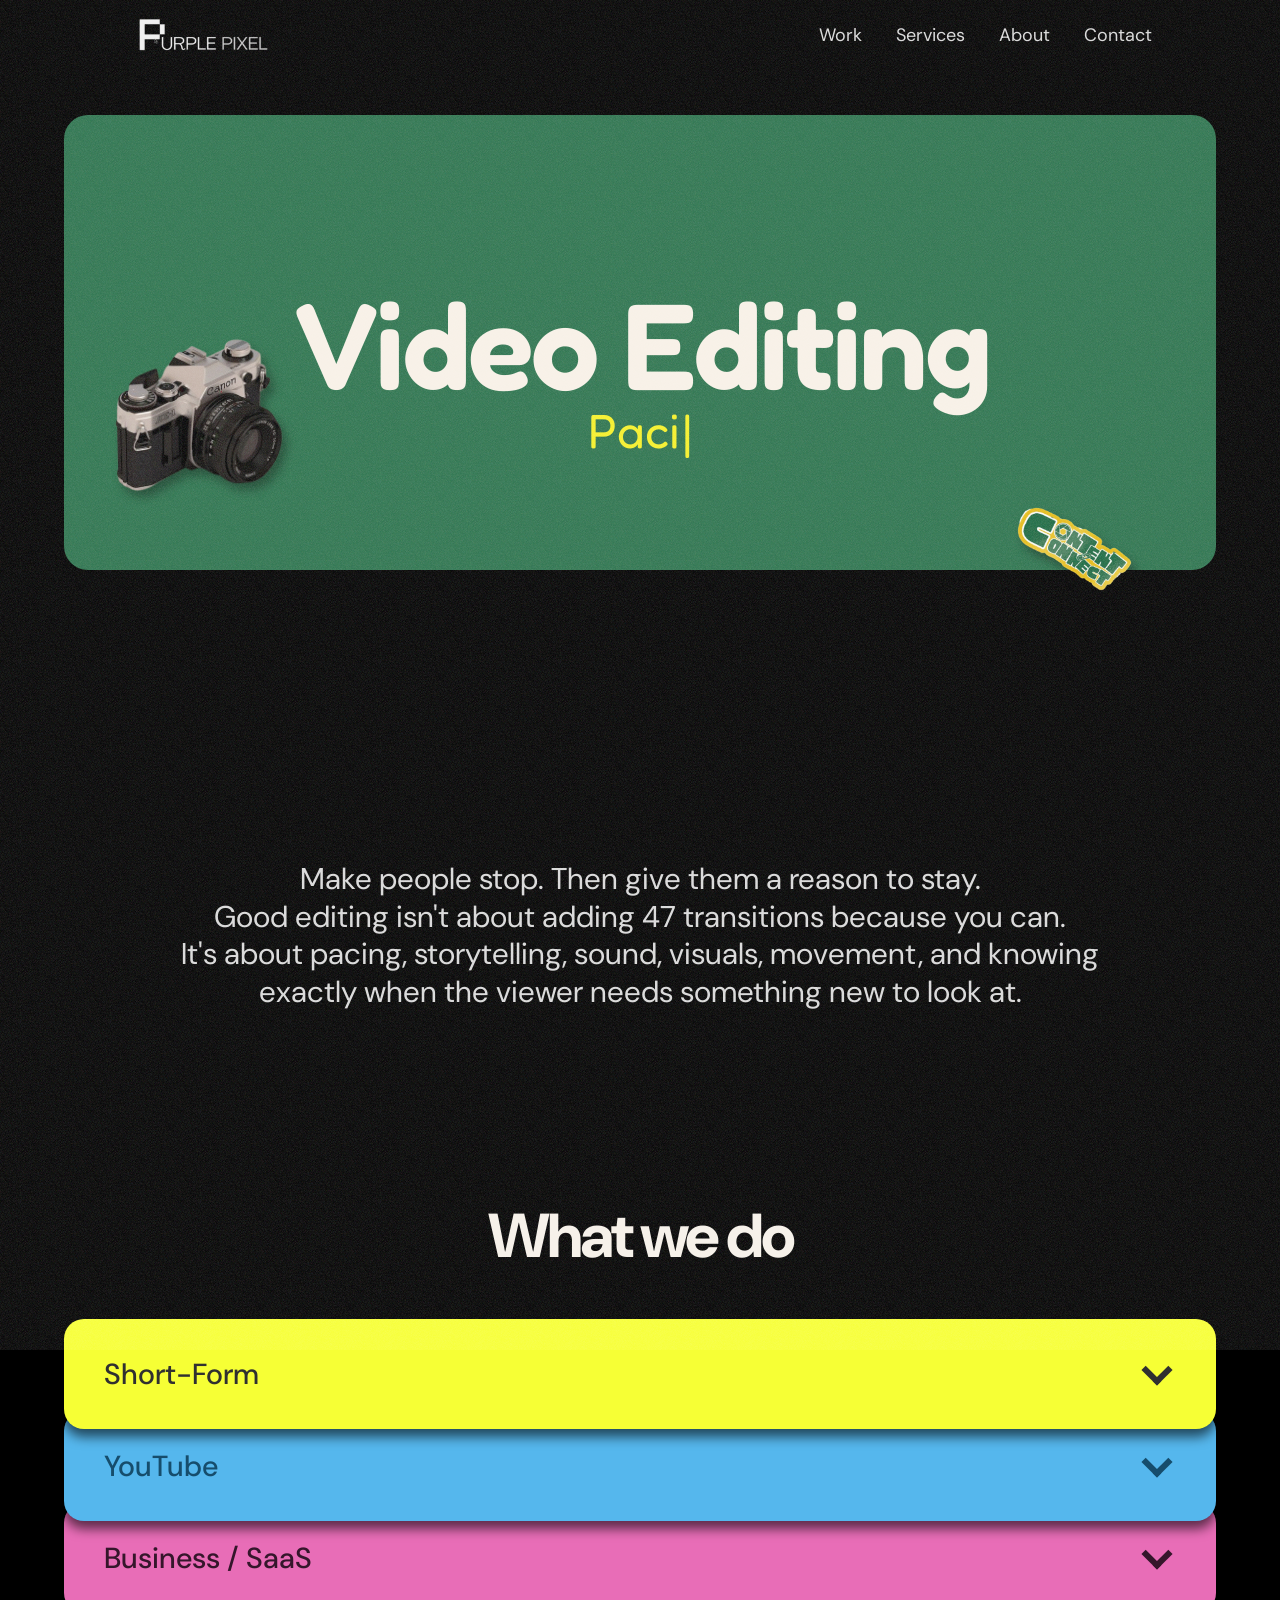
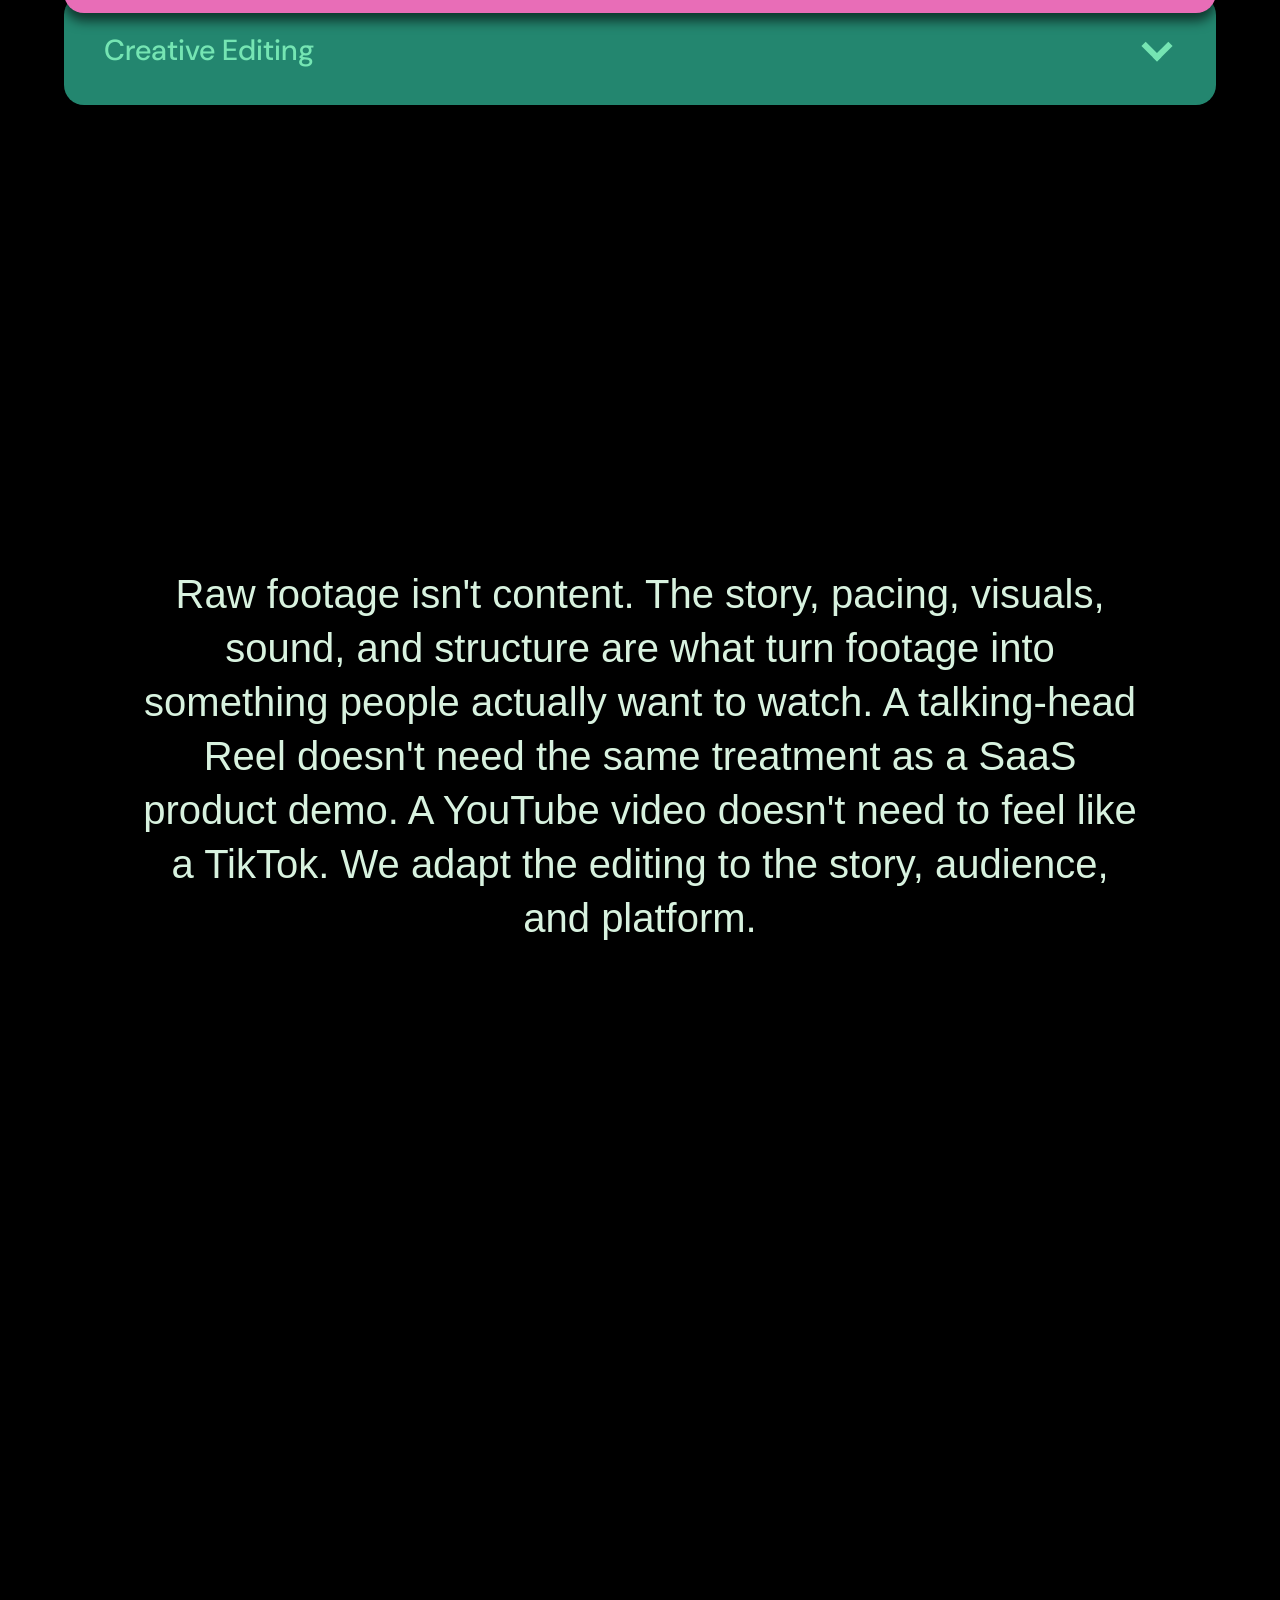
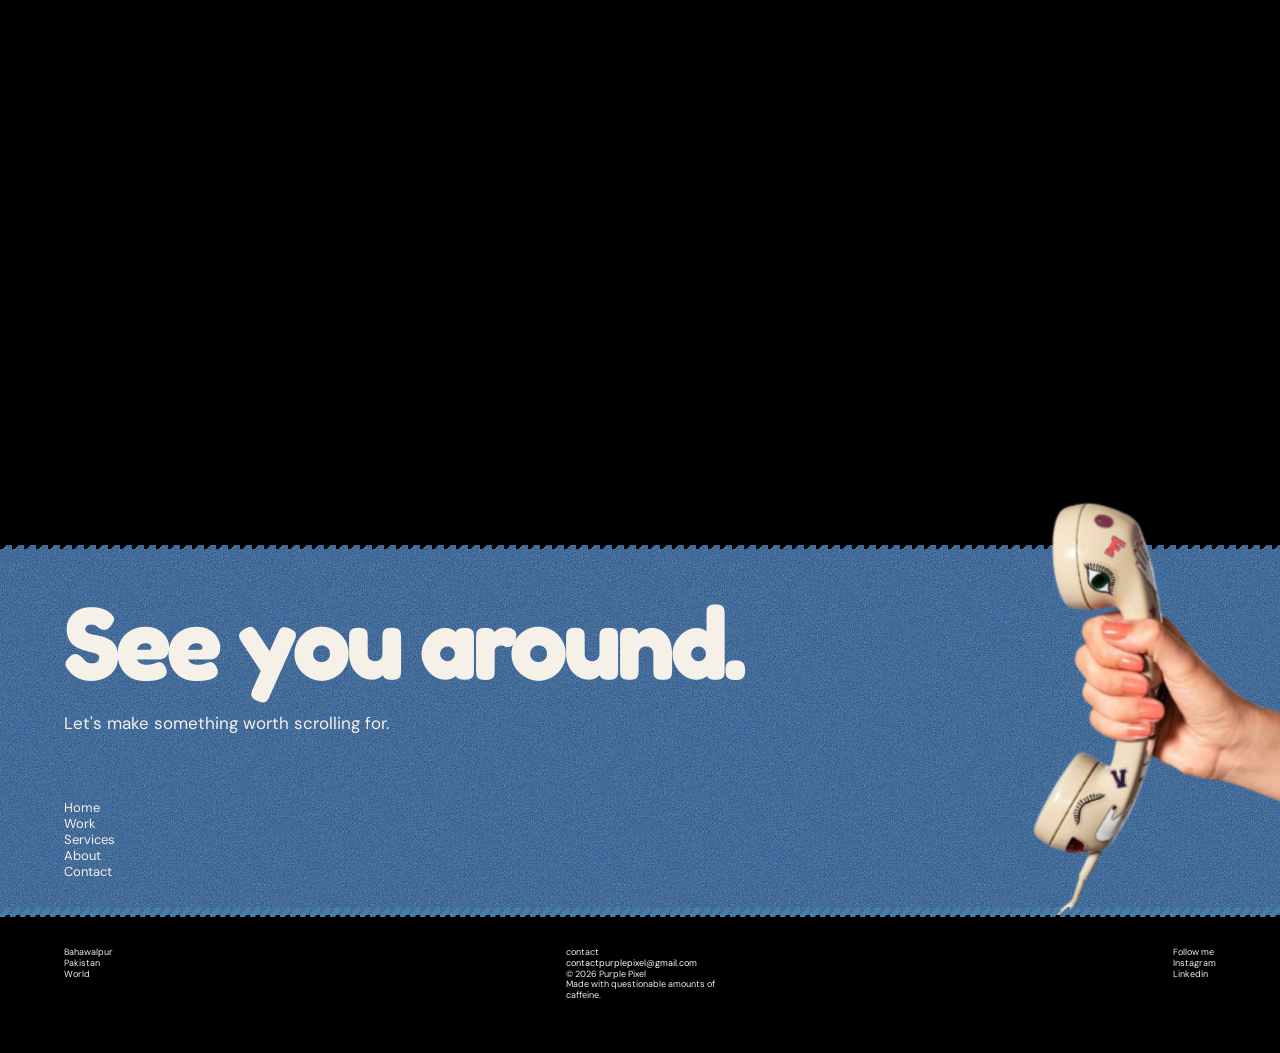
==== video-editing.html @ 5a29e87a "Add purplepixel portfolio website" ====
<!DOCTYPE html>
<html lang="en">

<head>

    <meta charset="UTF-8">

    <meta
        name="viewport"
        content="width=device-width, initial-scale=1.0"
    >

    <title>Video Editing — Purple Pixel</title>

    <!-- YOUR EXISTING WEBSITE CSS -->
    <link rel="stylesheet" href="style.css">

    <link rel="preconnect" href="https://fonts.googleapis.com">

    <link
        rel="preconnect"
        href="https://fonts.gstatic.com"
        crossorigin
    >

    <link
        href="https://fonts.googleapis.com/css2?family=Fredoka:wght@300;400;500;600;700&display=swap"
        rel="stylesheet"
    >

    <style>

        /* =====================================================
           VIDEO EDITING PAGE
        ===================================================== */

        body.social-media-page {

            margin: 0;

            background: #000;

            color: #f5f0e8;

            overflow-x: hidden;

        }


        .social-page {

            width: 100%;

            background: #000;

        }


        /* =====================================================
           HERO
        ===================================================== */

        .social-hero {

            width: 100%;

            padding:
                45px
                5%
                0;

            box-sizing: border-box;

        }


        /* =====================================================
           GREEN HERO BOX
        ===================================================== */

        .social-blue-box {

            position: relative;

            width: 100%;

            max-width: 1520px;

            height: 455px;

            margin: 0 auto;

            border-radius: 24px;

            /* PARROT GREEN */
            background-color: #2d734e;

            /* SAME BACKGROUND IMAGE */
            background-image:
                url("assets/services/social-media-bg.png");

            background-size: cover;

            background-position: center;

            background-repeat: no-repeat;

            overflow: visible;

        }


        /* =====================================================
           VIDEO EDITING TITLE
        ===================================================== */

        .social-main-title {

            position: relative;

            z-index: 5;

            margin: 0;

            padding-top: 175px;

            color: #f7f0e6;

            font-family: "Fredoka", sans-serif;

            font-size:
                clamp(
                    122px,
                    8vw,
                    108px
                );

            font-weight: 600;

            line-height: .9;

            letter-spacing: -3px;

            text-align: center;

        }


        /* =====================================================
           TYPING TEXT
        ===================================================== */

        .social-typing {

            position: relative;

            z-index: 5;

            margin-top: 6px;

            min-height: 48px;

            color: #f4ef28;

            font-family: "Fredoka", sans-serif;

            font-size:
                clamp(
                    48px,
                    3.2vw,
                    43px
                );

            font-weight: 400;

            line-height: 1;

            text-align: center;

        }


        .social-typing::after {

            content: "|";

            margin-left: 2px;

            animation:
                typingCursor
                .7s
                step-end
                infinite;

        }


        @keyframes typingCursor {

            50% {

                opacity: 0;

            }

        }


        /* =====================================================
           CAMERA STICKER
           assets/camera.png
        ===================================================== */

        .social-heart {

            position: absolute;

            width: 245px;

            height: auto;

            left: 10px;

            bottom: 28px;

            z-index: 20;

            cursor: grab;

            user-select: none;

            touch-action: none;

            -webkit-user-drag: none;

            filter:
                drop-shadow(
                    5px
                    7px
                    5px
                    rgba(0,0,0,.35)
                );

        }


        /* =====================================================
           CONTENT CONNECT STICKER
        ===================================================== */

        .social-content-sticker {

            position: absolute;

            width: 175px;

            height: auto;

            right: 58px;

            bottom: -65px;

            z-index: 20;

            cursor: grab;

            user-select: none;

            touch-action: none;

            -webkit-user-drag: none;

            filter:
                drop-shadow(
                    5px
                    7px
                    5px
                    rgba(0,0,0,.35)
                );

        }


        .social-heart.dragging,
        .social-content-sticker.dragging {

            cursor: grabbing;

            z-index: 9999;

        }


        /* =====================================================
           HERO PARAGRAPH
        ===================================================== */

        .social-intro {

            max-width: 1320px;

            margin:
                290px
                auto
                0;

            color: #d8d8d8;

            font-family:
                "DM Sans",
                Arial,
                sans-serif;

            font-size: 30px;

            line-height: 1.25;

            text-align: center;

        }


        /* =====================================================
           DIVIDER
        ===================================================== */

        /* .social-line {

            width: 90%;

            max-width: 1060px;

            height: 1px;

            margin:
                70px
                auto
                0;

            background:
                rgba(
                    255,
                    255,
                    255,
                    .27
                );

        } */


        /* =====================================================
           WHAT WE DO
        ===================================================== */

        .what-we-do {

            width: 100%;

            padding:
                195px
                5%
                0;

            box-sizing: border-box;

        }


        .what-we-do-title {

            margin: 0 0 52px;

            color: #f5f0e8;

            font-family:
                "DM Sans",
                Arial,
                sans-serif;

            font-size:
                clamp(
                    42px,
                    5vw,
                    62px
                );

            font-weight: 800;

            line-height: 1;

            letter-spacing: -3px;

            text-align: center;

        }


        /* =====================================================
           ACCORDION
        ===================================================== */

     .social-services {
    width: 100%;
    max-width: 1200px;
    margin: 0 auto;
    overflow: visible;
}

.social-service {
    width: 100%;
    position: relative;
    overflow: visible;
    margin: 0 auto -18px;
}

.social-service:nth-child(1) {
    z-index: 4;
}

.social-service:nth-child(2) {
    z-index: 3;
}

.social-service:nth-child(3) {
    z-index: 2;
}

.social-service:nth-child(4) {
    z-index: 1;
}

        /* =====================================================
           CARD HEADER
        ===================================================== */

        .social-service-button {
    width: 100%;
    min-height: 110px;
    padding: 0 40px;

    border-radius: 20px;
    border: none;

    display: flex;
    align-items: center;
    justify-content: space-between;

    font-family: "DM Sans", Arial, sans-serif;
    font-size: 29px;
    font-weight: 500;
    text-align: left;

    cursor: pointer;
    box-sizing: border-box;

    position: relative;

    /* light shadow visible on the card underneath */
    box-shadow: 0 8px 12px rgba(0, 0, 0, 0.60);
}


        .social-service-button:hover {

            filter: brightness(1.05);

        }


        /* =====================================================
           4 CARD COLOURS
        ===================================================== */

        /* SHORT-FORM */

        .strategy
        .social-service-button {

            background: #f6ff35;

            color: #303030;
             border-color:#f6ff35;

        }


        /* YOUTUBE */

        .research
        .social-service-button {

            background: #55b7ed;

            color: #164d6c;
               border-color:#55b7ed;

        }


        /* BUSINESS / SAAS */

        .creation
        .social-service-button {

            background: #e86db7;

            color: #35162b;
               border-color: #e86db7;

        }


        /* CREATIVE EDITING */

        .management
        .social-service-button {

            background: #23866f;

            color: #75e5b3;
              border-color:  #23866f;

        }


        /* =====================================================
           ARROW
        ===================================================== */

        .social-arrow {
    width: 22px;
    height: 22px;

    font-size: 0;

    border-right: 6px solid currentColor;
    border-bottom: 6px solid currentColor;

    transform: rotate(45deg);
    transition: transform .3s ease;

    flex-shrink: 0;
    margin-right: 8px;
    margin-top: -8px;
}

/* .social-service.open .social-arrow {
    transform: rotate(225deg);
}


        .social-service.open
        .social-arrow {

            transform:
                rotate(180deg);

        } */




        /* =====================================================
           OPEN CONTENT
        ===================================================== */

         .social-service-content {

            max-height: 0;

            overflow: hidden;

            padding:
                0
                40px;

            box-sizing: border-box;

            transition:

                max-height .45s ease,

                padding .35s ease;

        }


        /* YELLOW OPEN AREA */

        .strategy .social-service-content {

            background: #ebf440;

            color: #303030;
             border-radius: 15px;
            border-color:#f6ff35;

        }


        /* BLUE OPEN AREA */

        .research .social-service-content {

            background: #63bff1;

            color: #164d6c;
              border-radius: 15px;
              border-color:#63bff1;


        }


        /* PINK OPEN AREA */

        .creation .social-service-content {

            background: #e179b8f9;

            color: #35162b;
             border-radius: 15px;
              border-color:#e179b8f9;

        }


        /* GREEN OPEN AREA */

        .management .social-service-content {

            background: #34a78c;

            color: #d8ffe9;
            border-radius: 15px;
              border-color:#34a78c;
          

        }


        .social-service.open
        .social-service-content {

            max-height: 350px;

            padding:
                25px
                40px
                32px;

        }


        /* =====================================================
           POINTS
        ===================================================== */

        .social-service-content ul {

            margin: 0;

            padding-left: 25px;

            font-family:
                "DM Sans",
                Arial,
                sans-serif;

            font-size: 17px;

            line-height: 1.5;

        }


        .social-service-content li {

            padding-left: 4px;

        }

        /* =====================================================
           POINTS
        ===================================================== */

        .social-service-content ul {

            margin: 0;

            padding-left: 25px;

            font-family:
                "DM Sans",
                Arial,
                sans-serif;

            font-size: 17px;

            line-height: 1.5;

        }


        .social-service-content li {

            padding-left: 4px;

        }


        /* =====================================================
           SCROLL COLOR PARAGRAPH
        ===================================================== */

        .social-bottom-line {

            margin-top: 78px;

        }
       .scroll-color-text {
    max-width: 1000px;
    margin: 480px auto;
    text-align: center;
    font-family:"arial";
    font-size: 40px;
    font-weight: 200;
    line-height: 1.35;
    text-align:center
       }

.scroll-color-text .line {
    display: block;
    color: #fffbd0;
    transition: color 0.25s ease;
}


        /* =====================================================
           RESPONSIVE TABLET + MOBILE
           Desktop layout remains unchanged above 700px.
        ===================================================== */

        /* iPad / tablets */
        @media (min-width: 701px) and (max-width: 1100px) {

            .social-hero {
                padding: clamp(28px, 4vw, 40px) clamp(24px, 5vw, 55px) 0;
            }

            .social-blue-box {
                height: clamp(360px, 48vw, 455px);
                border-radius: clamp(18px, 2vw, 24px);
            }

            .social-main-title {
                padding-top: clamp(135px, 15vw, 175px);
                font-size: clamp(72px, 9vw, 108px);
                letter-spacing: -3px;
            }

            .social-typing {
                font-size: clamp(34px, 4.2vw, 48px);
                min-height: clamp(40px, 5vw, 48px);
            }

            .social-heart {
                width: clamp(150px, 19vw, 245px);
                left: clamp(8px, 1.5vw, 18px);
                bottom: clamp(20px, 3vw, 28px);
            }

            .social-content-sticker {
                width: clamp(120px, 14vw, 175px);
                right: clamp(20px, 4vw, 58px);
                bottom: clamp(-50px, -5vw, -35px);
            }

            .social-intro {
                max-width: 90%;
                margin-top: clamp(150px, 20vw, 290px);
                font-size: clamp(20px, 2.5vw, 30px);
            }

            .what-we-do {
                padding: clamp(100px, 13vw, 195px) 5% 0;
            }

            .what-we-do-title {
                font-size: clamp(42px, 5.5vw, 62px);
                margin-bottom: clamp(35px, 5vw, 52px);
            }

            .social-services {
                max-width: min(1200px, 100%);
            }

            .social-service-button {
                min-height: clamp(78px, 10vw, 110px);
                padding: 0 clamp(24px, 3.5vw, 40px);
                font-size: clamp(22px, 2.7vw, 29px);
                border-radius: clamp(16px, 2vw, 20px);
            }

            .social-arrow {
                width: clamp(18px, 2.2vw, 22px);
                height: clamp(18px, 2.2vw, 22px);
                border-width: clamp(4px, .55vw, 6px);
            }

            .social-service.open .social-service-content {
                padding: clamp(30px, 4vw, 45px)
                           clamp(24px, 3.5vw, 40px)
                           30px;
            }

            .social-service-content ul {
                font-size: clamp(15px, 1.7vw, 17px);
            }

            .scroll-color-text {
                max-width: 90%;
                margin: clamp(260px, 32vw, 480px) auto;
                font-size: clamp(27px, 3.5vw, 40px);
            }
        }


        /* Phones */
        @media (max-width: 700px) {

            .social-hero {
                padding: 25px 20px 0;
            }

            .social-blue-box {
                height: clamp(190px, 52vw, 220px);
                border-radius: 18px;
            }

            .social-main-title {
                padding-top: clamp(72px, 19vw, 90px);
                font-size: clamp(39px, 12vw, 48px);
                letter-spacing: -2px;
                white-space: nowrap;
            }

            .social-typing {
                font-size: clamp(22px, 6.8vw, 26px);
                margin-top: 8px;
                min-height: 30px;
            }

            .social-heart {
                width: clamp(62px, 18vw, 72px);
                left: 12px;
                bottom: 18px;
            }

            .social-content-sticker {
                width: clamp(78px, 23vw, 92px);
                right: 15px;
                bottom: -20px;
            }

            .social-intro {
                margin-top: clamp(45px, 13vw, 60px);
                max-width: 100%;
                padding: 0 4px;
                font-size: clamp(13px, 3.7vw, 15px);
                line-height: 1.45;
            }

            .social-intro br {
                display: none;
            }

            .what-we-do {
                padding: clamp(55px, 13vw, 75px) 20px 0;
            }

            .what-we-do-title {
                font-size: clamp(36px, 11vw, 42px);
                letter-spacing: -2px;
                margin-bottom: 35px;
            }

            .social-services {
                width: 100%;
            }

            .social-service {
                margin: 0 auto -12px;
            }

            .social-service-button {
                min-height: clamp(58px, 16vw, 68px);
                padding: 0 18px;
                font-size: clamp(16px, 5vw, 18px);
                border-radius: 16px;
            }

            .social-arrow {
                width: 16px;
                height: 16px;
                border-width: 4px;
                margin-right: 4px;
                margin-top: -6px;
            }

            .social-service.open .social-service-content {
                max-height: 330px;
                padding: 38px 18px 25px;
            }

            .social-service-content ul {
                padding-left: 20px;
                font-size: clamp(12px, 3.6vw, 13px);
                line-height: 1.5;
            }

            .social-service-content li {
                padding-left: 3px;
            }

            .social-bottom-line {
                margin-top: 55px;
            }

            .scroll-color-text {
                max-width: 92%;
                margin: clamp(180px, 48vw, 300px) auto;
                font-size: clamp(22px, 6vw, 28px);
                line-height: 1.35;
            }
        }


        /* Small phones */
        @media (max-width: 450px) {

            .social-hero {
                padding-left: 16px;
                padding-right: 16px;
            }

            .social-blue-box {
                height: clamp(175px, 51vw, 195px);
            }

            .social-main-title {
                padding-top: clamp(66px, 18vw, 78px);
                font-size: clamp(34px, 11vw, 39px);
            }

            .social-typing {
                font-size: clamp(20px, 6.2vw, 22px);
            }

            .social-heart {
                width: clamp(58px, 17vw, 68px);
                left: 9px;
                bottom: 14px;
            }

            .social-content-sticker {
                width: clamp(72px, 21vw, 86px);
                right: 10px;
                bottom: -18px;
            }

            .social-intro {
                font-size: clamp(12px, 3.5vw, 14px);
            }

            .what-we-do {
                padding-left: 16px;
                padding-right: 16px;
            }

            .what-we-do-title {
                font-size: clamp(34px, 10.5vw, 39px);
            }

            .social-service-button {
                min-height: 56px;
                font-size: clamp(15px, 4.6vw, 17px);
                padding-left: 15px;
                padding-right: 15px;
            }

            .social-service.open .social-service-content {
                padding-left: 15px;
                padding-right: 15px;
            }

            .scroll-color-text {
                font-size: clamp(20px, 5.7vw, 25px);
            }
        }

        /* =========================================
   ACCORDION — OPEN CONTENT BEHIND HEADER
========================================= */

.social-service {
    position: relative;
    overflow: visible;
}

/* Header always stays above content */
.social-service-button {
    position: relative;
    z-index: 2;
}

/* CLOSED — bilkul original */
.social-service-content {
    position: relative;
    z-index: 1;

    margin-top: 0;

    max-height: 0;
    overflow: hidden;

    padding: 0 40px;

    border-radius: 15px;
}

/* OPEN — sirf open hone par peeche jayega */
.social-service.open .social-service-content {
    max-height: 350px;

    margin-top: -20px;

    padding: 45px 40px 32px;
}
.footer-blue::before {
        content: "";
        position: absolute;
        left: 0;
        right: 0;
        top: -8px;
        height: 12px;
        pointer-events: none;
        z-index: 10;
        background:
            linear-gradient(
                135deg,
                transparent 5px,
                #000 5px,
                #000 10px,
                transparent 10px
            ) repeat-x;
        background-size: 12px 12px;
    }

     /* =====================================================
           CONTACT PAGE — MOBILE ONLY
           Exact mobile sizing matched to the Contact rules in style.css.
           Only the Contact section is affected.
        ===================================================== */
        @media (max-width: 700px) {

            .contact-section {
                width: 100vw !important;
                max-width: 100vw !important;
                min-height: 760px !important;
                margin: 0 !important;
            }

            .contact-inner {
                width: 100% !important;
                min-height: 760px !important;
                padding: 55px 20px 75px !important;
                justify-content: center !important;
            }

            .contact-title {
                width: 100% !important;
                font-size: clamp(58px, 15vw, 92px) !important;
                line-height: .84 !important;
                letter-spacing: -3px !important;
            }

            .contact-subtitle {
                margin-top: 24px !important;
                font-size: 16px !important;
                line-height: 1.35 !important;
                max-width: 360px !important;
            }

            .contact-button-wrap {
                width: 100% !important;
                max-width: 500px !important;
                height: 90px !important;
                margin-top: 30px !important;
                position: relative !important;
            }

            .contact-button {
                width: 250px !important;
                height: 48px !important;
                border-radius: 20px !important;
                font-size: 18px !important;
            }

            .spinner-fixed {
                width: 15px !important;
                height: 15px !important;
                left: calc(50% - 105px) !important;
                top: 50% !important;
                transform: translateY(-50%) !important;
            }

            .spinner-fixed .contact-spinner {
                width: 145px !important;
                height: 145px !important;
            }

            .contact-star {
                width: 115px !important;
                height: 115px !important;
                top: 95px !important;
                right: 7% !important;
            }
        }
    </style>
    



<style>
/* =========================================================
   FINAL MOBILE — VIDEO EDITING HERO + SHARED CONTACT/FOOTER
   Matches the finalized Social Media mobile system.
   Desktop/laptop layout remains untouched.
========================================================= */

@media (max-width: 600px) {

    /* HERO — fill the phone viewport proportionally */
    .social-hero {
        width: 100%;
        padding: 0 3% 0 !important;
        box-sizing: border-box;
    }

    .social-blue-box {
        width: 100% !important;
        max-width: none !important;
        height: calc(100svh - 56px) !important;
        min-height: 500px !important;
        margin: 0 auto !important;
        border-radius: 24px !important;
        box-sizing: border-box;
    }

    /* Heading stays centered in the phone hero */
    .social-main-title {
        position: absolute !important;
        top: calc(50% - 28px) !important;
        left: 50% !important;
        width: 100% !important;
        padding-top: 0 !important;
        transform: translate(-50%, -50%) !important;
        font-size: clamp(70px, 12.5vw, 78px) !important;
        line-height: .9 !important;
        letter-spacing: -2.5px !important;
        text-align: center !important;
        white-space: nowrap !important;
    }

    /* Typewriter stays at the same relative distance below heading */
    .social-typing {
        position: absolute !important;
        top: calc(50% + 23px) !important;
        left: 50% !important;
        width: 100% !important;
        min-height: 30px !important;
        margin-top: 0 !important;
        transform: translateX(-50%) !important;
        font-size: clamp(34px, 6.2vw, 38px) !important;
        line-height: 1 !important;
        text-align: center !important;
    }

    /* Stickers */
    .social-heart {
        width: clamp(178px, 20vw, 125px) !important;
        left: clamp(12px, 4vw, 28px) !important;
        bottom: clamp(522px, 5vw, 42px) !important;
    }

    .social-content-sticker {
        width: clamp(188px, 24vw, 145px) !important;
        right: clamp(12px, 4vw, 28px) !important;
        bottom: clamp(-34px, -5vw, -22px) !important;
    }

    /* Intro follows the full-height hero */
    .social-intro {
        margin-top: 45px !important;
        max-width: 100% !important;
        padding: 0 4px !important;
        font-size: clamp(13px, 3.7vw, 18px) !important;
        line-height: 1.45 !important;
        text-align: center !important;
    }

    .social-intro br {
        display: none !important;
    }

    /* CONTACT — same finalized 600px mobile behavior */
    .contact-section {
        width: 100vw !important;
        max-width: 100vw !important;
        min-height: 760px !important;
        margin: 0 !important;
    }

    .contact-inner {
        width: 100% !important;
        min-height: 760px !important;
        padding: 55px 20px 75px !important;
        justify-content: center !important;
    }

    .contact-title {
        width: 100% !important;
        font-size: clamp(58px, 15vw, 92px) !important;
        line-height: .84 !important;
        letter-spacing: -3px !important;
    }

    .contact-subtitle {
        margin-top: 24px !important;
        font-size: 16px !important;
        line-height: 1.35 !important;
        max-width: 360px !important;
    }

    .contact-button-wrap {
        width: 100% !important;
        max-width: 500px !important;
        height: 90px !important;
        margin-top: 30px !important;
        position: relative !important;
    }

    .contact-button {
        width: 210px !important;
        height: 44px !important;
        border-radius: 20px !important;
        font-size: 18px !important;
    }

    .spinner-fixed {
        width: 12px !important;
        height: 12px !important;
        left: calc(50% - 112px) !important;
        top: 43% !important;
        transform: translateY(-50%) !important;
    }

    .spinner-fixed .contact-spinner {
        width: 112px !important;
        height: 112px !important;
    }

    .contact-star {
        width: 115px !important;
        height: 115px !important;
        top: 95px !important;
        right: 7% !important;
    }

    /* FOOTER — same finalized 600px mobile behavior */
    .site-footer,
    .footer-blue,
    .footer-black {
        width: 100vw !important;
        max-width: 100vw !important;
        margin-left: 0 !important;
        margin-right: 0 !important;
    }

    .footer-blue {
        height: 610px !important;
        min-height: 610px !important;
    }

    .footer-content {
        height: 100% !important;
    }

    .footer-title {
        font-size: clamp(60px, 15.5vw, 90px) !important;
    }

    .footer-location,
    .footer-social,
    .footer-social a {
        font-size: 11px !important;
    }

    .footer-middle,
    .footer-middle a {
        font-size: 9px !important;
    }

    .footer-phone {
        width: 525px !important;
        max-width: none !important;
        right: -53px !important;
        left: auto !important;
        bottom: -82px !important;
        transform: rotate(10deg) !important;
        transform-origin: center center !important;
    }

    .footer-black {
        min-height: 82px !important;
        padding: 10px 4% 8px !important;
        grid-template-columns: 1fr 2fr 1fr !important;
        align-items: end !important;
        gap: 0 !important;
        text-align: left !important;
    }

    .social-blue-box {
        border-radius: 18px !important;
    }
}

/* Smaller phones — Oppo F11/Vivo-size and similar widths */
@media (max-width: 420px) {

    .social-blue-box {
        height: calc(100svh - 54px) !important;
        min-height: 500px !important;
    }

    .social-main-title {
        top: calc(50% - 24px) !important;
        font-size: clamp(56px, 11.5vw, 58px) !important;
        letter-spacing: -2px !important;
    }

    .social-typing {
        top: calc(50% + 18px) !important;
        font-size: clamp(31px, 6vw, 29px) !important;
    }

    .social-heart {
        width: clamp(138px, 18vw, 90px) !important;
        left: 9px !important;
        bottom: 439px !important;
    }

    .social-content-sticker {
        width: clamp(128px, 21vw, 105px) !important;
        right: 10px !important;
        bottom: -22px !important;
    }

    .social-intro {
        font-size: clamp(12px, 3.5vw, 14px) !important;
    }

    .contact-section,
    .contact-inner {
        min-height: 740px !important;
    }

    .contact-title {
        font-size: clamp(54px, 15vw, 78px) !important;
    }

    .spinner-fixed {
        left: calc(50% - 105px) !important;
    }

    .spinner-fixed .contact-spinner {
        width: 105px !important;
        height: 105px !important;
    }

    .footer-blue {
        height: 600px !important;
        min-height: 600px !important;
    }

    .footer-phone {
        width: 490px !important;
        right: -53px !important;
        bottom: -78px !important;
    }

    .footer-black {
        min-height: 82px !important;
        padding: 10px 3% 8px !important;
    }

    .footer-location,
    .footer-middle,
    .footer-social,
    .footer-social a {
        font-size: 10px !important;
    }

    .footer-middle,
    .footer-middle a {
        font-size: 6.5px !important;
    }
}
</style>

<style>
/* =========================================================
   iPad / TABLET — CONTACT + FOOTER
   Same tablet system as finalized Social Media page.
========================================================= */
@media (min-width: 701px) and (max-width: 1100px) {
    .contact-section {
        width: 100% !important;
        min-height: 860px !important;
    }

    .contact-inner {
        width: 100% !important;
        min-height: 860px !important;
        padding: 80px 6% 90px !important;
        box-sizing: border-box !important;
        justify-content: center !important;
    }

    .contact-title {
        width: 100% !important;
        font-size: clamp(82px, 10vw, 118px) !important;
        line-height: .86 !important;
        letter-spacing: -4px !important;
    }

    .contact-subtitle {
        margin-top: 32px !important;
        font-size: clamp(20px, 2.3vw, 26px) !important;
        line-height: 1.35 !important;
        max-width: 560px !important;
    }

    .contact-button-wrap {
        width: 100% !important;
        max-width: 620px !important;
        height: 120px !important;
        margin-top: 42px !important;
        position: relative !important;
    }

    .contact-button {
        width: clamp(250px, 30vw, 320px) !important;
        height: 62px !important;
        border-radius: 24px !important;
        font-size: clamp(21px, 2.2vw, 26px) !important;
    }

    .spinner-fixed {
        width: 18px !important;
        height: 18px !important;
        left: calc(50% - 135px) !important;
        top: 50% !important;
        transform: translateY(-50%) !important;
    }

    .spinner-fixed .contact-spinner {
        width: 170px !important;
        height: 170px !important;
    }

    .contact-star {
        width: 145px !important;
        height: 145px !important;
        top: 105px !important;
        right: 7% !important;
    }

    .footer-blue {
        width: 850px !important;
    }
}
</style>


<style>
/* Smaller iPads — keep hero centered like iPad Pro */
@media (min-width: 701px) and (max-width: 900px) {
    .social-hero {
        width: 100% !important;
        padding-left: 5% !important;
        padding-right: 5% !important;
        box-sizing: border-box !important;
    }

    .social-blue-box {
        width: 100% !important;
        max-width: 100% !important;
        margin-left: auto !important;
        margin-right: auto !important;
        box-sizing: border-box !important;
    }

    .social-main-title,
    .social-typing,
    .social-intro {
        margin-left: auto !important;
        margin-right: auto !important;
        text-align: center !important;
    }
}
</style>


<style>
/* Final iPad adjustments — Air/Mini hero + Pro footer */
@media (min-width: 701px) and (max-width: 900px) {
    .social-hero {
        padding-left: 3% !important;
        padding-right: 3% !important;
    }

    .social-blue-box {
        width: 100% !important;
        max-width: none !important;
        height: clamp(620px, 78vw, 760px) !important;
        min-height: 620px !important;
    }
}

@media (min-width: 901px) and (max-width: 1100px) {
    .footer-blue {
        width: 100% !important;
        max-width: 100% !important;
        margin-left: auto !important;
        margin-right: auto !important;
        box-sizing: border-box !important;
    }
}
</style>


<style>
/* FINAL FIX — center iPad Air + Mini hero */
@media (min-width: 701px) and (max-width: 900px) {
    .social-hero {
        width: 100vw !important;
        max-width: 100vw !important;
        margin-left: 0 !important;
        margin-right: 0 !important;
        padding-left: 0 !important;
        padding-right: 0 !important;
        box-sizing: border-box !important;
    }

    .social-blue-box {
        position: relative !important;
        display: block !important;
        width: 94vw !important;
        max-width: none !important;
        margin-left: auto !important;
        margin-right: auto !important;
        transform: none !important;
        box-sizing: border-box !important;
    }

    .social-main-title,
    .social-typing {
        width: 100% !important;
        margin-left: 0 !important;
        margin-right: 0 !important;
        text-align: center !important;
    }

    .social-intro {
        width: 94vw !important;
        max-width: none !important;
        margin-left: auto !important;
        margin-right: auto !important;
        box-sizing: border-box !important;
        text-align: center !important;
    }
}
</style>


<style>
/* =========================================================
   GLOBAL RESPONSIVE CENTERING
   Keeps the page centered at every viewport size.
========================================================= */

html,
body {
    width: 100% !important;
    max-width: 100% !important;
    margin: 0 !important;
    padding: 0 !important;
    overflow-x: hidden !important;
}

*,
*::before,
*::after {
    box-sizing: border-box;
}

.social-page,
.social-hero,
.what-we-do,
.contact-section,
.site-footer {
    width: 100% !important;
    max-width: 100% !important;
    margin-left: auto !important;
    margin-right: auto !important;
}

/* Tablet + iPad: center every main wrapper, not just the hero */
@media (min-width: 601px) {
    .social-hero {
        padding-left: 5vw !important;
        padding-right: 5vw !important;
    }

    .social-blue-box,
    .social-intro,
    .social-line,
    .what-we-do-title,
    .social-services,
    .scroll-color-text,
    .social-bottom-line,
    .contact-inner,
    .footer-blue {
        margin-left: auto !important;
        margin-right: auto !important;
    }

    .social-blue-box {
        width: 100% !important;
        max-width: none !important;
        transform: none !important;
    }
}

/* iPad Mini + Air */
@media (min-width: 701px) and (max-width: 900px) {
    .social-hero {
        width: 100% !important;
        max-width: 100% !important;
        padding-left: 5vw !important;
        padding-right: 5vw !important;
    }

    .social-blue-box {
        width: 100% !important;
        max-width: none !important;
        margin: 0 auto !important;
        left: auto !important;
        right: auto !important;
        transform: none !important;
    }

    .social-intro {
        width: 100% !important;
        max-width: 100% !important;
        margin-left: auto !important;
        margin-right: auto !important;
    }

    .what-we-do,
    .contact-section,
    .site-footer {
        width: 100% !important;
        max-width: 100% !important;
        margin-left: 0 !important;
        margin-right: 0 !important;
    }

    .footer-blue {
        width: 100% !important;
        max-width: 100% !important;
        margin-left: auto !important;
        margin-right: auto !important;
    }
}
/* =========================================================
   DESIGN PAGE — SAME PC RESPONSIVE SYSTEM AS SOCIAL MEDIA
   Small PC / Normal PC / Large PC
   Existing mobile + tablet rules remain untouched.
========================================================= */

/* SMALL PC — 1101px to 1200px */
@media (min-width: 1101px) and (max-width: 1200px) {
    .social-hero {
        padding-left: 4%;
        padding-right: 4%;
    }

    .social-blue-box {
        width: 100%;
        max-width: 1520px;
    }

    .social-main-title {
        font-size: clamp(92px, 8vw, 108px);
    }

    .social-typing {
        font-size: clamp(40px, 3.2vw, 43px);
    }

    .social-intro {
        max-width: 92%;
        font-size: clamp(24px, 2.2vw, 30px);
    }

    .what-we-do {
        padding-left: 4%;
        padding-right: 4%;
    }

    .social-services {
        max-width: 1200px;
    }
}

/* NORMAL PC — 1201px to 1366px */
@media (min-width: 1201px) and (max-width: 1366px) {
    .social-hero {
        padding-left: 5%;
        padding-right: 5%;
    }

    .social-blue-box {
        width: 100%;
        max-width: 1520px;
        margin-left: auto;
        margin-right: auto;
    }

    .social-main-title,
    .social-typing,
    .social-intro,
    .what-we-do-title,
    .social-services,
    .scroll-color-text {
        margin-left: auto;
        margin-right: auto;
    }

    .social-intro {
        max-width: 1320px;
    }

    .what-we-do {
        padding-left: 5%;
        padding-right: 5%;
    }

    .social-services {
        max-width: 1200px;
    }
}

/* LARGE PC — 1367px+ : same proportional scaling system */
@media (min-width: 1367px) {
    :root {
        --design-pc-scale: clamp(
            1,
            calc(100vw / 1366px),
            2
        );
    }

    html,
    body {
        width: 100%;
        max-width: 100%;
        overflow-x: hidden;
    }

    .social-hero {
        width: 100%;
        padding-left: calc(5% * var(--design-pc-scale));
        padding-right: calc(5% * var(--design-pc-scale));
        box-sizing: border-box;
    }

    .social-blue-box {
        width: 100%;
        max-width: calc(1560px * var(--design-pc-scale));
        height: calc(465px * var(--design-pc-scale));
        border-radius: calc(24px * var(--design-pc-scale));
        margin-left: auto;
        margin-right: auto;
    }

    .social-main-title {
        padding-top: calc(160px * var(--design-pc-scale));
        font-size: calc(110px * var(--design-pc-scale));
        letter-spacing: calc(-3px * var(--design-pc-scale));
    }

    .social-typing {
        margin-top: calc(6px * var(--design-pc-scale));
        min-height: calc(48px * var(--design-pc-scale));
        font-size: calc(43px * var(--design-pc-scale));
    }

    .social-heart {
        width: calc(258px * var(--design-pc-scale));
        left: calc(48px * var(--design-pc-scale));
        bottom: calc(85px * var(--design-pc-scale));
    }

    .social-content-sticker {
        width: calc(175px * var(--design-pc-scale));
        right: calc(58px * var(--design-pc-scale));
        bottom: calc(-65px * var(--design-pc-scale));
    }

    .social-intro {
        max-width: calc(1320px * var(--design-pc-scale));
        margin-top: calc(290px * var(--design-pc-scale));
        font-size: calc(30px * var(--design-pc-scale));
    }

    .what-we-do {
        padding-top: calc(195px * var(--design-pc-scale));
        padding-left: calc(5% * var(--design-pc-scale));
        padding-right: calc(5% * var(--design-pc-scale));
    }

    .what-we-do-title {
        margin-bottom: calc(52px * var(--design-pc-scale));
        font-size: calc(62px * var(--design-pc-scale));
        letter-spacing: calc(-3px * var(--design-pc-scale));
    }

    .social-services {
        max-width: calc(1200px * var(--design-pc-scale));
    }

    .social-service {
        margin-bottom: calc(-18px * var(--design-pc-scale));
    }

    .social-service-button {
        min-height: calc(110px * var(--design-pc-scale));
        padding-left: calc(40px * var(--design-pc-scale));
        padding-right: calc(40px * var(--design-pc-scale));
        border-radius: calc(20px * var(--design-pc-scale));
        font-size: calc(29px * var(--design-pc-scale));
    }

    .social-arrow {
        width: calc(22px * var(--design-pc-scale));
        height: calc(22px * var(--design-pc-scale));
        border-width: calc(6px * var(--design-pc-scale));
        margin-right: calc(8px * var(--design-pc-scale));
    }

    .social-service.open .social-service-content {
        max-height: calc(350px * var(--design-pc-scale));
        padding: calc(45px * var(--design-pc-scale))
                 calc(40px * var(--design-pc-scale))
                 calc(32px * var(--design-pc-scale));
    }

    .social-service-content ul {
        padding-left: calc(25px * var(--design-pc-scale));
        font-size: calc(17px * var(--design-pc-scale));
    }

    .social-service-content li {
        padding-left: calc(4px * var(--design-pc-scale));
    }

    .social-bottom-line {
        margin-top: calc(78px * var(--design-pc-scale));
    }

    .scroll-color-text {
        max-width: calc(750px * var(--design-pc-scale));
        margin: calc(480px * var(--design-pc-scale)) auto;
        font-size: calc(30px * var(--design-pc-scale));
    }
}

/* =========================================================
   CONTACT SPINNER — KEEP ROTATING ON REAL PHONES
   ========================================================= */

@media (prefers-reduced-motion: reduce) {
    .contact-spinner {
        animation: spinner-spin 2.8s linear infinite !important;
        animation-duration: 2.8s !important;
        animation-iteration-count: infinite !important;
    }
}
/* =========================================================
   SOCIAL MEDIA — PC BLUE FOOTER
   EXACT SAME SIZE AS MAIN style.css PC FOOTER
========================================================= */

@media (min-width: 1367px) {

    /* BLUE FOOTER — same overall size */
    .social-media-page .footer-blue {
        height: 700px !important;
        min-height: 700px !important;
    }

    /* FOOTER CONTENT */
    .social-media-page .footer-content {
        padding-top: 110px !important;
        padding-bottom: 110px !important;
        position: relative !important;
        display: block !important;
    }

    /* BIG TITLE */
    .social-media-page .footer-title {
        font-size: 10vw !important;
        letter-spacing: -6px !important;
        position: relative !important;
    }

    /* TAGLINE */
    .social-media-page .footer-tagline {
        margin-top: 56px !important;
        font-size: 34px !important;
    }

    /* FOOTER LINKS */
    .social-media-page .footer-links {
        bottom: 70px !important;
    }

    .social-media-page .footer-links a {
        font-size: 28px !important;
    }

    /* PHONE */
    .social-media-page .footer-phone {
        width: 1100px !important;
        right: -200px !important;
        left: auto !important;
        bottom: -180px !important;
    }

    /* BLACK FOOTER */
    .social-media-page .footer-black {
        min-height: 224px !important;
        padding-top: 64px !important;
        padding-bottom: 64px !important;
        gap: 40px !important;
    }

    /* BLACK FOOTER TEXT */
    .social-media-page .footer-location,
    .social-media-page .footer-middle,
    .social-media-page .footer-social,
    .social-media-page .footer-social a {
        font-size: 18px !important;
    }
}
</style>

</head>
<body class="social-media-page">

    <!-- =====================================================
         SAME NAVBAR
    ====================================================== -->

    <header class="navbar">

        <a
            href="index.html#home"
            class="logo"
        >

            <img
                src="assets/logo.png"
                alt="Purple Pixel"
                draggable="false"
            >

        </a>


        <nav class="nav-links">

            <a href="index.html#work">
                Work
            </a>

            <a href="index.html#services">
                Services
            </a>

            <a href="index.html#story">
                About
            </a>

            <a href="contact.html">
                Contact
            </a>

        </nav>

    </header>



    <!-- =====================================================
         VIDEO EDITING PAGE
    ====================================================== -->

    <main class="social-page">


        <!-- =================================================
             HERO
        ================================================== -->

        <section class="social-hero">


            <div class="social-blue-box">


                <!-- CAMERA STICKER -->

                <img
                    src="assets/camera.png"
                    class="social-heart draggable-social"
                    alt="Camera"
                    draggable="false"
                >


                <!-- CONTENT CONNECT STICKER -->

                <img
                    src="assets/sticker.png"
                    class="social-content-sticker draggable-social"
                    alt="Content Connect"
                    draggable="false"
                >


                <!-- MAIN TITLE -->

                <h1 class="social-main-title">

                    Video Editing

                </h1>


                <!-- TYPEWRITER -->

                <div
                    class="social-typing"
                    id="socialTyping"
                ></div>


            </div>



            <!-- INTRO -->

            <p class="social-intro">

                Make people stop. Then give them a reason to stay.<br>

                Good editing isn't about adding 47 transitions because you can.<br>

                It's about pacing, storytelling, sound, visuals, movement, and knowing<br>

                exactly when the viewer needs something new to look at.

            </p>


            <div class="social-line"></div>


        </section>



        <!-- =================================================
             WHAT WE DO
        ================================================== -->

        <section class="what-we-do">


            <h2 class="what-we-do-title">

                What we do

            </h2>



            <div class="social-services">


                <!-- =================================================
                     SHORT-FORM
                ================================================== -->

                <div class="social-service strategy">


                    <button
                        class="social-service-button"
                        type="button"
                    >

                        <span>
                            Short-Form
                        </span>

                        <span class="social-arrow">
                            ⌄
                        </span>

                    </button>


                    <div class="social-service-content">


                        <ul>

                            <li>
                                Instagram Reels
                            </li>

                            <li>
                                TikTok
                            </li>

                            <li>
                                YouTube Shorts
                            </li>

                            <li>
                                Talking-head content
                            </li>

                            <li>
                                Educational content
                            </li>

                            <li>
                                Storytelling reels
                            </li>

                            <li>
                                B-roll
                            </li>

                            <li>
                                UGC-style edits
                            </li>

                        </ul>


                    </div>

                </div>



                <!-- =================================================
                     YOUTUBE
                ================================================== -->

                <div class="social-service research">


                    <button
                        class="social-service-button"
                        type="button"
                    >

                        <span>
                            YouTube
                        </span>

                        <span class="social-arrow">
                            ⌄
                        </span>

                    </button>


                    <div class="social-service-content">


                        <ul>

                            <li>
                                Long-form editing
                            </li>

                            <li>
                                Talking-head videos
                            </li>

                            <li>
                                Educational videos
                            </li>

                            <li>
                                Vlogs
                            </li>

                            <li>
                                YouTube storytelling
                            </li>

                            <li>
                                Retention-focused editing
                            </li>

                        </ul>


                    </div>

                </div>



                <!-- =================================================
                     BUSINESS / SAAS
                ================================================== -->

                <div class="social-service creation">


                    <button
                        class="social-service-button"
                        type="button"
                    >

                        <span>
                            Business / SaaS
                        </span>

                        <span class="social-arrow">
                            ⌄
                        </span>

                    </button>


                    <div class="social-service-content">


                        <ul>

                            <li>
                                Product videos
                            </li>

                            <li>
                                Feature videos
                            </li>

                            <li>
                                Social ads
                            </li>

                            <li>
                                Product demos
                            </li>

                            <li>
                                Promotional videos
                            </li>

                        </ul>


                    </div>

                </div>



                <!-- =================================================
                     CREATIVE EDITING
                ================================================== -->

                <div class="social-service management">


                    <button
                        class="social-service-button"
                        type="button"
                    >

                        <span>
                            Creative Editing
                        </span>

                        <span class="social-arrow">
                            ⌄
                        </span>

                    </button>


                    <div class="social-service-content">


                        <ul>

                            <li>
                                Motion graphics
                            </li>

                            <li>
                                Kinetic typography
                            </li>

                            <li>
                                Sound design
                            </li>

                            <li>
                                Visual effects
                            </li>

                            <li>
                                Captions
                            </li>

                            <li>
                                Color grading
                            </li>

                            <li>
                                B-roll &amp; stock footage
                            </li>

                        </ul>


                    </div>

                </div>


            </div>



            <!-- =================================================
                 GREEN SCROLL TEXT
            ================================================== -->

            <p
                class="scroll-color-text"
                id="scrollColorText"
            >

                <span>
                    Raw footage isn't content.
                </span>

                <span>
                    The story, pacing, visuals, sound, and structure are what turn
                </span>

                <span>
                    footage into something people actually want to watch.
                </span>

                <span>
                    A talking-head Reel doesn't need the same treatment as a SaaS
                </span>

                <span>
                    product demo. A YouTube video doesn't need to feel like a TikTok.
                </span>

                <span>
                    We adapt the editing to the story, audience, and platform.
                </span>

            </p>


            <div class="social-line social-bottom-line"></div>


        </section>
                <!-- =====================================================
             CONTACT CTA
        ====================================================== -->

        <section class="contact-section" id="contact">

            <div class="contact-inner">


                <h2 class="contact-title">

                    Got a problem<br>
                    worth solving?

                </h2>


                <p class="contact-subtitle">

                    Tell us what's going on.<br>
                    We'll figure out where to start.

                </p>


                <!-- CONTACT BUTTON -->

                <div class="contact-button-wrap">


                    <!-- SPINNER STICKER -->

                    <div class="spinner-fixed">

                        <img
                            src="assets/contact/spinner.png"
                            class="contact-spinner"
                            alt=""
                            draggable="false"
                        >

                    </div>


                    <a
                        href="contact.html"
                        class="contact-button"
                    >

                        Contact Us

                    </a>


                </div>


                <!-- STAR STICKER -->

                <img
                    src="assets/contact/star.png"
                    class="draggable-object contact-star"
                    alt=""
                    draggable="false"
                >


            </div>

        </section>



        <!-- =====================================================
             FOOTER
        ====================================================== -->

        <footer class="site-footer">


            <!-- BLUE AREA -->

            <div class="footer-blue">


                <div class="footer-content">


                    <h2 class="footer-title">

                        See you around.

                    </h2>


                    <p class="footer-tagline">

                        Let's make something worth scrolling for.

                    </p>


                    <!-- NAVIGATION -->

                    <nav class="footer-links">

                        <a href="index.html#home">
                            Home
                        </a>

                        <a href="index.html#work">
                            Work
                        </a>

                        <a href="index.html#services">
                            Services
                        </a>

                        <a href="index.html#about">
                            About
                        </a>

                        <a href="#contact">
                            Contact
                        </a>

                    </nav>


                </div>


                <!-- PHONE STICKER -->

                <img
                    src="assets/contact/phone.png"
                    class="footer-phone"
                    alt=""
                    draggable="false"
                >


            </div>



            <!-- BLACK BOTTOM -->

            <div class="footer-black">


                <!-- LOCATION -->

                <div class="footer-location">

                    <span>
                        Bahawalpur
                    </span>

                    <span>
                        Pakistan
                    </span>

                    <span>
                        World
                    </span>

                </div>



                <!-- CONTACT INFO -->

                <div class="footer-middle">


                    <span>
                        contact
                    </span>


                    <a
                        href="mailto:contactpurplepixel@gmail.com"
                    >

                        contactpurplepixel@gmail.com

                    </a>


                    <span>
                        © 2026 Purple Pixel
                    </span>


                    <span>
                        Made with questionable amounts of
                    </span>


                    <span>
                        caffeine.
                    </span>


                </div>



                <!-- SOCIAL -->

                <div class="footer-social">


                    <span>
                        Follow me
                    </span>


                    <a
                        href="https://www.instagram.com/amannaseeer?igsi=MmJqMHAzcXNiNW0x"
                    >

                        Instagram

                    </a>


                    <a
                        href="https://www.linkedin.com/in/aman-naseer-77650538a?utm_source=share_via&utm_content=profile&utm_medium=member_android"
                    >

                        Linkedin

                    </a>


                </div>


            </div>


        </footer>


    </main>



    <!-- =====================================================
         JAVASCRIPT
    ====================================================== -->

    <script>


        /* =====================================================
           TYPEWRITER

           CUTS
           ↓
           PACING
           ↓
           STORYTELLING
        ====================================================== */


        const typingBox =
            document.getElementById(
                "socialTyping"
            );


        const typingWords = [

            "Cuts",

            "Pacing",

            "Storytelling"

        ];


        let wordIndex = 0;

        let characterIndex = 0;

        let deleting = false;



        function typeWords() {


            const currentWord =
                typingWords[wordIndex];


            /* TYPING */

            if (!deleting) {


                typingBox.textContent =
                    currentWord.substring(
                        0,
                        characterIndex + 1
                    );


                characterIndex++;


                /* WORD COMPLETE */

                if (
                    characterIndex ===
                    currentWord.length
                ) {


                    deleting = true;


                    setTimeout(
                        typeWords,
                        1100
                    );


                    return;

                }


                setTimeout(
                    typeWords,
                    110
                );


            }


            /* DELETING */

            else {


                typingBox.textContent =
                    currentWord.substring(
                        0,
                        characterIndex - 1
                    );


                characterIndex--;


                /* WORD EMPTY */

                if (
                    characterIndex === 0
                ) {


                    deleting = false;


                    wordIndex =
                        (
                            wordIndex + 1
                        ) %
                        typingWords.length;


                    setTimeout(
                        typeWords,
                        250
                    );


                    return;

                }


                setTimeout(
                    typeWords,
                    65
                );


            }


        }


        /* START TYPING */

        typeWords();



        /* =====================================================
           ACCORDION

           SIRF CLICKED CARD OPEN HOGA
        ====================================================== */


        const services =
            document.querySelectorAll(
                ".social-service"
            );


        services.forEach(
            (service) => {


                const button =
                    service.querySelector(
                        ".social-service-button"
                    );


                button.addEventListener(
                    "click",
                    () => {


                        const wasOpen =
                            service.classList.contains(
                                "open"
                            );


                        /* CLOSE ALL */

                        services.forEach(
                            (otherService) => {


                                otherService.classList.remove(
                                    "open"
                                );


                            }
                        );


                        /* OPEN CLICKED */

                        if (!wasOpen) {


                            service.classList.add(
                                "open"
                            );


                        }


                    }
                );


            }
        );



        /* =====================================================
           DRAGGABLE STICKERS

           CAMERA
           CONTENT CONNECT
        ====================================================== */


        const draggableObjects =
            document.querySelectorAll(
                ".draggable-social"
            );


        draggableObjects.forEach(
            (object) => {


                let dragging = false;

                let startX = 0;

                let startY = 0;

                let moveX = 0;

                let moveY = 0;



                /* POINTER DOWN */

                object.addEventListener(
                    "pointerdown",
                    (event) => {


                        dragging = true;


                        startX =
                            event.clientX;


                        startY =
                            event.clientY;


                        object.setPointerCapture(
                            event.pointerId
                        );


                        object.classList.add(
                            "dragging"
                        );


                    }
                );



                /* POINTER MOVE */

                object.addEventListener(
                    "pointermove",
                    (event) => {


                        if (!dragging) {


                            return;


                        }


                        const x =
                            event.clientX -
                            startX;


                        const y =
                            event.clientY -
                            startY;


                        moveX += x;

                        moveY += y;


                        object.style.transform =
                            `translate(
                                ${moveX}px,
                                ${moveY}px
                            )`;


                        startX =
                            event.clientX;


                        startY =
                            event.clientY;


                    }
                );



                /* POINTER UP */

                object.addEventListener(
                    "pointerup",
                    (event) => {


                        dragging = false;


                        object.classList.remove(
                            "dragging"
                        );


                        try {


                            object.releasePointerCapture(
                                event.pointerId
                            );


                        }


                        catch (error) {}


                    }
                );



                /* POINTER CANCEL */

                object.addEventListener(
                    "pointercancel",
                    () => {


                        dragging = false;


                        object.classList.remove(
                            "dragging"
                        );


                    }
                );


            }
        );



        /* =====================================================
           SCROLL COLOR TEXT

           LIGHT GREEN
           ↓
           DARK GREEN
        ====================================================== */


        const scrollText =
            document.getElementById(
                "scrollColorText"
            );


        if (scrollText) {


            const text =
                scrollText.innerText.trim();


            /* MAKE EVERY WORD SEPARATE */

            scrollText.innerHTML =
                text
                    .split(/\s+/)
                    .map(
                        word =>
                        `<span class="word">${word}</span>`
                    )
                    .join(" ");


            const words =
                scrollText.querySelectorAll(
                    ".word"
                );



            function updateScrollText() {


                const rect =
                    scrollText.getBoundingClientRect();


                const windowHeight =
                    window.innerHeight;


                const start =
                    windowHeight * 0.85;


                const end =
                    windowHeight * 0.25;


                let progress =
                    (start - rect.top) /
                    (start - end);


                progress =
                    Math.max(
                        0,
                        Math.min(
                            1,
                            progress
                        )
                    );


                const activeWords =
                    Math.floor(
                        progress *
                        words.length
                    );



                words.forEach(
                    (word, index) => {


                        /* ACTIVE WORDS */

                        if (
                            index <
                            activeWords
                        ) {


                            /* DARK GREEN */

                            word.style.color =
                              "#c7ca8e";


                        }


                        /* REMAINING WORDS */

                        else {


                            /* LIGHT GREEN */

                            word.style.color =
                               "#d8f2df" ;


                        }


                    }
                );


            }



            /* SCROLL EVENT */

            window.addEventListener(
                "scroll",
                updateScrollText
            );


            /* INITIAL LOAD */

            updateScrollText();


        }


    </script>


</body>

</html>
---- style.css ----
/* GOOGLE FONT
========================================= */ 

@import url('https://fonts.googleapis.com/css2?family=Baloo+2:wght@700;800&family=DM+Sans:wght@400;500&display=swap');



/* =========================================
   RESET
========================================= */

* {
    margin: 0;
    padding: 0;
    box-sizing: border-box;
}


html {
    scroll-behavior: smooth;
}


body {
    min-height: 100vh;
    overflow-x: hidden;
    background:#000;

    font-family:
        "DM Sans",
        Arial,
        sans-serif;
}


/* =========================================
   NAVBAR
========================================= */

.navbar {

    width: 100%;
    height: 70px;

    padding: 0 10%;

    display: flex;
    align-items: center;
    justify-content: space-between;

    position: sticky;
    top: 0;

    z-index: 1000;

    transition:
        translate 0.35s ease,
        opacity 0.25s ease;
}


.navbar.navbar-hidden {
    translate: 0 -100%;
    opacity: 0;
    pointer-events: none;
}


.logo {
    display: flex;
    align-items: center;
}


.logo img {

    width: 150px;
    height: auto;

    display: block;

    user-select: none;

    -webkit-user-drag: none;
}


.nav-links {

    display: flex;
    align-items: center;

    gap: 34px;
}


.nav-links a {

    text-decoration: none;

    color: #d8d8d8;

    font-size: 18px;

    font-weight: 400;

    transition:
        color 0.25s ease,
        transform 0.25s ease;
}


.nav-links a:hover {

    color: white;

    transform:
        translateY(-2px);
}


/* =========================================
   HERO
========================================= */

.hero {

    width: 100%;

    height:
        calc(100vh - 70px);

    min-height: 650px;

    padding:
        0
        4.2%
        40px;
}


/* =========================================
   MAIN BOARD
========================================= */

.board {

    width: 100%;

    height: 85%;

    min-height: 450px;

    position: relative;

    border-radius: 36px;

    overflow: visible;

    background-color:#054729 ;
    background-image:
        url("data:image/svg+xml,%3Csvg xmlns='http://www.w3.org/2000/svg' width='180' height='180'%3E%3Cfilter id='noise'%3E%3CfeTurbulence type='fractalNoise' baseFrequency='.85' numOctaves='4' stitchTiles='stitch'/%3E%3C/filter%3E%3Crect width='100%25' height='100%25' filter='url(%23noise)' opacity='.55'/%3E%3C/svg%3E");

    background-image:

        linear-gradient(
            rgba(173, 198, 226, 0.34) 2px,
            transparent 2px
        ),

        linear-gradient(
            90deg,
            rgba(173, 198, 226, 0.34) 2px,
            transparent 2px
        );

    background-size:
        30px
        30px;

    box-shadow:

        0 25px 55px
        rgba(0, 0, 0, 0.42);
}


.board::before {

    content: "";

    position: absolute;

    inset: 0;

    border-radius: inherit;

    pointer-events: none;

    background:

        radial-gradient(
            circle at 50% 40%,
            rgba(255, 255, 255, 0.05),
            transparent 55%
        );

    z-index: 1;
}


/* =========================================
   COMMON DRAGGABLE OBJECT
========================================= */

.draggable-object {

    position: absolute;

    user-select: none;

    -webkit-user-drag: none;

    cursor: grab;

    touch-action: none;

    z-index: 10;

    transform:
        translate(
            var(--drag-x, 0px),
            var(--drag-y, 0px)
        );

    filter:

        drop-shadow(
            10px 16px 14px
            rgba(0, 0, 0, 0.40)
        );
}


.draggable-object.dragging {

    cursor: grabbing;

    z-index: 500;
}


/* =========================================
   CAMERA
========================================= */

.camera {

    width: 380px;

    top: -80px;

    left: -80px;
}


/* =========================================
   CONTENT CONNECT STICKER
========================================= */

.content-sticker {

    width: 200px;

    top: 20px;

    right: 90px;
}


/* =========================================
   SEARCH ICON
========================================= */

.search-icon {

    width: 190px;

    left: 80px;

    bottom: 5px;
}


/* =========================================
   MAIN HEADING
========================================= */

.hero-text {

    position: absolute;

    top: 190px;
    left: 50%;

    transform: translateX(-50%);

    width: 500px;

    display: flex;

    flex-direction: column;

    align-items: center;

    justify-content: center;

    text-align: center;

    z-index: 30;

    color: #f1f0eb;

    font-family:
        "Baloo 2",
        Arial,
        sans-serif;

    font-size: 68px;

    font-weight: 800;

    line-height: 0.82;

    letter-spacing: -3px;

    text-shadow:
        0 5px 0 rgba(0, 0, 0, 0.12),
        0 12px 18px rgba(0, 0, 0, 0.70);

    user-select: none;

    pointer-events: none;
}


.hero-line {

    display: block;

    width: 100%;

    height: auto;

    text-align: center;

    white-space: nowrap;
}


.hero-text .letter {

    display: inline-block;

    opacity: 0;

    transform: translateY(15px);

    animation:
        letterAppear
        0.35s
        ease
        forwards;
}

/* =========================================
   START PROJECT
========================================= */

.start-project {

    position: absolute;

    width: 250px;

    top: 205px;

    left: 50%;

    transform: translateX(-50%);

    z-index: 50;

    user-select: none;

    -webkit-user-drag: none;

    pointer-events: none;

    filter:
        drop-shadow(
            10px 16px 14px
            rgba(0, 0, 0, 0.40)
        );
}
.start-project-link {
    position: absolute;
    width: 250px;
    top: 205px;
    left: 50%;
    transform: translateX(-50%);
    z-index: 60;
    display: block;
}

.start-project-link .start-project {
    position: relative;
    top: auto;
    left: auto;
    width: 250px;
    transform: none;
    pointer-events: auto;
    cursor: pointer;
}


/* =========================================
   BOOK STICKER
========================================= */

.book-sticker {

    width: 400px;

    right: -115px;

    bottom: -175px;

    z-index: 50;
}


/* =========================================
   CLOUD COMMON
========================================= */

.cloud {

    position: absolute;

    user-select: none;

    -webkit-user-drag: none;

    cursor: grab;

    touch-action: none;

    z-index: 20;

    width: 260px;

    filter:
        drop-shadow(
            8px 12px 10px
            rgba(0, 0, 0, 0.50)
        );
}


.cloud-left {

    width: 250px;

    left: -100px;

    top: 105px;

    animation:
        cloudLeftFloat
        5s
        ease-in-out
        infinite
        alternate;
}


.cloud-right {

    width: 400px;

    right: -175px;

    top: -110px;

    animation:
        cloudRightFloat
        6s
        ease-in-out
        infinite
        alternate;
}


.cloud-middle {

    width: 150px;

    left: 170px;

    bottom: 40px;

    animation:
        cloudMiddleFloat
        5.5s
        ease-in-out
        infinite
        alternate;
}


/* =========================================
   CLOUD ANIMATIONS
========================================= */

@keyframes cloudLeftFloat {

    from {
        transform:
            translate(
                var(--cloud-x, 0px),
                var(--cloud-y, 0px)
            );
    }

    to {
        transform:
            translate(
                calc(var(--cloud-x, 0px) + 30px),
                calc(var(--cloud-y, 0px) - 5px)
            );
    }
}


@keyframes cloudRightFloat {

    from {
        transform:
            translate(
                var(--cloud-x, 0px),
                var(--cloud-y, 0px)
            );
    }

    to {
        transform:
            translate(
                calc(var(--cloud-x, 0px) - 28px),
                calc(var(--cloud-y, 0px) + 8px)
            );
    }
}


@keyframes cloudMiddleFloat {

    from {
        transform:
            translate(
                var(--cloud-x, 0px),
                var(--cloud-y, 0px)
            );
    }

    to {
        transform:
            translate(
                calc(var(--cloud-x, 0px) + 22px),
                calc(var(--cloud-y, 0px) - 8px)
            );
    }
}


.cloud.dragging {

    animation: none;

    cursor: grabbing;

    z-index: 400;

    transform:
        translate(
            var(--cloud-x, 0px),
            var(--cloud-y, 0px)
        );
}


/* =========================================
   NAVBAR ANIMATION
========================================= */

.navbar {

    animation:
        navbarDrop
        1.2s
        cubic-bezier(0.16, 1, 0.3, 1)
        both;
}


@keyframes navbarDrop {

    0% {
        opacity: 0;

        transform:
            translateY(-100px);
    }

    100% {
        opacity: 1;

        transform:
            translateY(0);
    }
}


/* =========================================
   LETTER ANIMATION
========================================= */

@keyframes letterAppear {

    from {

        opacity: 0;

        transform:
            translateY(15px);
    }

    to {

        opacity: 1;

        transform:
            translateY(0);
    }
}


/* =================================================
   SECOND SECTION — TV
================================================= */

.tv-section {

    height: 165vh;

    min-height: 900px;

    background: #000;

    overflow: hidden;

    position: relative;
}


.tv-stage {

    position: sticky;

    top: 0;

    width: 100%;

    height: 100vh;

    display: flex;

    justify-content: center;

    align-items: center;

    overflow: hidden;
   
}




/* =================================================
   THIRD SECTION — MESSAGE
================================================= */

.message-section {
    position: relative;

    width: 100%;

    min-height: 1200px;

    padding:
        289px
        7%
        100px;

    background: #f3f1ec;

    overflow: hidden;

    will-change: background-color;
}


.message-content {

    position: relative;

    width: 100%;

    max-width: 1450px;

    margin: 0 auto;
}


/* =========================================
   BIG MESSAGE
========================================= */

.big-message {
    margin: 0;

    color: #050505;

    font-family:
        Impact,
        "Arial Black",
        sans-serif;

    font-size:
        clamp(
            120px,
            0.3vw,
            30px
        );

    font-weight: 1200;

    line-height: 0.92;

    letter-spacing: -0.79px;

    text-transform: uppercase;

    white-space: nowrap;

    /* will-change: color; */
}

/* =========================================
   IMPORTANT:
   TEXT LINES
========================================= */

.big-message .message-line {

    display: block;

    opacity: 0;

    width: max-content;

    will-change:
        opacity,
        transform,
        clip-path;
}


/* =========================================
   WORD STICKERS
========================================= */

.word-sticker {

    position: absolute;

    display: inline-flex;

    align-items: center;

    justify-content: center;

    font-family:
        Arial,
        sans-serif;

    font-weight: 900;

    z-index: 5;

    user-select: none;

    opacity: 0;

    will-change:
        transform,
        opacity;
}


/* =========================================
   THINK
========================================= */

.think {

    top: -20px;

    left: 42%;

    padding:
        12px
        22px;

    background: #f4f04c;

    color: #151515;

    font-size: 19px;

    border-radius: 11px;

    --final-rotation: -6deg;
}


/* =========================================
   MAKE
========================================= */

.make {

    top: 100px;

    right: 260px;

    padding:
        14px
        24px;

    background: #43db63;

    color: #073c18;

    font-size: 19px;

    border-radius: 11px;

    --final-rotation: 12deg;
}


/* =========================================
   GROW
========================================= */

.grow {

    bottom: -25px;

    left: 25%;

    padding:
        12px
        24px;

    background: #72d2d1;

    color: #174b63;

    font-size: 19px;

    border-radius: 11px;

    --final-rotation: -10deg;
}
/* =================================================
   FOURTH SECTION — CREATIVE TOOLS
================================================= */

.tools-section {

    position: relative;

    width: 100%;

    min-height: 100vh;

    padding:
        130px
        8%
        190px;

    background: #050505;

    overflow: hidden;
}


.tools-wrapper {

    width: 100%;

    max-width: 1000px;

    margin: 0 auto;
}


/* =========================================
   TITLE
========================================= */

.tools-title {

    margin: 0 0 80px;

    text-align: center;

    color: #f5f5f5;

    font-family:
        "DM Sans",
        Arial,
        sans-serif;

    font-size:
        clamp(
            48px,
            5vw,
            82px
        );

    font-weight: 700;

    line-height: 1;

    letter-spacing: -4px;
}

/* =========================================
   CARD ROW
========================================= */

.tools-cards {

    position: relative;

    width: 100%;

    display: flex;

    align-items: flex-start;

    justify-content: center;

    gap: 0;

    padding:
        15px
        0
        120px;
}


/* =========================================
   CARD COMMON
========================================= */

.tool-card {

    position: relative;

    width: 240px;

    height: 370px;

    border-radius: 22px;

    overflow: hidden;

    flex-shrink: 0;

    transform-origin: center bottom;

    will-change: transform;

    cursor: pointer;

    box-shadow:
        0
        25px
        40px
        rgba(0, 0, 0, 0.38);

    transition:
        filter 0.25s ease;
}


/* =========================================
   CARD IMAGE / WHITE AREA
========================================= */

.tool-card-image {

    position: absolute;

    top: 7px;
    left: 7px;
    right: 7px;

    height: 72%;

    background: #f4f4f4;

    border-radius:
        18px
        18px
        21px
        21px;

    z-index: 2;
}


/* =========================================
   COLOURED LOWER PART
========================================= */

.tool-card-bottom {

    position: absolute;

    left: 0;
    right: 0;
    bottom: 0;

    height: 34%;

    padding:
        30px
        24px
        22px;

    display: flex;

    align-items: flex-end;

    color: white;

    font-family:
        "DM Sans",
        Arial,
        sans-serif;

    font-size: 28px;

    font-weight: 700;

    line-height: 0.92;

    letter-spacing: -1px;
}

.tool-card-image {
    position: absolute;

    top: 7px;
    left: 7px;
    right: 7px;

    height: 72%;

    display: block;
    overflow: hidden;

    border-radius: 18px 18px 21px 21px;

    z-index: 2;
}

.tool-card-image img {
    width: 100%;
    height: 100%;

    display: block;

    object-fit: cover;
    object-position: center;
}
/* FORCE IMAGE TO COVER COMPLETE WHITE AREA */

.tool-card-image {
    position: absolute !important;
    top: 7px !important;
    left: 7px !important;
    right: 7px !important;
    bottom: auto !important;

    width: calc(100% - 14px) !important;
    height: 85% !important;

    overflow: hidden !important;
    display: block !important;

    background: transparent !important;
}

.tool-card-image img {
    position: absolute !important;

    top: 0 !important;
    left: 0 !important;

    width: 100% !important;
    height: 100% !important;

    object-fit: cover !important;
    object-position: center !important;

    display: block !important;
}

/* =========================================
   CARD COLORS + ORIGINAL POSITIONS
========================================= */

.tool-card-blue {
    background: #203dad;

    transform:
       rotate(2deg)
        translateY(5px);

    z-index: 3;
}


.tool-card-green {

    background: #237f4c;

   transform:
        rotate(-6deg)
        translateY(8px);

    z-index: 4;
}


.tool-card-yellow {

    background: #efc929;

    transform:
        rotate(6deg)
        translateY(15px);

    z-index: 3;
}


.tool-card-blue-light {

    background: #3bb3e4;

    transform:
        rotate(-6deg)
        translateY(8px);

    z-index: 4;
}


/* =========================================
   LOWER COLOURS
========================================= */

.tool-card-blue .tool-card-bottom {
    background: #203dad;
}

.tool-card-green .tool-card-bottom {
    background: #237f4c;
}

.tool-card-yellow .tool-card-bottom {
    background: #efc929;
}

.tool-card-blue-light .tool-card-bottom {
    background: #3bb3e4;
}


/* =========================================
   CONTINUOUS CARD ANIMATION
========================================= */

.tools-section.tools-active
.tool-card-blue {

    animation:
        cardBlueFloat
        3.2s
        ease-in-out
        infinite;
}


.tools-section.tools-active
.tool-card-green {

    animation:
        cardGreenFloat
        3.4s
        ease-in-out
        infinite;

    animation-delay: -0.7s;
}


.tools-section.tools-active
.tool-card-yellow {

    animation:
        cardYellowFloat
        3.3s
        ease-in-out
        infinite;

    animation-delay: -1.2s;
}


.tools-section.tools-active
.tool-card-blue-light {

    animation:
        cardLightBlueFloat
        3.5s
        ease-in-out
        infinite;

    animation-delay: -1.8s;
}


/* =========================================
   VERY SLIGHT MOVEMENT
========================================= */

@keyframes cardBlueFloat {

     0%,
    100% {
        transform:
            rotate(6deg)
            translateX(0)
            translateY(15px);
    }

    50% {
        transform:
            rotate(4.5deg)
            translateX(-4px)
            translateY(11px);
    }
}


@keyframes cardGreenFloat {

  0%,
    100% {
        transform:
            rotate(-6deg)
            translateX(0)
            translateY(8px);
    }

    50% {
        transform:
            rotate(-4.5deg)
            translateX(3px)
            translateY(5px);
    }
}


@keyframes cardYellowFloat {

    0%,
    100% {
        transform:
            rotate(6deg)
            translateX(0)
            translateY(15px);
    }

    50% {
        transform:
            rotate(4.5deg)
            translateX(-4px)
            translateY(11px);
    }
}


@keyframes cardLightBlueFloat {

    0%,
    100% {
        transform:
            rotate(-6deg)
            translateX(0)
            translateY(8px);
    }

    50% {
        transform:
            rotate(-4.5deg)
            translateX(3px)
            translateY(5px);
    }
}


/* =========================================
   HOVER — CARD COMES SLIGHTLY UP
========================================= */

.tool-card:hover {

    animation-play-state: paused;

    filter:
        drop-shadow(
            0
            22px
            25px
            rgba(0, 0, 0, 0.45)
        );

    z-index: 20;
}


/* Individual hover positions */

.tool-card-blue:hover {

    transform:
        rotate(-7deg)
        translateY(-12px)
        scale(1.02);
}


.tool-card-green:hover {

    transform:
        rotate(-1deg)
        translateY(2px)
        scale(1.02);
}


.tool-card-yellow:hover {

    transform:
        rotate(6deg)
        translateY(-1px)
        scale(1.02);
}


.tool-card-blue-light:hover {

    transform:
        rotate(-6deg)
        translateY(-9px)
        scale(1.02);
}
/* =========================================
   FILM GRAIN
========================================= */

body::after {

    content: "";

    position: fixed;

    inset: -50%;

    width: 200%;

    height: 200%;

    pointer-events: none;

    z-index: 9999;

    opacity: 0.20;

    background-image:

        url("data:image/svg+xml,%3Csvg xmlns='http://www.w3.org/2000/svg' width='90' height='90'%3E%3Cfilter id='noise'%3E%3CfeTurbulence type='fractalNoise' baseFrequency='1.4' numOctaves='3' stitchTiles='stitch'/%3E%3C/filter%3E%3Crect width='100%25' height='100%25' filter='url(%23noise)'/%3E%3C/svg%3E");

    mix-blend-mode: screen;

    animation:
        grain
        0.50s
        steps(2)
        infinite;
}


@keyframes grain {

    0% {
        transform:
            translate(0, 0);
    }

    25% {
        transform:
            translate(-2%, 2%);
    }

    50% {
        transform:
            translate(2%, -2%);
    }

    75% {
        transform:
            translate(2%, 2%);
    }

    100% {
        transform:
            translate(0, 0);
    }
}


/* =================================================
   TABLET
================================================= */





/* =========================================
   MOVING SERVICE SLIDES
========================================= */

.service-slider {
    position: relative;
    width: 100%;
    overflow: hidden;

    /* Soft fade on both sides so slides feel like they enter/exit */
    -webkit-mask-image: linear-gradient(
        to right,
        transparent 0%,
        rgba(0, 0, 0, 0.35) 4%,
        #000 12%,
        #000 88%,
        rgba(0, 0, 0, 0.35) 96%,
        transparent 100%
    );
    mask-image: linear-gradient(
        to right,
        transparent 0%,
        rgba(0, 0, 0, 0.35) 4%,
        #000 12%,
        #000 88%,
        rgba(0, 0, 0, 0.35) 96%,
        transparent 100%
    );

    margin-top: 100px;
    padding: 0 0 120px;
}

.service-track {
    display: flex;
    align-items: stretch;

    width: max-content;

    gap: 24px;

    animation: serviceSlideMove 22s linear infinite;

    will-change: transform;
}


/* Individual slide */

.service-slide {
    position: relative;

    width: 400px;
    height: 400px;

    flex-shrink: 0;

    border: 1px solid rgba(255, 255, 255, 0.992);
    /* Slight curved / flowing shape */
    border-radius: 42px 18px 42px 18px / 28px 18px 34px 18px;

    padding: 34px;

    display: flex;
    flex-direction: column;
    justify-content: space-between;

    background: transparent;

    color: #fff;

    box-sizing: border-box;

    transition:
        transform 0.35s ease,
        border-color 0.35s ease,
        background 0.35s ease;

     /* transform: translateY(-12px);
box-shadow: 0 18px 35px rgba(0, 0, 0, 0.35);    */
}


/* Heading */

.service-slide h3 {
    margin: 0;

    font-family:
        "DM Sans",
        Arial,
        sans-serif;

    font-size: 31px;
    font-weight: 800;

    line-height: 0.98;

    letter-spacing: -1.5px;

    text-transform: uppercase;
}


/* Paragraph */

.service-slide p {
    margin: 0;

    max-width: 285px;

    font-family:
        "DM Sans",
        Arial,
        sans-serif;

    font-size: 16px;
    font-weight: 400;

    line-height: 1.15;

    color: rgba(255, 255, 255, 0.92);
}


/* Hover */

.service-slide:hover {
    transform: translateY(-12px);

    border-color: rgba(255, 255, 255, 0.75);

    background: rgba(255, 255, 255, 0.025);
}


/* Continuous movement */

@keyframes serviceSlideMove {

    0% {
        transform: translateX(0);
    }

    100% {
        transform: translateX(-50%);
    }

}


/* Pause when cursor is over slides */

.service-slider:hover .service-track {
    animation-play-state: paused;
}


/* Mobile */


/* =========================================
   FIFTH SECTION - AMAN'S STORY
========================================= */
/* =========================================
   FIFTH SECTION - AMAN'S STORY
========================================= */

.story-section {
    position: relative;

    width: 100%;
    min-height: 1000px;

    padding: 20px 18% 200px;

    background: #f3f1ec;
    color: #050505;

    overflow: hidden;
}


/* MAIN TOP LAYOUT */

.story-top {
    width: 100%;
    max-width: 3250px;

    margin: 0 auto;

    display: flex;
    align-items: center;

    gap: 65px;
}


/* LEFT IMAGE */

.story-profile-image {
    width: 280px;
    height: 370px;

    flex-shrink: 0;

    border-radius: 8px;

    overflow: hidden;
}


.story-profile-image img {
    width: 100%;
    height: 100%;

    display: block;

    object-fit: cover;
}


/* RIGHT CONTENT */

.story-info {
    max-width: 580px;
}


/* LABEL */

.story-label {
    display: flex;
    align-items: center;

    gap: 8px;

    font-family: "DM Sans", Arial, sans-serif;

    font-size: 17px;
    font-weight: 500;

    margin-bottom: 22px;
}


.story-label span {
    width: 7px;
    height: 7px;

    border-radius: 50%;

    background: #25834e;
}


/* DESCRIPTION */

.story-description {
    margin: 0;

    font-family: "DM Sans", Arial, sans-serif;

    font-size: 22px;
    font-weight: 500;

    line-height: 1.25;

    letter-spacing: -0.7px;
}


/* SOCIAL ICONS */

.story-socials {
    display: flex;
    align-items: center;

    gap: 24px;

    margin-top: 30px;
}


.story-socials a {
    width: 28px;
    height: 28px;

    display: flex;
    align-items: center;
    justify-content: center;

    color: #050505;

    text-decoration: none;

    transition: transform 0.25s ease;
}


.story-socials a:hover {
    transform: translateY(-3px);
}


.story-socials svg {
    width: 25px;
    height: 25px;

    fill: none;

    stroke: currentColor;

    stroke-width: 1.8;

    stroke-linecap: round;
    stroke-linejoin: round;
}


/* =========================================
   STORY VIDEO CAROUSEL
========================================= */

.story-carousel {
    position: relative;

    width: 100%;
    height: 650px;

    margin-top: 300px;

    display: flex;
    align-items: center;
    justify-content: center;

    overflow: hidden;
}


/* MAIN VIDEO AREA */

.story-images {
    position: relative;

    width: 100%;
    height: 100%;

    display: flex;
    align-items: center;
    justify-content: center;
}


/* =========================================
   VIDEO CARDS
========================================= */

.story-image {
    position: absolute;

    width: 370px;
    height: 600px;

    overflow: hidden;

    border-radius: 8px;

    background: #111;

    transition:
        transform 0.8s cubic-bezier(.22,.61,.36,1),
        opacity 0.8s ease,
        filter 0.8s ease;

    will-change:
        transform,
        opacity,
        filter;
       
    box-shadow:
        0 18px 30px rgba(0, 0, 0, 0.28),
        0 6px 12px rgba(0, 0, 0, 0.18);

}


.story-image video {
    width: 100%;
    height: 100%;
    display: block;
    object-fit: cover;
}


/* =========================================
   SOUND ICON — VIDEO KE UPAR
========================================= */

.video-sound {
    position: absolute;

    top: 18px;
    right: 18px;

    width: 34px;
    height: 34px;

    border: none;

    border-radius: 50%;

    background: rgba(0, 0, 0, 0.45);

    color: white;

    font-size: 16px;

    display: flex;
    align-items: center;
    justify-content: center;

    cursor: pointer;

    z-index: 50;

    opacity: 0;

    pointer-events: none;

    transition:
        opacity 0.3s ease;
}


/* SIRF ACTIVE VIDEO KA SOUND BUTTON */

.story-image.active-video .video-sound {
    opacity: 1;

    pointer-events: auto;
}


/* =========================================
   ARROWS
========================================= */

.story-arrow {
    position: absolute;

    top: 50%;

    transform: translateY(-50%);

    width: 56px;
    height: 48px;

    border: none;

    border-radius: 50%;

    background: #626464;

    color: #d8eadd;

    font-size: 42px;

    line-height: 1;

    display: flex;
    align-items: center;
    justify-content: center;

    cursor: pointer;

    z-index: 100;
}
.story-carousel {
    overflow: visible !important;
}

.story-images {
    overflow: visible !important;
}

.story-prev,
.story-next {
    z-index: 9999 !important;
}
.story-prev {
    position: absolute;
    top: 50%;
    left: calc(50% - 580px);
    transform: translateY(-50%);
    z-index: 999 !important;
}

.story-next {
    position: absolute;
    top: 50%;
    right: calc(50% - 580px);
    transform: translateY(-50%);
    z-index: 999 !important;
}


/* =================================================
   SOLID-COLOR SCROLL TRANSITIONS
   NO GREY / NO COLOR BLENDING
================================================= */

.tv-section::before,
.message-section::before,
.tools-section::before,
.story-section::before {
    content: "";
    position: absolute;

    top: -2px;
    left: 0;
    right: 0;
    bottom: -2px;

    background: var(--next-bg);

    clip-path: inset(
        calc(100% - var(--bg-reveal) - 2px)
        0
        0
        0
    );

    pointer-events: none;
    z-index: 0;
}
.story-image {
    background-size: cover;
    background-position: center;
    background-repeat: no-repeat;
}
/* =========================================================
   FOURTH PAGE — CREATIVE STICKERS
========================================================= */

.creative-sticker {
    position: absolute;
    z-index: 20;
    user-select: none;
    -webkit-user-drag: none;
    touch-action: none;
    cursor: grab;
    pointer-events: auto;
}

.creative-sticker.dragging {
    cursor: grabbing;
    z-index: 999;
}


/* =========================
   PAPERCLIP
========================= */

.creative-paperclip {
    width: 120px;
    left: 187px;
    top: 60px;
    transform: rotate(-6deg);
}


/* =========================
   CLOUD
========================= */

.creative-cloud {
    width: 270px;
    right: 135px;
    top: 14px;

    animation:
        creativeCloudFloat
        4.5s
        ease-in-out
        infinite
        alternate;
}

@keyframes creativeCloudFloat {

    from {
        transform:
            translate(0px, 0px)
            rotate(0deg);
    }

    to {
        transform:
            translate(8px, -5px)
            rotate(2deg);
    }
}


/* =========================
   STAR
========================= */

.creative-star {
    width: 220px;
    right: 310px;
    top: 530px;
    transform: rotate(8deg);
}

/* =========================================================
   RESPONSIVE SAFETY LAYER
   Keeps the existing desktop design untouched.
   Only adapts spacing, sizing and positioning below desktop.
========================================================= */













/* MOBILE FIX — keep all four creative tool cards visible without changing desktop/tablet */



/* =========================
   TV RESPONSIVE FIX
========================= */

.tv-stage{
    width:100%;
    display:flex;
    justify-content:center;
    align-items:center;
    overflow:hidden;
}

.tv-image{
    max-width:100%;
    height:auto;
    display:block;
}

/* Tablet */


/* Mobile */


/* Small Phones */

/* =========================================================
   CONTACT SECTION
========================================================= */

.contact-section {

    position: relative;

    width: 100%;

    min-height: 720px;

    background: #000;

    overflow: hidden;

    color: #f5f2ec;
}


/* ---------------------------------------------------------
   CONTACT TEXTURE
--------------------------------------------------------- */

.contact-section::before {

    content: "";

    position: absolute;

    inset: 0;

    pointer-events: none;

    opacity: .16;

    

    z-index: 0;
}


/* ---------------------------------------------------------
   CONTACT INNER
--------------------------------------------------------- */

.contact-inner {

    position: relative;

    width: 100%;

    min-height: 720px;

    display: flex;

    flex-direction: column;

    align-items: center;

    justify-content: center;

    padding:
        70px
        30px
        90px;

    z-index: 2;
}


/* =========================================================
   CONTACT HEADING
========================================================= */

.contact-title {

    margin: 0;

    text-align: center;

    color: #f5f2ec;

    font-family:
      "Fredoka", sans-serif;
       

    font-size:
        clamp(
            72px,
            7.3vw,
            116px
        );

    font-weight: 800;

    line-height: .82;

    letter-spacing: -4px;
}


/* =========================================================
   SUBTITLE
========================================================= */

.contact-subtitle {

    margin-top: 30px;

    text-align: center;

    color: #f5f2ec;

    font-family:
        "DM Sans",
        Arial,
        sans-serif;

    font-size: 18px;

    line-height: 1.35;

    font-weight: 400;
}


/* =========================================================
   BUTTON WRAPPER
========================================================= */

.contact-button-wrap {

    position: relative;

    width: 500px;

    height: 90px;

    margin-top: 35px;

    display: flex;

    align-items: center;

    justify-content: center;
}


/* =========================================================
   CONTACT BUTTON
========================================================= */

.contact-button {

    position: relative;

    display: flex;

    align-items: center;

    justify-content: center;

    width: 220px;

    height: 45px;

    border-radius: 20px;

    background: #f4ef3c;

    color: #171717;

    text-decoration: none;

    font-family:
        "DM Sans",
        Arial,
        sans-serif;

    font-size: 20px;

    font-weight: 800;

    /*
       Screenshot jaisa halka sa tilt
    */

    transform: rotate(3deg);

    transition:
        transform .25s ease,
        box-shadow .25s ease;

    z-index: 5;
}


.contact-button:hover {

    transform:
        rotate(-1.5deg)
        scale(1.03);

    box-shadow:
        0 10px 30px
        rgba(244, 239, 60, .15);
}


/* =========================================================
   SPINNER
========================================================= */

/* =====================================================
   SPINNER — FIXED IN ONE PLACE
   ONLY ROTATES AROUND ITS OWN CENTER
===================================================== */

/* =========================================
   SPINNER — FIXED AXIS
========================================= */

.spinner-fixed {
    position: absolute;

    width: 15px;
    height: 15px;

    left: 120px;
    top: 47%;

    transform: translateY(-50%);

    z-index: 20;

    /*
       YE POINT KABHI MOVE NAHI HOGA
    */
    display: flex;
    align-items: center;
    justify-content: center;

    pointer-events: none;
}


/* ONLY THE DISC ROTATES */

.spinner-fixed .contact-spinner {

    width: 150px;
    height: 150px;

    display: block;

    object-fit: contain;

    margin: 0;
    padding: 0;

    transform: none;

    transform-origin: 50% 50%;

    animation:
        spinner-spin
        2.8s
        linear
        infinite;

    pointer-events: none;

    user-select: none;

    -webkit-user-drag: none;
}


/* NO SIDE MOVEMENT — PURE AXIS ROTATION */

@keyframes spinner-spin {

    from {
        transform: rotate(0deg);
    }

    to {
        transform: rotate(360deg);
    }

}

/* =========================================================
   STAR
========================================================= */

.contact-star {

    position: absolute;

    width: 145px;

    height: 145px;

    object-fit: contain;

    /*
       Screenshot mein right upper side
    */

    top: 125px;

    right: 13%;

    z-index: 30;

    cursor: grab;

    touch-action: none;

    user-select: none;

    -webkit-user-drag: none;
}


.contact-star.dragging {

    cursor: grabbing;

    z-index: 9999;
}


/* =========================================================
   FOOTER
========================================================= */

.site-footer {

    position: relative;

    width: 100%;

    overflow: visible;

    color: #f5f0e8;
}


/* =========================================================
   BLUE FOOTER AREA
========================================================= */

.footer-blue {

    position: relative;

    width: 100%;

    /*
       Reference ke close height
    */

    height: 370px;

    background: #0f498b;
    background-image:
        url("data:image/svg+xml,%3Csvg xmlns='http://www.w3.org/2000/svg' width='180' height='180'%3E%3Cfilter id='noise'%3E%3CfeTurbulence type='fractalNoise' baseFrequency='.85' numOctaves='4' stitchTiles='stitch'/%3E%3C/filter%3E%3Crect width='100%25' height='100%25' filter='url(%23noise)' opacity='.55'/%3E%3C/svg%3E");

    overflow: visible;

    z-index: 2;
}


/* ---------------------------------------------------------
   BLUE TEXTURE
--------------------------------------------------------- */

.footer-blue::after {

    content: "";

    position: absolute;

    inset: 0;

    pointer-events: none;

    opacity: .16;

    background-image:
        url("data:image/svg+xml,%3Csvg xmlns='http://www.w3.org/2000/svg' width='180' height='180'%3E%3Cfilter id='noise2'%3E%3CfeTurbulence type='fractalNoise' baseFrequency='.8' numOctaves='4' stitchTiles='stitch'/%3E%3C/filter%3E%3Crect width='100%25' height='100%25' filter='url(%23noise2)' opacity='.5'/%3E%3C/svg%3E");

    z-index: 0;
}


/* =========================================================
   FOOTER CONTENT
========================================================= */

.footer-content {

    position: relative;

    height: 100%;

    padding:
        55px
        5%;

    z-index: 5;
}


/* =========================================================
   FOOTER TITLE
========================================================= */

.footer-title {

    margin: 0;

    color: #f5f0e8;

    font-family:
      "Fredoka", sans-serif;
       

    font-size:
        clamp(
            78px,
            8vw,
            125px
        );

    font-weight: 800;

    line-height: .82;

    letter-spacing: -4px;
}


/* =========================================================
   FOOTER TAGLINE
========================================================= */

.footer-tagline {

    margin-top: 28px;

    color: #f5f0e8;

    font-family:
        "DM Sans",
        Arial,
        sans-serif;

    font-size: 17px;

    font-weight: 400;
}


/* =========================================================
   FOOTER NAVIGATION
========================================================= */

.footer-links {

    position: absolute;

    left: 5%;

    bottom: 35px;

    display: flex;

    flex-direction: column;

    gap: 1px;
}


.footer-links a {

    color: #f5f0e8;

    text-decoration: none;

    font-family:
        "DM Sans",
        Arial,
        sans-serif;

    font-size: 13px;

    line-height: 1.15;

    transition:
        opacity .2s ease,
        transform .2s ease;
}


.footer-links a:hover {

    opacity: .7;

    transform:
        translateX(3px);
}


/* =========================================================
   PHONE
========================================================= */

.footer-phone {

    position: absolute;

    /*
       RIGHT SIDE
    */

    right: -2%;
    rotate: -10deg;

    /*
       Blue se neeche niklega
       aur black area ke upar rahega
    */

    bottom: -90px;

    width: 600px;

    height: auto;

    object-fit: contain;

    z-index: 50;

    pointer-events: none;

    user-select: none;

    -webkit-user-drag: none;
}


/* =========================================================
   BLACK BOTTOM
========================================================= */

.footer-black {

    position: relative;

    width: 100%;

    min-height: 112px;

    padding:
        32px
        5%;

    display: grid;

    grid-template-columns:
        1fr
        2fr
        1fr;

    align-items: start;

    background: #000;

    color: #eee;

    z-index: 3;
}


/* =========================================================
   FOOTER BOTTOM TEXT
========================================================= */

.footer-location,
.footer-middle,
.footer-social {

    display: flex;

    flex-direction: column;

    font-family:
        "DM Sans",
        Arial,
        sans-serif;

    font-size: 9px;

    line-height: 1.2;
}


.footer-middle {

    justify-self: center;
}


.footer-social {

    justify-self: end;
}


.footer-social a {

    color: #eee;

    text-decoration: none;

    font-size: 9px;
}


.footer-social a:hover {

    text-decoration: underline;
}


/* =========================================================
   JAGGED BLUE / BLACK DIVIDER
========================================================= */

.footer-black::before {

    content: "";

    position: absolute;

    left: 0;

    right: 0;

    top: -8px;

    height: 10px;

    background:
        linear-gradient(
            135deg,
            transparent 5px,
            #467da4 5px,
            #467da4 10px,
            transparent 10px
        )
        0 0 / 10px 10px repeat-x;
}


/* =========================================================
   MOBILE
========================================================= */


.footer-middle a {
    color: white;
    text-decoration: none;
}
/* =========================================
   TV + VIDEO
========================================= */

.tv-wrapper {
    position: relative;
    width: min(700px, 80vw);
    flex-shrink: 0;
    transform: scale(var(--tv-scale, 1));
    transform-origin: center center;
    will-change: transform;
    overflow: hidden;
}
/* =========================================
   TV SPEAKER — SOUND WAVE EFFECT
========================================= */

/* =========================================
   TV SPEAKER — 3 SOUND WAVES
========================================= */

.tv-sound-wave,
.tv-sound-wave::before,
.tv-sound-wave::after {
    position: absolute;

    left: 87%;
    top: 69%;

    border-radius: 50%;

    border: 2px solid rgba(255, 255, 255, 0.75);

    box-shadow:
        0 0 8px rgba(255, 255, 255, 0.45),
        0 0 15px rgba(255, 255, 255, 0.25);

    pointer-events: none;

    z-index: 20;
}


/* BIGGEST */
.tv-sound-wave {
    width: 55px;
    height: 55px;

    transform: translate(-50%, -50%);
    animation: tvWaveBig 1.4s ease-out infinite;
}


/* SMALL + MEDIUM */
.tv-sound-wave::before,
.tv-sound-wave::after {
    content: "";
    display: block;

    left: 50%;
    top: 50%;
}


/* SMALL */
.tv-sound-wave::before {
    width: 35px;
    height: 35px;

    transform: translate(-50%, -50%);

    animation: tvWaveSmall 1.4s ease-out infinite;
}


/* MEDIUM */
.tv-sound-wave::after {
    width: 45px;
    height: 45px;

    transform: translate(-50%, -50%);

    animation: tvWaveMedium 1.4s ease-out infinite;
}


/* BIG */
@keyframes tvWaveBig {

    0% {
        transform: translate(-50%, -50%) scale(0.75);
        opacity: 0.15;
    }

    35% {
        opacity: 0.8;
    }

    100% {
        transform: translate(-50%, -50%) scale(1.8);
        opacity: 0;
    }
}


/* MEDIUM */
@keyframes tvWaveMedium {

    0% {
        transform: translate(-50%, -50%) scale(0.75);
        opacity: 0.2;
    }

    35% {
        opacity: 0.7;
    }

    100% {
        transform: translate(-50%, -50%) scale(1.55);
        opacity: 0;
    }
}


/* SMALL */
@keyframes tvWaveSmall {

    0% {
        transform: translate(-50%, -50%) scale(0.75);
        opacity: 0.25;
    }

    35% {
        opacity: 0.8;
    }

    100% {
        transform: translate(-50%, -50%) scale(1.35);
        opacity: 0;
    }
}

.tv-video {
    position: absolute;
    left: 8.52%;
    top: 29.07%;
    width: 63.98%;
    height: 48.24%;
    object-fit: fill;
    object-position: center;
    background: #000;
    
    z-index: 0.8;
    display: block;
    pointer-events: none;
}

.tv-image {
    position: relative;
    display: block;
    width: 100%;
    height: auto;
    z-index: 2;
    pointer-events: none;
}


/* =========================================
   TV — STOP BACKGROUND MERGING
========================================= */




/* TV maximum size */



/* Keep TV above everything */

.tv-stage {
    position: sticky;
    top: 0;
    z-index: 5;
}

.tv-wrapper {
    z-index: 10;
}
/* TV → THIRD PAGE BACKGROUND TRANSITION FIX */

.tv-section {
    position: relative;
    isolation: isolate;
}

.tv-section::before {
    z-index: 1;
}

.tv-stage {
    position: sticky;
    z-index: 2;
}
/* =========================================================
   RESPONSIVE DESIGN
   Desktop/Laptop original design remains unchanged
========================================================= */


/* =========================
   TABLET
   769px - 1100px
========================= */




/* =========================
   PHONES
   768px AND BELOW
========================= */




/* =========================
   VERY SMALL PHONES
   420px AND BELOW
========================= */




/* =========================
   LANDSCAPE PHONES
========================= */


/* =========================================================
   FINAL MOBILE + TABLET FIX
   DO NOT CHANGE DESKTOP DESIGN
========================================================= */


/* =========================================================
   1. TV — MOBILE + TABLET
========================================================= */




/* =========================================================
   TV — SMALL TABLETS
========================================================= */




/* =========================================================
   TV — PHONES
========================================================= */




/* =========================================================
   2. BIG MESSAGE — FIX
========================================================= */




/* =========================================================
   BIG MESSAGE — PHONE
========================================================= */




/* =========================================================
   BIG MESSAGE — VERY SMALL PHONE
========================================================= */




/* =========================================================
   3. CREATIVE TOOLS — FORCE ALL 4 CARDS
========================================================= */




/* =========================================================
   CREATIVE TOOLS — PHONE
========================================================= */




/* =========================================================
   CREATIVE TOOLS — SMALL PHONE
========================================================= */




/* =========================================================
   CREATIVE TOOLS — VERY SMALL PHONE
========================================================= */




/* =========================================================
   4. CONTACT — SPINNER MUST STAY ON BUTTON
========================================================= */


/* VIDEO BLUR */
.tv-video.blur-video{
    filter: blur(6px);
    transition: 0.8s;
}

/* OVERLAY */
.tv-continue-overlay{
    position: absolute;
    top: 29%;
    left: 8.5%;
    width: 64%;
    height: 48%;

    display: flex;
    justify-content: center;
    align-items: center;

    background: rgba(0,0,0,0.3);

    opacity: 0;
    visibility: hidden;

    transition: 0.5s;
}

.tv-continue-overlay.show{
    opacity: 1;
    visibility: visible;
}

.tv-continue-btn{
    padding: 16px 28px;
    background: rgba(0,0,0,0.7);
    color: white;
    text-decoration: none;
    border-radius: 15px;
    border: 1px solid white;
    font-size: 20px;
}



/* =========================================================
   RESPONSIVE SYSTEM
   ---------------------------------------------------------
   Laptop design (1101px - 1366px) remains untouched.
   All other screen sizes use the same laptop proportions.
========================================================= */

@media (max-width: 1100px), (min-width: 1367px) {

    :root {
        --screen-scale: clamp(
            .25,
            calc(100vw / 1366px),
            1
        );
    }

    /* NAVBAR */
    .navbar {
        height: calc(70px * var(--screen-scale));
        padding-left: 10%;
        padding-right: 10%;
    }

    .logo img {
        width: calc(150px * var(--screen-scale));
    }

    .nav-links {
        gap: calc(34px * var(--screen-scale));
    }

    .nav-links a {
        font-size: calc(18px * var(--screen-scale));
    }

    /* HERO
       ---------------------------------------------------------
       TABLET:
       Keep the laptop artwork size.

       PHONE:
       Scale the complete hero artwork down according to
       the phone width.

       DESKTOP / LARGE PC:
       Everything grows together from the laptop reference.
       Heading and Start Project always stay centered inside
       the green board.
    --------------------------------------------------------- */

    .hero {
        height: calc(100vh - (70px * var(--screen-scale)));
        min-height: calc(650px * var(--screen-scale));
        padding: 0 4.2% calc(40px * var(--screen-scale));
    }

    .board {
        position: relative;
        height: 85%;
        min-height: calc(450px * var(--screen-scale));
        border-radius: calc(36px * var(--screen-scale));
    }

    /* Default: laptop reference size */
    .camera {
        width: 430px;
        top: -58px;
        left: -55px;
    }

    .content-sticker {
        width: 225px;
        top: 28px;
        right: 62px;
    }

    .search-icon {
        width: 210px;
        left: 95px;
        bottom: 12px;
    }

    .book-sticker {
        width: 430px;
        right: -95px;
        bottom: -155px;
    }

    .cloud-left {
        width: 275px;
        left: -58px;
        top: 118px;
    }

    .cloud-right {
        width: 430px;
        right: -140px;
        top: -82px;
    }

    .cloud-middle {
        width: 165px;
        left: 190px;
        bottom: 48px;
    }

    /* Heading is ALWAYS centered in the green board */
    .hero-text {
        top: 50%;
        left: 50%;
        width: 560px;
        font-size: 76px;
        letter-spacing: -3.2px;
        transform: translate(-50%, -50%);
        text-align: center;
    }

    /*
       Start Project is ALWAYS directly below Creative Marketing.

       The 125px offset is the laptop reference distance.
       It scales by exactly the same factor as the heading.
    */
    .start-project-link {
        top: 50%;
        left: 50%;
        width: 285px;
        transform:
            translate(
                -50%,
                calc(77px * var(--hero-scale, 1))
            );
    }

    .start-project-link .start-project {
        width: 100%;
    }


    /* =====================================================
       PHONE ONLY
       Phone gets its own proportional scale.
       Tablet keeps the laptop-size artwork.
    ===================================================== */

    @media (max-width: 600px) {

        .hero {
            padding-left: 3%;
            padding-right: 3%;
        }

        .board {
            min-height: 500px;
        }

        :root {
            --hero-scale: clamp(
                .45,
                calc(100vw / 768px),
                .78
            );
        }

        .camera {
            width: calc(430px * var(--hero-scale));
            top: calc(-58px * var(--hero-scale));
            left: calc(-55px * var(--hero-scale));
        }

        .content-sticker {
            width: calc(225px * var(--hero-scale));
            top: calc(28px * var(--hero-scale));
            right: calc(62px * var(--hero-scale));
        }

        .search-icon {
            width: calc(210px * var(--hero-scale));
            left: calc(95px * var(--hero-scale));
            bottom: calc(12px * var(--hero-scale));
        }

        .book-sticker {
            width: calc(430px * var(--hero-scale));
            right: calc(-95px * var(--hero-scale));
            bottom: calc(-155px * var(--hero-scale));
        }

        .cloud-left {
            width: calc(275px * var(--hero-scale));
            left: calc(-58px * var(--hero-scale));
            top: calc(118px * var(--hero-scale));
        }

        .cloud-right {
            width: calc(430px * var(--hero-scale));
            right: calc(-140px * var(--hero-scale));
            top: calc(-82px * var(--hero-scale));
        }

        .cloud-middle {
            width: calc(165px * var(--hero-scale));
            left: calc(190px * var(--hero-scale));
            bottom: calc(48px * var(--hero-scale));
        }

        /* Heading scales EXACTLY with the artwork */
        .hero-text {
            width: calc(560px * var(--hero-scale));
            font-size: calc(76px * var(--hero-scale));
            letter-spacing: calc(-3.2px * var(--hero-scale));
        }

        /* Same proportional gap below heading */
        .start-project-link {
            width: calc(285px * var(--hero-scale));
        }
    }


    /* =====================================================
       LARGE PC
       Everything grows together.
       At 3x the laptop reference, hero artwork + heading
       become 3x the laptop size.
    ===================================================== */

    @media (min-width: 1367px) {

        :root {
            --hero-scale: var(--screen-scale);
        }

        .camera {
            width: calc(430px * var(--hero-scale));
            top: calc(-58px * var(--hero-scale));
            left: calc(-55px * var(--hero-scale));
        }

        .content-sticker {
            width: calc(225px * var(--hero-scale));
            top: calc(28px * var(--hero-scale));
            right: calc(62px * var(--hero-scale));
        }

        .search-icon {
            width: calc(210px * var(--hero-scale));
            left: calc(95px * var(--hero-scale));
            bottom: calc(12px * var(--hero-scale));
        }

        .book-sticker {
            width: calc(430px * var(--hero-scale));
            right: calc(-95px * var(--hero-scale));
            bottom: calc(-155px * var(--hero-scale));
        }

        .cloud-left {
            width: calc(275px * var(--hero-scale));
            left: calc(-58px * var(--hero-scale));
            top: calc(118px * var(--hero-scale));
        }

        .cloud-right {
            width: calc(430px * var(--hero-scale));
            right: calc(-140px * var(--hero-scale));
            top: calc(-82px * var(--hero-scale));
        }

        .cloud-middle {
            width: calc(165px * var(--hero-scale));
            left: calc(190px * var(--hero-scale));
            bottom: calc(48px * var(--hero-scale));
        }

        .hero-text {
            width: calc(560px * var(--hero-scale));
            font-size: calc(76px * var(--hero-scale));
            letter-spacing: calc(-3.2px * var(--hero-scale));
        }

        .start-project-link {
            width: calc(285px * var(--hero-scale));
        }
    }

    /* TV */
    .tv-continue-btn {
        padding: calc(16px * var(--screen-scale)) calc(28px * var(--screen-scale));
        border-radius: calc(15px * var(--screen-scale));
        font-size: calc(20px * var(--screen-scale));
    }

    /* MESSAGE */
    .message-section {
        min-height: calc(1200px * var(--screen-scale));
        padding-top: calc(289px * var(--screen-scale));
        padding-bottom: calc(100px * var(--screen-scale));
        padding-left: 7%;
        padding-right: 7%;
    }

    .message-content {
        max-width: calc(1450px * var(--screen-scale));
    }

    .big-message {
        font-size: calc(120px * var(--screen-scale));
        letter-spacing: calc(-0.79px * var(--screen-scale));
    }

    .think {
        top: calc(-20px * var(--screen-scale));
        padding: calc(12px * var(--screen-scale)) calc(22px * var(--screen-scale));
        font-size: calc(19px * var(--screen-scale));
        border-radius: calc(11px * var(--screen-scale));
    }

    .make {
        top: calc(100px * var(--screen-scale));
        right: calc(260px * var(--screen-scale));
        padding: calc(14px * var(--screen-scale)) calc(24px * var(--screen-scale));
        font-size: calc(19px * var(--screen-scale));
        border-radius: calc(11px * var(--screen-scale));
    }

    .grow {
        bottom: calc(-25px * var(--screen-scale));
        padding: calc(12px * var(--screen-scale)) calc(24px * var(--screen-scale));
        font-size: calc(19px * var(--screen-scale));
        border-radius: calc(11px * var(--screen-scale));
    }

    /* CREATIVE TOOLS */
    .tools-section {
        min-height: calc(100vh * var(--screen-scale));
        padding-top: calc(110px * var(--screen-scale));
        padding-bottom: calc(130px * var(--screen-scale));
        padding-left: 8%;
        padding-right: 8%;
    }

    .tools-wrapper {
        max-width: calc(1000px * var(--screen-scale));
    }

    .tools-title {
        margin-bottom: calc(80px * var(--screen-scale));
        font-size: calc(68px * var(--screen-scale));
        letter-spacing: calc(-4px * var(--screen-scale));
    }

    .tools-cards {
        padding-top: calc(15px * var(--screen-scale));
        padding-bottom: calc(120px * var(--screen-scale));
    }

    .tool-card {
        width: calc(240px * var(--screen-scale));
        height: calc(370px * var(--screen-scale));
        border-radius: calc(22px * var(--screen-scale));
    }

    .tool-card-image {
        top: calc(7px * var(--screen-scale));
        left: calc(7px * var(--screen-scale));
        right: calc(7px * var(--screen-scale));
    }

    .tool-card-bottom {
        padding:
            calc(30px * var(--screen-scale))
            calc(24px * var(--screen-scale))
            calc(22px * var(--screen-scale));
        font-size: calc(28px * var(--screen-scale));
    }

    .creative-paperclip {
        width: calc(120px * var(--screen-scale));
        left: calc(187px * var(--screen-scale));
        top: calc(60px * var(--screen-scale));
    }

    .creative-cloud {
        width: calc(270px * var(--screen-scale));
        right: calc(135px * var(--screen-scale));
        top: calc(14px * var(--screen-scale));
    }

    .creative-star {
        width: calc(220px * var(--screen-scale));
        right: calc(310px * var(--screen-scale));
        top: calc(530px * var(--screen-scale));
    }

    /* SERVICE SLIDER */
    .service-slider {
        margin-top: calc(100px * var(--screen-scale));
        padding-bottom: calc(120px * var(--screen-scale));
    }

    .service-track {
        gap: calc(24px * var(--screen-scale));
    }

    .service-slide {
        width: calc(400px * var(--screen-scale));
        height: calc(400px * var(--screen-scale));
        padding: calc(34px * var(--screen-scale));
    }

    .service-slide h3 {
        font-size: calc(31px * var(--screen-scale));
    }

    .service-slide p {
        font-size: calc(16px * var(--screen-scale));
    }

    /* STORY — SAME ROW, NO COLUMN RE-LAYOUT */
    .story-section {
        min-height: calc(1000px * var(--screen-scale));
        padding-top: calc(20px * var(--screen-scale));
        padding-bottom: calc(200px * var(--screen-scale));
        padding-left: 18%;
        padding-right: 18%;
    }

    .story-top {
        gap: calc(65px * var(--screen-scale));
    }

    .story-profile-image {
        width: calc(280px * var(--screen-scale));
        height: calc(370px * var(--screen-scale));
        border-radius: calc(8px * var(--screen-scale));
    }

    .story-info {
        max-width: calc(580px * var(--screen-scale));
    }

    .story-label {
        gap: calc(8px * var(--screen-scale));
        font-size: calc(17px * var(--screen-scale));
        margin-bottom: calc(22px * var(--screen-scale));
    }

    .story-label span {
        width: calc(7px * var(--screen-scale));
        height: calc(7px * var(--screen-scale));
    }

    .story-description {
        font-size: calc(22px * var(--screen-scale));
        letter-spacing: calc(-0.3px * var(--screen-scale));
    }

    .story-socials {
        gap: calc(18px * var(--screen-scale));
        margin-top: calc(22px * var(--screen-scale));
    }

    .story-socials svg {
        width: calc(24px * var(--screen-scale));
        height: calc(24px * var(--screen-scale));
    }

    .story-carousel {
        height: calc(650px * var(--screen-scale));
        margin-top: calc(300px * var(--screen-scale));
    }

    .story-image {
        width: calc(370px * var(--screen-scale));
        height: calc(600px * var(--screen-scale));
        border-radius: calc(8px * var(--screen-scale));
    }

    .story-arrow {
        width: calc(56px * var(--screen-scale));
        height: calc(48px * var(--screen-scale));
        font-size: calc(42px * var(--screen-scale));
    }

    .story-prev {
        left: calc(50% - (580px * var(--screen-scale)));
    }

    .story-next {
        right: calc(50% - (580px * var(--screen-scale)));
    }

    /* CONTACT */
    .contact-section {
        min-height: calc(720px * var(--screen-scale));
    }

    .contact-inner {
        min-height: calc(720px * var(--screen-scale));
        padding-top: calc(70px * var(--screen-scale));
        padding-bottom: calc(90px * var(--screen-scale));
        padding-left: calc(30px * var(--screen-scale));
        padding-right: calc(30px * var(--screen-scale));
    }

    .contact-title {
        font-size: calc(7.3vw * var(--screen-scale));
        letter-spacing: calc(-4px * var(--screen-scale));
    }

    .contact-subtitle {
        margin-top: calc(30px * var(--screen-scale));
        font-size: calc(18px * var(--screen-scale));
    }

    .contact-button-wrap {
        width: calc(500px * var(--screen-scale));
        height: calc(90px * var(--screen-scale));
        margin-top: calc(35px * var(--screen-scale));

        --contact-button-width: calc(220px * var(--screen-scale));
        --contact-spinner-size: calc(150px * var(--screen-scale));
    }

    .contact-button {
        width: var(--contact-button-width);
        height: calc(45px * var(--screen-scale));
        border-radius: calc(20px * var(--screen-scale));
        font-size: calc(20px * var(--screen-scale));
    }

    /* =====================================================
       CONTACT SPINNER
       EXACT SAME POSITIONAL RELATIONSHIP AS LAPTOP

       Laptop reference:
       left: 120px
       top: 47%
       transform: translateY(-50%)

       Only its size scales. Its anchor does NOT move
       independently from the contact-button-wrap.
    ===================================================== */

    .spinner-fixed {
        width: calc(15px * var(--screen-scale));
        height: calc(15px * var(--screen-scale));

        left: calc(120px * var(--screen-scale));
        top: 47%;

        transform: translateY(-50%);
    }

    .spinner-fixed .contact-spinner {
        width: calc(150px * var(--screen-scale));
        height: calc(150px * var(--screen-scale));

        transform-origin: 50% 50%;
    }

    .contact-star {
        width: calc(145px * var(--screen-scale));
        height: calc(145px * var(--screen-scale));
        top: calc(125px * var(--screen-scale));
    }

    /* FOOTER */
    .footer-blue {
        height: calc(370px * var(--screen-scale));
    }

    .footer-content {
        padding: calc(55px * var(--screen-scale)) 5%;
    }

    .footer-title {
        font-size: calc(8vw * var(--screen-scale));
        letter-spacing: calc(-4px * var(--screen-scale));
    }

    .footer-tagline {
        margin-top: calc(28px * var(--screen-scale));
        font-size: calc(17px * var(--screen-scale));
    }

    .footer-links {
        bottom: calc(35px * var(--screen-scale));
        gap: calc(1px * var(--screen-scale));
    }

    .footer-links a {
        font-size: calc(14px * var(--screen-scale));
    }

    .footer-phone {
        width: calc(600px * var(--screen-scale));
        bottom: calc(-90px * var(--screen-scale));
    }

    .footer-black {
        min-height: calc(112px * var(--screen-scale));
        padding: calc(32px * var(--screen-scale)) 5%;
        grid-template-columns: 1fr 2fr 1fr;
        gap: calc(20px * var(--screen-scale));
    }

    .footer-location,
    .footer-middle,
    .footer-social {
        font-size: calc(9px * var(--screen-scale));
    }

    .footer-social a {
        font-size: calc(9px * var(--screen-scale));
    }
}


/* =========================================================
   REDUCED MOTION
========================================================= */

@media (prefers-reduced-motion: reduce) {
    .cloud,
    .creative-cloud,
    .tool-card,
    .service-track {
        animation-duration: .01ms !important;
        animation-iteration-count: 1 !important;
    }
}
/* =========================================
   HERO — CREATIVE MARKETING → START PROJECT
   SAME LAPTOP GAP ON ALL SCREEN SIZES
========================================= */

@media (max-width: 1366px) {

    .start-project-link {
        transform:
            translate(
                -50%,
                calc(6px * var(--hero-scale, 1))
            );
    }

}

@media (min-width: 1367px) {

    .start-project-link {
        transform:
            translate(
                -50%,
                calc(-30px * var(--hero-scale, 1))
            );
    }

}

/* =========================================================
   MOBILE-ONLY REQUESTED FIXES
   PAGE 1 / HERO IS NOT CHANGED
========================================================= */

@media (max-width: 600px) {

    /* -----------------------------------------------------
       PAGE 2 — TV
       Starts small when the TV page enters.
       JS grows it to the existing final size as the
       second page moves toward the centre.
    ----------------------------------------------------- */
    .tv-section {
        height: 165vh;
        min-height: 900px;
    }

    .tv-stage {
        width: 100%;
        height: 100vh;
        display: flex;
        align-items: center;
        justify-content: center;
        overflow: hidden;
    }

    .tv-wrapper {
        width: min(700px, 88vw);
        max-width: 88vw;
        transform-origin: center center;
    }

    .tv-image {
        width: 100%;
        height: auto;
    }

    .tv-video {
        width: 63.98%;
        height: 48.24%;
    }

    /* -----------------------------------------------------
       PAGE 3 — MESSAGE
       Text + stickers appear much faster on phone.
    ----------------------------------------------------- */
    .message-section {
        min-height: 1050px;
        padding: 90px 6% 90px;
    }

    .message-content {
        width: 100%;
        max-width: none;
    }

    .big-message {
        width: 100%;
        white-space: normal;
        font-size: clamp(43px, 11.8vw, 68px);
        line-height: .92;
        letter-spacing: -1.8px;
    }

    .big-message .message-line {
        width: max-content;
        max-width: 100%;
    }

    .word-sticker {
        z-index: 5;
    }

    .think {
        top: -12px;
        left: 58%;
        font-size: 14px;
        padding: 8px 13px;
        border-radius: 8px;
    }

    .make {
        top: 95px;
        right: 4%;
        font-size: 14px;
        padding: 9px 14px;
        border-radius: 8px;
    }

    .grow {
        bottom: 0;
        left: 22%;
        font-size: 14px;
        padding: 8px 14px;
        border-radius: 8px;
    }

    /* -----------------------------------------------------
       PAGE 4 + LOWER PAGES
       Keep cards/slides readable and add the requested
       breathing space between them.
    ----------------------------------------------------- */
    .tools-section {
        min-height: auto;
        padding: 80px 5% 100px;
    }

    .tools-title {
        margin-bottom: 48px;
        font-size: clamp(43px, 11vw, 62px);
        letter-spacing: -2.5px;
    }

    .tools-cards {
        gap: 16px;
        padding: 10px 0 65px;
    }

    .tool-card {
        width: min(240px, 67vw);
        height: min(370px, 103vw);
    }

    .service-slider {
        margin-top: 60px;
        padding-bottom: 90px;
    }

    .service-track {
        gap: 18px;
    }

    .service-slide {
        width: min(400px, 82vw);
        height: min(400px, 82vw);
        padding: 28px;
    }

    /* Make the same website font explicitly available on phone.
       Fredoka is already loaded in index.html; these declarations
       prevent a mobile fallback from replacing the intended font. */
    /* Keep the website's loaded Fredoka font consistent on the lower
       mobile pages as well. Page 1 is intentionally left untouched. */
    .tools-title,
    .tool-card-bottom,
    .service-slide h3,
    .service-slide p,
    .contact-title,
    .footer-title {
        font-family: "Fredoka", sans-serif;
        font-synthesis: none;
    }
}

/* Very small phones: same requested behavior, slightly tighter. */
@media (max-width: 420px) {
    .tv-wrapper {
        width: 88vw;
        max-width: 88vw;
    }

    .message-section {
        padding-left: 5%;
        padding-right: 5%;
    }

    .big-message {
        font-size: clamp(39px, 11.8vw, 55px);
        letter-spacing: -1.5px;
    }

    .tools-cards {
        gap: 14px;
    }

    .service-track {
        gap: 16px;
    }
}


/* =========================================================
   MOBILE FINAL ALIGNMENT + PAGE SPACING
   HERO / PAGE 1 IS NOT TOUCHED
========================================================= */
@media (max-width: 600px) {

    /* Keep every lower page exactly inside the phone viewport.
       This removes the left-shift / extra-right-space effect. */
    html,
    body {
        width: 100%;
        max-width: 100%;
        overflow-x: hidden;
    }

    .tv-section,
    .message-section,
    .tools-section,
    .story-section,
    .contact-section,
    .footer-blue,
    .footer-black {
        width: 100vw;
        max-width: 100vw;
        margin-left: 0;
        margin-right: 0;
    }

    /* -------------------------
       TV — keep current correct behaviour
       small at entry -> big at middle
    -------------------------- */
    .tv-section {
        height: 165vh;
        min-height: 900px;
    }

    .tv-stage {
        width: 100vw;
        max-width: 100vw;
        left: 0;
        right: 0;
        justify-content: center;
        align-items: center;
    }

    .tv-wrapper {
        width: 88vw;
        max-width: 88vw;
        margin: 0 auto;
        transform-origin: center center;
    }

    /* -------------------------
       THIRD PAGE — centered
       Transition is controlled by JS.
    -------------------------- */
    .message-section {
        min-height: 1050px;
        padding-left: 5vw;
        padding-right: 5vw;
        display: block;
    }

    .message-content {
        width: 100%;
        max-width: 100%;
        margin-left: auto;
        margin-right: auto;
    }

    .big-message {
        width: 100%;
        max-width: 100%;
        margin-left: auto;
        margin-right: auto;
        white-space: normal;
        font-family: "Fredoka", sans-serif;
    }

    .big-message .message-line {
        width: 100%;
        max-width: 100%;
    }

    /* Stickers remain attached to the centered message area. */
    .think {
        left: 58%;
    }

    .make {
        right: 4%;
    }

    .grow {
        left: 22%;
    }

    /* -------------------------
       FOURTH PAGE — use the saved
       breathing room between cards
       and service slides.
    -------------------------- */
    .tools-section {
        width: 100vw;
        max-width: 100vw;
        padding-left: 5vw;
        padding-right: 5vw;
    }

    .tools-wrapper {
        width: 100%;
        max-width: 100%;
        margin-left: auto;
        margin-right: auto;
    }

    .tools-cards {
        width: 100%;
        justify-content: center;
        gap: 16px;
        padding-bottom: 45px;
    }

    /* This is the extra space moved between the cards and slides. */
    .service-slider {
        width: 100%;
        margin-top: 125px;
        padding-bottom: 90px;
    }

    .service-track {
        gap: 18px;
    }

    .service-slide {
        font-family: "Fredoka", sans-serif;
    }
}

@media (max-width: 420px) {

    .message-section {
        min-height: 1000px;
        padding-left: 5vw;
        padding-right: 5vw;
    }

    .tools-section {
        padding-left: 5vw;
        padding-right: 5vw;
    }

    .tools-cards {
        gap: 14px;
        padding-bottom: 35px;
    }

    .service-slider {
        margin-top: 110px;
    }

    .service-track {
        gap: 16px;
    }
}


/* =========================================================
   PHONE ONLY — PAGE 4+ COMPACT LAYOUT
   PAGE 1 + PAGE 2 ARE NOT TOUCHED
   Desktop / laptop rules remain unchanged.
========================================================= */

@media (max-width: 600px) {

    /* -------------------------
       PAGE 4 — CREATIVE TOOLS
       All four cards stay on the
       same screen, centered.
    ------------------------- */
    .tools-section {
        padding: 72px 12px 110px !important;
        min-height: auto !important;
    }

    .tools-wrapper {
        width: 100% !important;
        max-width: 100% !important;
    }

    .tools-title {
        margin-bottom: 34px !important;
        font-size: clamp(34px, 10vw, 48px) !important;
        letter-spacing: -2px !important;
    }

    .tools-cards {
        width: 100% !important;
        display: flex !important;
        align-items: flex-start !important;
        justify-content: center !important;
        gap: clamp(6px, 1.8vw, 11px) !important;
        padding: 8px 0 0 !important;
    }

    .tool-card {
        width: clamp(68px, 20vw, 88px) !important;
        height: clamp(105px, 30vw, 132px) !important;
        border-radius: 10px !important;
    }

    .tool-card-image {
        top: 3px !important;
        left: 3px !important;
        width: calc(100% - 6px) !important;
        height: 84% !important;
        border-radius: 8px !important;
    }

    .tool-card-bottom {
        height: 30% !important;
        padding: 7px 5px 6px !important;
        font-size: clamp(9px, 2.8vw, 12px) !important;
        line-height: .9 !important;
        letter-spacing: -.3px !important;
    }

    /* -------------------------
       SPACE AFTER TOOL CARDS
       ------------------------- */
    .service-slider {
        margin-top: 115px !important;
        padding-bottom: 105px !important;
    }

    /* Keep the existing continuous
       laptop-style slide animation. */
    .service-track {
        gap: clamp(10px, 3vw, 16px) !important;
    }

    .service-slide {
        width: clamp(235px, 72vw, 285px) !important;
        height: clamp(235px, 72vw, 285px) !important;
        padding: clamp(18px, 5vw, 24px) !important;
        border-radius: 28px 14px 28px 14px / 20px 14px 24px 14px !important;
    }

    .service-slide h3 {
        font-size: clamp(20px, 6vw, 25px) !important;
    }

    .service-slide p {
        max-width: 100% !important;
        font-size: clamp(12px, 3.5vw, 14px) !important;
    }

    /* -------------------------
       AMAN'S STORY
       Compact but still keeps the
       same visual relationship.
    ------------------------- */
    .story-section {
        min-height: auto !important;
        padding: 55px 7vw 150px !important;
    }

    .story-top {
        width: 100% !important;
        max-width: 100% !important;
        gap: 20px !important;
        align-items: center !important;
    }

    .story-profile-image {
        width: clamp(105px, 29vw, 125px) !important;
        height: clamp(140px, 39vw, 165px) !important;
        flex-shrink: 0 !important;
    }

    .story-info {
        max-width: none !important;
        flex: 1 !important;
    }

    .story-label {
        font-size: clamp(12px, 3.5vw, 15px) !important;
        gap: 5px !important;
        margin-bottom: 10px !important;
    }

    .story-label span {
        width: 5px !important;
        height: 5px !important;
    }

    .story-description {
        font-size: clamp(12px, 3.5vw, 15px) !important;
        line-height: 1.2 !important;
        letter-spacing: -.25px !important;
    }

    .story-socials {
        gap: 12px !important;
        margin-top: 14px !important;
    }

    .story-socials a {
        width: 20px !important;
        height: 20px !important;
    }

    .story-socials svg {
        width: 18px !important;
        height: 18px !important;
    }

    /* -------------------------
       SPACE BEFORE VIDEO CAROUSEL
    ------------------------- */
    .story-carousel {
        width: 100% !important;
        height: clamp(260px, 72vw, 310px) !important;
        margin-top: 135px !important;
        margin-bottom: 45px !important;
        overflow: visible !important;
    }

    /*
       Scale the WHOLE existing carousel animation rather
       than replacing its transforms. This preserves the
       laptop animation/positions while making every video
       card small enough for a phone.
    */
    .story-images {
        width: 100% !important;
        height: 100% !important;
        transform: scale(.24) !important;
        transform-origin: center center !important;
        overflow: visible !important;
    }

    .story-image {
        /* JS keeps controlling the carousel animation. */
        transition-duration: .8s !important;
    }

    .story-arrow {
        width: 34px !important;
        height: 32px !important;
        font-size: 27px !important;
    }

    .story-prev {
        left: 3px !important;
    }

    .story-next {
        right: 3px !important;
    }
}

@media (max-width: 420px) {

    .tools-cards {
        gap: 5px !important;
    }

    .tool-card {
        width: clamp(64px, 19vw, 78px) !important;
        height: clamp(98px, 29vw, 116px) !important;
    }

    .service-slider {
        margin-top: 105px !important;
        padding-bottom: 95px !important;
    }

    .story-section {
        padding-left: 5vw !important;
        padding-right: 5vw !important;
    }

    .story-top {
        gap: 15px !important;
    }

    .story-carousel {
        margin-top: 120px !important;
    }

    .story-images {
        transform: scale(.21) !important;
    }
}


/* =========================================================
   PERFORMANCE HELPERS — VISUAL DESIGN UNCHANGED
   ========================================================= */
img, video {
    backface-visibility: hidden;
}

/* Let the browser skip off-screen poster/image decoding work where supported. */
.story-image video {
    background: #080808;
}

/* Avoid expensive motion for visitors who request reduced motion. */
@media (prefers-reduced-motion: reduce) {
    html {
        scroll-behavior: auto;
    }
    *, *::before, *::after {
        animation-duration: 0.01ms !important;
        animation-iteration-count: 1 !important;
        scroll-behavior: auto !important;
        transition-duration: 0.01ms !important;
    }
}

/* =========================================================
   CONTACT SPINNER — KEEP ROTATING ON REAL PHONES
   Even when the phone reports prefers-reduced-motion.
========================================================= */
@media (prefers-reduced-motion: reduce) {
    .contact-spinner {
        animation: spinner-spin 2.8s linear infinite !important;
        animation-duration: 2.8s !important;
        animation-iteration-count: infinite !important;
    }
}

/* =========================================================
   DESKTOP / LARGE PC — CENTER LOCK + SECTION SCALE
   Only affects Contact, Story and Footer.
   Existing laptop + mobile design remains unchanged.
========================================================= */
@media (min-width: 1367px) {

    :root {
        /* Laptop reference = 1x, large desktop = up to 2x. */
        --desktop-section-scale: clamp(
            1,
            calc(100vw / 1366px),
            2
        );
    }

    /* Keep the page itself locked to the viewport center. */
    html,
    body {
        width: 100%;
        max-width: 100%;
        overflow-x: hidden;
    }

    /* -------------------------
       STORY
    -------------------------- */
    .story-section {
        width: 100%;
        max-width: 100%;
        margin-left: auto;
        margin-right: auto;
        box-sizing: border-box;
        min-height: calc(1000px * var(--desktop-section-scale));
        padding-top: calc(20px * var(--desktop-section-scale));
        padding-bottom: calc(200px * var(--desktop-section-scale));
    }

    .story-top {
        width: 100%;
        max-width: calc(3250px * var(--desktop-section-scale));
        margin-left: auto;
        margin-right: auto;
        gap: calc(65px * var(--desktop-section-scale));
    }

    .story-profile-image {
        width: calc(280px * var(--desktop-section-scale));
        height: calc(370px * var(--desktop-section-scale));
        border-radius: calc(8px * var(--desktop-section-scale));
    }

    .story-info {
        max-width: calc(580px * var(--desktop-section-scale));
    }

    .story-label {
        gap: calc(8px * var(--desktop-section-scale));
        font-size: calc(17px * var(--desktop-section-scale));
        margin-bottom: calc(22px * var(--desktop-section-scale));
    }

    .story-label span {
        width: calc(7px * var(--desktop-section-scale));
        height: calc(7px * var(--desktop-section-scale));
    }

    .story-description {
        font-size: calc(22px * var(--desktop-section-scale));
        letter-spacing: calc(-0.3px * var(--desktop-section-scale));
    }

    .story-socials {
        gap: calc(18px * var(--desktop-section-scale));
        margin-top: calc(22px * var(--desktop-section-scale));
    }

    .story-socials svg {
        width: calc(24px * var(--desktop-section-scale));
        height: calc(24px * var(--desktop-section-scale));
    }

    .story-carousel {
        height: calc(650px * var(--desktop-section-scale));
        margin-top: calc(300px * var(--desktop-section-scale));
        width: 100%;
        margin-left: auto;
        margin-right: auto;
    }

    .story-image {
        width: calc(370px * var(--desktop-section-scale));
        height: calc(600px * var(--desktop-section-scale));
        border-radius: calc(8px * var(--desktop-section-scale));
    }

    .story-arrow {
        width: calc(56px * var(--desktop-section-scale));
        height: calc(48px * var(--desktop-section-scale));
        font-size: calc(42px * var(--desktop-section-scale));
    }

    .story-prev {
        left: calc(50% - (580px * var(--desktop-section-scale)));
    }

    .story-next {
        right: calc(50% - (580px * var(--desktop-section-scale)));
    }

    /* -------------------------
       CONTACT
    -------------------------- */
    .contact-section,
    .contact-inner {
        width: 100%;
        max-width: 100%;
        margin-left: auto;
        margin-right: auto;
        box-sizing: border-box;
    }

    .contact-section {
        min-height: calc(720px * var(--desktop-section-scale));
    }

    .contact-inner {
        min-height: calc(720px * var(--desktop-section-scale));
        padding-top: calc(70px * var(--desktop-section-scale));
        padding-bottom: calc(90px * var(--desktop-section-scale));
        padding-left: calc(30px * var(--desktop-section-scale));
        padding-right: calc(30px * var(--desktop-section-scale));
    }

    .contact-title {
        font-size: calc(7.3vw * var(--desktop-section-scale));
        letter-spacing: calc(-4px * var(--desktop-section-scale));
    }

    .contact-subtitle {
        margin-top: calc(30px * var(--desktop-section-scale));
        font-size: calc(18px * var(--desktop-section-scale));
    }

    .contact-button-wrap {
        width: calc(500px * var(--desktop-section-scale));
        height: calc(90px * var(--desktop-section-scale));
        margin-top: calc(35px * var(--desktop-section-scale));
        --contact-button-width: calc(220px * var(--desktop-section-scale));
    }

    .contact-button {
        width: var(--contact-button-width);
        height: calc(45px * var(--desktop-section-scale));
        border-radius: calc(20px * var(--desktop-section-scale));
        font-size: calc(20px * var(--desktop-section-scale));
    }

    .spinner-fixed {
        width: calc(15px * var(--desktop-section-scale));
        height: calc(15px * var(--desktop-section-scale));
        left: calc(120px * var(--desktop-section-scale));
    }

    .spinner-fixed .contact-spinner {
        width: calc(150px * var(--desktop-section-scale));
        height: calc(150px * var(--desktop-section-scale));
    }

    .contact-star {
        width: calc(145px * var(--desktop-section-scale));
        height: calc(145px * var(--desktop-section-scale));
        top: calc(125px * var(--desktop-section-scale));
    }

    /* -------------------------
       FOOTER
    -------------------------- */
    .site-footer,
    .footer-blue,
    .footer-black {
        width: 100%;
        max-width: 100%;
        margin-left: auto;
        margin-right: auto;
        box-sizing: border-box;
    }

    .footer-blue {
        height: calc(370px * var(--desktop-section-scale));
    }

    .footer-content {
        padding-top: calc(55px * var(--desktop-section-scale));
        padding-bottom: calc(55px * var(--desktop-section-scale));
    }

    .footer-title {
        font-size: calc(8vw * var(--desktop-section-scale));
        letter-spacing: calc(-4px * var(--desktop-section-scale));
    }

    .footer-tagline {
        margin-top: calc(28px * var(--desktop-section-scale));
        font-size: calc(17px * var(--desktop-section-scale));
    }

    .footer-links {
        bottom: calc(35px * var(--desktop-section-scale));
        gap: calc(1px * var(--desktop-section-scale));
    }

    .footer-links a {
        font-size: calc(14px * var(--desktop-section-scale));
    }

    .footer-phone {
        width: calc(600px * var(--desktop-section-scale));
        bottom: calc(-90px * var(--desktop-section-scale));
    }

    .footer-black {
        min-height: calc(112px * var(--desktop-section-scale));
        padding-top: calc(32px * var(--desktop-section-scale));
        padding-bottom: calc(32px * var(--desktop-section-scale));
        gap: calc(20px * var(--desktop-section-scale));
    }

    .footer-location,
    .footer-middle,
    .footer-social,
    .footer-social a {
        font-size: calc(9px * var(--desktop-section-scale));
    }
}

/* =========================================================
   LARGE PC — HERO + TV + BIG MESSAGE SCALE
   Only these requested sections grow on desktop.
   Existing TV / scroll animations are preserved.
========================================================= */
@media (min-width: 1367px) {
    :root {
        --pc-main-scale: clamp(1, calc(100vw / 1366px), 2);
    }

    /* =========================
       FIRST PAGE / HERO
       ========================= */
    .hero {
        min-height: calc(650px * var(--pc-main-scale));
        padding-bottom: calc(40px * var(--pc-main-scale));
    }

    .board {
        min-height: calc(450px * var(--pc-main-scale));
        border-radius: calc(36px * var(--pc-main-scale));
    }

    /* Keep the hero artwork centered and scale it from the laptop reference. */
    .hero .camera,
    .hero .content-sticker,
    .hero .search-icon,
    .hero .book-sticker,
    .hero .cloud-left,
    .hero .cloud-right,
    .hero .cloud-middle {
        transform-origin: center center;
    }

    .hero .camera {
        width: calc(430px * var(--pc-main-scale));
        top: calc(-58px * var(--pc-main-scale));
        left: calc(-55px * var(--pc-main-scale));
    }

    .hero .content-sticker {
        width: calc(225px * var(--pc-main-scale));
        top: calc(28px * var(--pc-main-scale));
        right: calc(62px * var(--pc-main-scale));
    }

    .hero .search-icon {
        width: calc(210px * var(--pc-main-scale));
        left: calc(95px * var(--pc-main-scale));
        bottom: calc(12px * var(--pc-main-scale));
    }

    .hero .book-sticker {
        width: calc(430px * var(--pc-main-scale));
        right: calc(-95px * var(--pc-main-scale));
        bottom: calc(-155px * var(--pc-main-scale));
    }

    .hero .cloud-left {
        width: calc(275px * var(--pc-main-scale));
        left: calc(-58px * var(--pc-main-scale));
        top: calc(118px * var(--pc-main-scale));
    }

    .hero .cloud-right {
        width: calc(430px * var(--pc-main-scale));
        right: calc(-140px * var(--pc-main-scale));
        top: calc(-82px * var(--pc-main-scale));
    }

    .hero .cloud-middle {
        width: calc(165px * var(--pc-main-scale));
        left: calc(190px * var(--pc-main-scale));
        bottom: calc(48px * var(--pc-main-scale));
    }

    .hero .hero-text {
        width: calc(560px * var(--pc-main-scale));
        font-size: calc(76px * var(--pc-main-scale));
        letter-spacing: calc(-3.2px * var(--pc-main-scale));
    }

    .hero .start-project-link {
        width: calc(285px * var(--pc-main-scale));
        transform: translate(-50%, calc(-30px * var(--pc-main-scale)));
    }

    .hero .start-project-link .start-project {
        width: 100%;
        transform: none;
    }

    /* =========================
       SECOND PAGE / TV
       ========================= */
    .tv-wrapper {
        /* Scaling the wrapper leaves all existing TV scroll/animation timing intact. */
        transform: scale(var(--pc-main-scale));
        transform-origin: center center;
    }

    /* Keep the TV section itself centered; do not alter its animation/scroll behavior. */
    .tv-stage {
        justify-content: center;
        align-items: center;
    }

    /* =========================
       BIG MESSAGE
       ========================= */
    .message-section {
        min-height: calc(1200px * var(--pc-main-scale));
        padding-top: calc(289px * var(--pc-main-scale));
        padding-bottom: calc(100px * var(--pc-main-scale));
    }

    .message-content {
        max-width: calc(1450px * var(--pc-main-scale));
    }

    .big-message {
        font-size: calc(120px * var(--pc-main-scale));
        letter-spacing: calc(-0.79px * var(--pc-main-scale));
    }

    .think {
        top: calc(-20px * var(--pc-main-scale));
        padding: calc(12px * var(--pc-main-scale)) calc(22px * var(--pc-main-scale));
        font-size: calc(19px * var(--pc-main-scale));
        border-radius: calc(11px * var(--pc-main-scale));
    }

    .make {
        top: calc(100px * var(--pc-main-scale));
        right: calc(260px * var(--pc-main-scale));
        padding: calc(14px * var(--pc-main-scale)) calc(24px * var(--pc-main-scale));
        font-size: calc(19px * var(--pc-main-scale));
        border-radius: calc(11px * var(--pc-main-scale));
    }

    .grow {
        bottom: calc(-25px * var(--pc-main-scale));
        padding: calc(12px * var(--pc-main-scale)) calc(24px * var(--pc-main-scale));
        font-size: calc(19px * var(--pc-main-scale));
        border-radius: calc(11px * var(--pc-main-scale));
    }
}

/* =========================================================
   DESKTOP CENTER + TV SCROLL TRANSITION FIX
   Keep the original TV scroll animation while applying the
   desktop size multiplier. Nothing else is changed.
========================================================= */
@media (min-width: 1367px) {
    html,
    body {
        width: 100%;
        max-width: 100%;
        margin: 0;
        padding: 0;
        overflow-x: hidden;
    }

    .hero,
    .board,
    .tv-section,
    .tv-stage,
    .message-section,
    .message-content,
    .story-section,
    .contact-section,
    .contact-inner,
    .site-footer,
    .footer-blue,
    .footer-black {
        margin-left: auto;
        margin-right: auto;
    }

    .hero,
    .tv-section,
    .message-section,
    .story-section,
    .contact-section,
    .site-footer {
        width: 100%;
        max-width: 100%;
    }

    .board,
    .message-content,
    .story-top,
    .contact-inner,
    .footer-content {
        margin-left: auto;
        margin-right: auto;
    }

    /* IMPORTANT: preserve the existing JS-driven TV transition.
       The TV still grows from small -> large while scrolling. */
    .tv-wrapper {
        margin-left: auto;
        margin-right: auto;
        transform: scale(calc(var(--tv-scale, 1) * var(--pc-main-scale, 1)));
        transform-origin: center center;
    }
}

/* =========================================================
   FINAL MOBILE-ONLY REQUESTED LAYOUT
   ---------------------------------------------------------
   Desktop / laptop design is NOT changed.
   Page 1, Page 2, Page 3 and Aman Story remain as-is.
   Only the requested mobile sections are adjusted here.
========================================================= */

@media (max-width: 600px) {

    /* =====================================================
       PAGE 4 — SERVICES / CREATIVE TOOLS
       Four cards become a vertical stack:
       1st -> 2nd -> 3rd -> 4th
       Card size stays the same as the current mobile card.
    ===================================================== */
    .tools-section {
        width: 100vw !important;
        max-width: 100vw !important;
        padding-left: 12px !important;
        padding-right: 12px !important;
        padding-bottom: 70px !important;
    }

    .tools-cards {
        width: 100% !important;
        display: flex !important;
        flex-direction: column !important;
        align-items: center !important;
        justify-content: flex-start !important;
        gap: 18px !important;
        padding: 8px 0 0 !important;
    }

    .tool-card {
        /* Keep the existing mobile card size. */
        width: clamp(68px, 20vw, 88px) !important;
        height: clamp(105px, 30vw, 132px) !important;
        flex-shrink: 0 !important;
        margin: 0 !important;
    }

    /* Keep card rotations/visual identity; only position changes. */
    .tool-card-blue,
    .tool-card-green,
    .tool-card-yellow,
    .tool-card-blue-light {
        transform-origin: center center !important;
    }

    /* Remove animation transform conflicts while stacked, but keep floating motion. */
    .tools-section.tools-active .tool-card-blue,
    .tools-section.tools-active .tool-card-green,
    .tools-section.tools-active .tool-card-yellow,
    .tools-section.tools-active .tool-card-blue-light {
        animation-duration: 3.4s;
    }

    /* Slider comes after the 4th card, as before. */
    .service-slider {
        width: 100% !important;
        margin-top: 55px !important;
        padding-bottom: 90px !important;
    }

    /* =====================================================
       AMAN'S STORY
       Existing mobile layout remains unchanged.
    ===================================================== */
    .story-section {
        width: 100vw !important;
        max-width: 100vw !important;
    }

    /* =====================================================
       CONTACT PAGE — MOBILE ONLY
       Full phone width, slightly taller than laptop reference.
       Sizes are slightly reduced from laptop, not tiny/scaled
       down by the old desktop multiplier.
    ===================================================== */
    .contact-section {
        width: 100vw !important;
        max-width: 100vw !important;
        min-height: 760px !important;
        margin: 0 !important;
    }

    .contact-inner {
        width: 100% !important;
        min-height: 760px !important;
        padding: 55px 20px 75px !important;
        justify-content: center !important;
    }

    .contact-title {
        width: 100% !important;
        font-size: clamp(58px, 15vw, 92px) !important;
        line-height: .84 !important;
        letter-spacing: -3px !important;
    }

    .contact-subtitle {
        margin-top: 24px !important;
        font-size: 16px !important;
        line-height: 1.35 !important;
        max-width: 360px !important;
    }

    .contact-button-wrap {
        width: 100% !important;
        max-width: 500px !important;
        height: 90px !important;
        margin-top: 30px !important;
        position: relative !important;
    }

    .contact-button {
        width: 210px !important;
        height: 44px !important;
        border-radius: 20px !important;
        font-size: 18px !important;
    }

    /* Spinner stays beside the button, with the same visual role
       and only a little larger on mobile. */
    .spinner-fixed {
        width: 15px !important;
        height: 15px !important;
        left: calc(50% - 180px) !important;
        top: 50% !important;
        transform: translateY(-50%) !important;
    }

    .spinner-fixed .contact-spinner {
        width: 165px !important;
        height: 165px !important;
    }

    .contact-star {
        width: 115px !important;
        height: 115px !important;
        top: 95px !important;
        right: 7% !important;
    }

    /* =====================================================
       FOOTER — BLUE AREA
       Phone width exactly; height matches the mobile green
       board feel (500px), with larger readable text + phone.
    ===================================================== */
    .site-footer,
    .footer-blue,
    .footer-black {
        width: 100vw !important;
        max-width: 100vw !important;
        margin-left: 0 !important;
        margin-right: 0 !important;
    }

    .footer-blue {
        height: 500px !important;
        min-height: 500px !important;
    }

    .footer-content {
        height: 100% !important;
        padding: 42px 7% 45px !important;
    }

    .footer-title {
        font-size: clamp(54px, 14vw, 82px) !important;
        line-height: .84 !important;
        letter-spacing: -3px !important;
    }

    .footer-tagline {
        margin-top: 22px !important;
        font-size: 18px !important;
        line-height: 1.25 !important;
        max-width: 270px !important;
    }

    .footer-links {
        left: 7% !important;
        bottom: 28px !important;
        gap: 2px !important;
    }

    .footer-links a {
        font-size: 15px !important;
        line-height: 1.2 !important;
    }

    /* Larger phone, still positioned on the right and extending
       naturally below the blue area like the laptop design. */
    .footer-phone {
        width: 350px !important;
        max-width: none !important;
        right: -90px !important;
        bottom: -75px !important;
    }

    .footer-black {
        min-height: 125px !important;
        padding: 30px 5% !important;
        grid-template-columns: 1fr !important;
        gap: 12px !important;
        text-align: center !important;
    }

    .footer-location,
    .footer-middle,
    .footer-social,
    .footer-social a {
        font-size: 11px !important;
        justify-self: center !important;
        align-items: center !important;
    }
}

/* Very small phones: preserve the same requested structure. */
@media (max-width: 420px) {

    .tools-cards {
        gap: 16px !important;
    }

    .tool-card {
        width: clamp(64px, 19vw, 78px) !important;
        height: clamp(98px, 29vw, 116px) !important;
    }

    .contact-section,
    .contact-inner {
        min-height: 740px !important;
    }

    .contact-title {
        font-size: clamp(54px, 15vw, 78px) !important;
    }

    .spinner-fixed {
        left: calc(50% - 165px) !important;
    }

    .spinner-fixed .contact-spinner {
        width: 150px !important;
        height: 150px !important;
    }

    .footer-blue {
        height: 500px !important;
        min-height: 500px !important;
    }

    .footer-phone {
        width: 320px !important;
        right: -82px !important;
    }
}


/* =========================================================
   MOBILE — FINAL USER ALIGNMENT UPDATE
   ONLY MOBILE IS CHANGED. DESKTOP/LAPTOP IS UNTOUCHED.
========================================================= */
@media (max-width: 600px) {

    /* PAGE 4 — keep the card stack exactly as-is.
       Move the decorative star to the right corner of card 3. */
    .creative-star {
        width: 58px !important;
        height: auto !important;
        left: calc(50% + 34px) !important;
        right: auto !important;
        top: 410px !important;
        z-index: 5 !important;
        transform: rotate(8deg) !important;
    }

    /* Move service slides a little lower. */
    .service-slider {
        margin-top: 80px !important;
    }

    /* CONTACT — smaller spinner, positioned just to the
       left/above the button instead of too far left. */
    .spinner-fixed {
        width: 12px !important;
        height: 12px !important;
        left: calc(50% - 125px) !important;
        top: 43% !important;
        transform: translateY(-50%) !important;
    }

    .spinner-fixed .contact-spinner {
        width: 112px !important;
        height: 112px !important;
    }

    /* FOOTER — blue area slightly taller. */
    .footer-blue {
        height: 530px !important;
        min-height: 530px !important;
    }

    .footer-content {
        height: 100% !important;
    }

    /* Keep the bottom three statements in the same
       three-column arrangement as laptop. */
    .footer-black {
        min-height: 125px !important;
        padding: 30px 5% !important;
        grid-template-columns: 1fr 2fr 1fr !important;
        gap: 0 !important;
        text-align: left !important;
    }

    .footer-location,
    .footer-middle,
    .footer-social {
        font-size: 11px !important;
        justify-self: initial !important;
        align-items: initial !important;
    }

    .footer-middle {
        justify-self: center !important;
    }

    .footer-social {
        justify-self: end !important;
    }

    .footer-social a {
        font-size: 11px !important;
    }

    /* Phone: larger and protrudes from the right like laptop. */
    .footer-phone {
        width: 390px !important;
        max-width: none !important;
        right: -100px !important;
        bottom: -90px !important;
    }
}

@media (max-width: 420px) {

    .creative-star {
        width: 52px !important;
        left: calc(50% + 31px) !important;
        top: 395px !important;
    }

    .service-slider {
        margin-top: 125px !important;
    }

    .spinner-fixed {
        left: calc(50% - 118px) !important;
        top: 43% !important;
    }

    .spinner-fixed .contact-spinner {
        width: 105px !important;
        height: 105px !important;
    }

    .footer-blue {
        height: 530px !important;
        min-height: 530px !important;
    }

    .footer-phone {
        width: 365px !important;
        right: -94px !important;
        bottom: -90px !important;
    }

    .footer-black {
        grid-template-columns: 1fr 2fr 1fr !important;
        padding-left: 4% !important;
        padding-right: 4% !important;
    }

    .footer-location,
    .footer-middle,
    .footer-social,
    .footer-social a {
        font-size: 10px !important;
    }
}


/* =========================================================
   MOBILE — LATEST SMALL POSITION / FOOTER TWEAKS
   Desktop and laptop layouts are not changed.
========================================================= */
@media (max-width: 600px) {
    /* Move the decorative star slightly left and lower onto card 3. */
    .creative-star {
        left: calc(50% + 22px) !important;
        right: auto !important;
        top: 425px !important;
    }

    /* Spinner: only a small move to the right. Keep its current size. */
    .spinner-fixed {
        left: calc(50% - 108px) !important;
    }

    /* Make the blue footer phone noticeably larger and shift it left. */
    .footer-phone {
        width: 450px !important;
        max-width: none !important;
        right: -65px !important;
        bottom: -90px !important;
    }

    /* Put the three footer statements at the bottom edge.
       Remove the extra blank space underneath them. */
    .footer-black {
        min-height: 92px !important;
        padding: 8px 4% 6px !important;
        align-items: end !important;
        grid-template-columns: 1fr 2fr 1fr !important;
        gap: 0 !important;
    }
}

@media (max-width: 420px) {
    .creative-star {
        left: calc(50% + 18px) !important;
        top: 410px !important;
    }

    .spinner-fixed {
        left: calc(50% - 108px) !important;
    }

    .footer-phone {
        width: 425px !important;
        right: -58px !important;
        bottom: -90px !important;
    }

    .footer-black {
        min-height: 84px !important;
        padding: 6px 3% 5px !important;
        align-items: end !important;
    }
}


/* =========================================================
   MOBILE FINAL TWEAKS — star, spinner and footer spacing
========================================================= */
@media (max-width: 600px) {
    /* Actual decorative star on the cards: slightly left and lower,
       aligned over the yellow third card. */
    .creative-star {
        left: calc(50% + 12px) !important;
        right: auto !important;
        top: 425px !important;
    }

    /* Spinner: only a small nudge to the right. */
    .spinner-fixed {
        left: calc(50% - 112px) !important;
    }

    /* Phone is considerably larger and shifted further left. */
    .footer-phone {
        width: 465px !important;
        right: 5px !important;
        bottom: -82px !important;
    }

    /* Give the blue panel the space removed from the black strip.
       Keep the three footer details in three columns at the bottom. */
    .footer-blue {
        height: 610px !important;
        min-height: 610px !important;
    }

    .footer-black {
        min-height: 82px !important;
        padding: 10px 4% 8px !important;
        grid-template-columns: 1fr 2fr 1fr !important;
        align-items: end !important;
        gap: 0 !important;
    }
}

@media (max-width: 420px) {
    .creative-star {
        left: calc(50% + 8px) !important;
        top: 410px !important;
    }

    .spinner-fixed {
        left: calc(50% - 105px) !important;
    }

    .footer-phone {
        width: 435px !important;
        right: 8px !important;
        bottom: -78px !important;
    }

    .footer-blue {
        height: 600px !important;
        min-height: 600px !important;
    }

    .footer-black {
        min-height: 82px !important;
        padding: 10px 3% 8px !important;
        grid-template-columns: 1fr 2fr 1fr !important;
    }
}


/* =========================================================
   MOBILE FOOTER PHONE — right aligned, larger, less off-screen
========================================================= */
@media (max-width: 600px) {
    .footer-phone {
        width: 500px !important;
        right: -5px !important;
        left: auto !important;
        bottom: -82px !important;
    }
}

@media (max-width: 420px) {
    .footer-phone {
        width: 465px !important;
        right: -5px !important;
        left: auto !important;
        bottom: -78px !important;
    }
}


/* =========================================================
   MOBILE LATEST TWEAK — star + footer phone
========================================================= */
@media (max-width: 600px) {
    /* Star: lower, sitting over the upper-right corner of the
       yellow third card. */
    .creative-star {
        width: 150px !important;
        left: calc(50% + -4px) !important;
        right: auto !important;
        top: 915px !important;
        transform: rotate(8deg) !important;
    }

    /* Footer phone: slightly larger, still on the right,
       but pulled into the screen a little. */
    .footer-phone {
        width: 525px !important;
        right: -53px !important;
        left: auto !important;
        bottom: -82px !important;
        transform: rotate(10deg) !important;
        transform-origin: center center !important;
    }
}

@media (max-width: 420px) {
    .creative-star {
        left: calc(50% + -7px) !important;
        top: 810px !important;
    }

    .footer-phone {
        width: 490px !important;
        right: -53px !important;
        bottom: -78px !important;
        transform: rotate(10deg) !important;
    }
}


/* =========================================================
   MOBILE LATEST REQUEST — card size + footer typography
   All previous mobile positioning remains unchanged.
========================================================= */
@media (max-width: 600px) {
    /* Keep the same vertical positions, only make the cards about 2x larger. */
    .tool-card {
        width: clamp(136px, 40vw, 176px) !important;
        height: clamp(210px, 60vw, 264px) !important;
    }

    /* Slightly larger blue-footer heading. */
    .footer-title {
        font-size: clamp(60px, 15.5vw, 90px) !important;
    }

    /* Keep the three bottom columns visually balanced. */
    .footer-location,
    .footer-social,
    .footer-social a {
        font-size: 11px !important;
    }

    /* Middle column has more text, so make it slightly smaller. */
    .footer-middle {
        font-size: 9px !important;
    }

    .footer-middle a {
        font-size: 9px !important;
    }
}

@media (max-width: 420px) {
    .tool-card {
        width: clamp(128px, 38vw, 156px) !important;
        height: clamp(196px, 58vw, 232px) !important;
    }

    .footer-title {
        font-size: clamp(88px, 9.5vw, 99px) !important;
    }

    .footer-location,
    .footer-social,
    .footer-social a {
        font-size: 10px !important;
    }

    .footer-middle,
    .footer-middle a {
        font-size: 6.5px !important;
    }
}
/* =========================================================
   MOBILE — TOOL CARD SERVICE NAMES
   ONLY TEXT SIZE — NOTHING ELSE CHANGED
========================================================= */

@media (max-width: 600px) {
    .tool-card-bottom {
        font-size: 25px !important;
        line-height: 0.95 !important;
    }
}

@media (max-width: 420px) {
    .tool-card-bottom {
        font-size: 25px !important;
        line-height: 0.95 !important;
    }
}
/* =========================================================
   MOBILE — NAVBAR SIZE ONLY
   Navbar is larger on phones; the rest of the design is untouched.
   The increased navbar height naturally reduces the green hero
   area slightly from the top.
========================================================= */
@media (max-width: 600px) {
    .navbar {
        height: 56px !important;
        padding-left: 5% !important;
        padding-right: 5% !important;
    }

    .logo img {
        width: 105px !important;
    }

    .nav-links {
        gap: 14px !important;
    }

    .nav-links a {
        font-size: 13px !important;
    }
}

@media (max-width: 420px) {
    .navbar {
        height: 54px !important;
    }

    .logo img {
        width: 100px !important;
    }

    .nav-links {
        gap: 11px !important;
    }

    .nav-links a {
        font-size: 12px !important;
    }
}
.footer-blue::before {
        content: "";
        position: absolute;
        left: 0;
        right: 0;
        top: -8px;
        height: 12px;
        pointer-events: none;
        z-index: 10;
        background:
            linear-gradient(
                135deg,
                transparent 5px,
                #000 5px,
                #000 10px,
                transparent 10px
            ) repeat-x;
        background-size: 12px 12px;
    }


/* =========================================================
   AMAN'S STORY ARROWS — BOLD + VISUALLY CENTERED
   ONLY THE ARROW GLYPH IS ADJUSTED.
   OVAL SIZE AND POSITION ARE NOT CHANGED.
========================================================= */

.story-arrow {
    font-weight: 700 !important;
    padding: 2px 0 0 0 !important;
    text-shadow:
        0.5px 0 currentColor,
        -0.5px 0 currentColor !important;
    box-sizing: border-box !important;
}


/* Move ONLY the arrow glyphs outward inside their existing ovals.
   The oval position and size remain unchanged. */
.story-prev {
    padding-left: -1px !important;
}

.story-next {
    padding-right: -0.13px !important;
}
/* =========================================================
   PC RESPONSIVE — BLUE FOOTER PHONE
   Move the phone slightly to the RIGHT on PC screens only.
   ========================================================= */

@media (min-width: 1101px) and (max-width: 1366px) {
    .footer-phone {
        right: -70px !important;
        left: auto !important;
    }
}

@media (min-width: 1367px) {
    .footer-phone {
        right: calc(-150px * var(--social-pc-scale, 1)) !important;
        left: auto !important;
    }
}
/* =========================================================
   IPAD / TABLET — COMPLETE WEBSITE CENTER
   iPad Mini / Air / Pro
   Desktop & Mobile remain unchanged
========================================================= */

@media (min-width: 601px) and (max-width: 1100px) {

    html,
    body {
        width: 100%;
        max-width: 100%;
        margin: 0;
        padding: 0;
        overflow-x: hidden;
    }

    /* Every main page section stays centered */
    .hero,
    .tv-section,
    .message-section,
    .tools-section,
    .story-section,
    .contact-section,
    .site-footer,
    .footer-blue,
    .footer-black {
        width: 100%;
        max-width: 100%;
        margin-left: auto !important;
        margin-right: auto !important;
        box-sizing: border-box;
    }

    /* Main content inside each page */
    .board,
    .tv-stage,
    .tv-wrapper,
    .message-content,
    .tools-wrapper,
    .story-top,
    .story-carousel,
    .contact-inner,
    .footer-content {
        margin-left: auto !important;
        margin-right: auto !important;
    }

    /* Flex content must use the full tablet width */
    .tv-stage,
    .tools-cards {
        display: flex;
        justify-content: center !important;
        align-items: center;
    }

    /* Keep tablet artwork centered */
    .tv-wrapper {
        transform-origin: center center;
    }

    /* Story carousel centered */
    .story-carousel {
        width: 100%;
        display: flex;
        justify-content: center;
    }

    /* Footer content centered */
    .footer-content {
        width: 100%;
        max-width: 100%;
    }
}

/* =========================================================
   STORY CAROUSEL — RESPONSIVE ARROWS CENTER FIX
   Laptop/Desktop design remains unchanged.
   On phones, tablets and iPads, both oval arrows stay
   exactly vertically centered on the carousel.
========================================================= */

@media (max-width: 1100px) {

    .story-carousel {
        position: relative !important;
    }

    .story-arrow {
        position: absolute !important;
        top: 50% !important;
        transform: translateY(-50%) !important;

        display: flex !important;
        align-items: center !important;
        justify-content: center !important;

        margin: 0 !important;
        padding: 0 !important;
        line-height: 1 !important;
        box-sizing: border-box !important;
        border-radius: 50% !important;
    }

    .story-prev {
        left: 3px !important;
        right: auto !important;
    }

    .story-next {
        right: 3px !important;
        left: auto !important;
    }
}

/* Phones — keep the oval and arrow perfectly centered */
@media (max-width: 600px) {

    .story-arrow {
        top: 50% !important;
        transform: translateY(-50%) !important;
    }

    .story-prev {
        left: 3px !important;
    }

    .story-next {
        right: 3px !important;
    }
}

/* Very small phones */
@media (max-width: 420px) {

    .story-arrow {
        top: 50% !important;
        transform: translateY(-50%) !important;
    }

    .story-prev {
        left: 3px !important;
    }

    .story-next {
        right: 3px !important;
    }
}

/* =========================================================
   MOBILE ONLY — SERVICE SLIDES MOVEMENT FIX
   Laptop movement stays exactly as-is.
   Only phone/tablet-small slider movement is restored.
========================================================= */
@media (max-width: 600px) {
    .service-track {
        animation: serviceSlideMove 22s linear infinite !important;
        animation-play-state: running !important;
        will-change: transform !important;
    }

    /* Phones can keep :hover active after a touch; never let that
       pause the continuous slider on mobile. */
    .service-slider:hover .service-track {
        animation-play-state: running !important;
    }
}
/* =========================================================
   TV VIDEO — FAST LOADING / RESPONSIVE PERFORMANCE
   DO NOT REMOVE EXISTING TV CSS
========================================================= */

.tv-video {
    display: block !important;
    visibility: visible !important;
    opacity: 1 !important;

    /* Keep video rendering lightweight */
    backface-visibility: hidden;
    -webkit-backface-visibility: hidden;

    /* Browser GPU optimization */
    transform: translateZ(0);
    -webkit-transform: translateZ(0);

    /* Prevent unnecessary interaction overhead */
    pointer-events: none;

    /* Keep responsive TV proportions */
    max-width: 100%;
}

/* PHONE */
@media (max-width: 768px) {
    .tv-video {
        transform: translateZ(0);
        -webkit-transform: translateZ(0);
        backface-visibility: hidden;
        -webkit-backface-visibility: hidden;
    }
}

/* TABLET */
@media (min-width: 769px) and (max-width: 1100px) {
    .tv-video {
        transform: translateZ(0);
        -webkit-transform: translateZ(0);
        backface-visibility: hidden;
        -webkit-backface-visibility: hidden;
    }
}

/* LAPTOP + DESKTOP */
@media (min-width: 1101px) {
    .tv-video {
        transform: translateZ(0);
        -webkit-transform: translateZ(0);
        backface-visibility: hidden;
        -webkit-backface-visibility: hidden;
    }
}
/* =========================================================
   FINAL RESPONSIVE REQUEST — PC / iPAD / PHONE ONLY
   Laptop reference (1101px–1366px) is intentionally untouched.
   ========================================================= */

/* ---------------------------------------------------------
   NAVBAR — PC / iPAD / PHONE
   Other pages: navbar appears when cursor reaches top edge.
   It stays transparent so the page remains visible underneath.
--------------------------------------------------------- */
@media (max-width: 1100px), (min-width: 1367px) {
    .navbar {
        background: transparent !important;
        backdrop-filter: none !important;
        -webkit-backdrop-filter: none !important;
    }

    .navbar.navbar-hidden {
        transform: translateY(-100%) !important;
        opacity: 0 !important;
        pointer-events: none !important;
    }

    .navbar:not(.navbar-hidden) {
        transform: translateY(0) !important;
        opacity: 1 !important;
        pointer-events: auto !important;
    }
}


/* ---------------------------------------------------------
   TOOL CARDS — continuous movement on PC / iPad / phone
   No hover is required. Laptop remains exactly as before.
--------------------------------------------------------- */
@media (max-width: 1100px), (min-width: 1367px) {
    .tools-section .tool-card-blue {
        animation: cardBlueFloatResponsive 3.2s ease-in-out infinite !important;
    }

    .tools-section .tool-card-green {
        animation: cardGreenFloatResponsive 3.4s ease-in-out infinite !important;
        animation-delay: -0.7s !important;
    }

    .tools-section .tool-card-yellow {
        animation: cardYellowFloatResponsive 3.3s ease-in-out infinite !important;
        animation-delay: -1.2s !important;
    }

    .tools-section .tool-card-blue-light {
        animation: cardLightBlueFloatResponsive 3.5s ease-in-out infinite !important;
        animation-delay: -1.8s !important;
    }

    .tools-section .tool-card:hover {
        animation-play-state: running !important;
    }

    @keyframes cardBlueFloatResponsive {
        0%, 100% { transform: rotate(6deg) translateX(0) translateY(15px); }
        50%      { transform: rotate(4.5deg) translateX(-4px) translateY(11px); }
    }

    @keyframes cardGreenFloatResponsive {
        0%, 100% { transform: rotate(-6deg) translateX(0) translateY(8px); }
        50%      { transform: rotate(-4.5deg) translateX(3px) translateY(5px); }
    }

    @keyframes cardYellowFloatResponsive {
        0%, 100% { transform: rotate(6deg) translateX(0) translateY(15px); }
        50%      { transform: rotate(4.5deg) translateX(-4px) translateY(11px); }
    }

    @keyframes cardLightBlueFloatResponsive {
        0%, 100% { transform: rotate(-6deg) translateX(0) translateY(8px); }
        50%      { transform: rotate(-4.5deg) translateX(3px) translateY(5px); }
    }
}

/* ---------------------------------------------------------
   SERVICE SLIDES — continuous movement
   PC: 2 cards visible
   iPad: 3 cards visible
   Phone: 3 cards visible
--------------------------------------------------------- */
@media (min-width: 1367px) {
    .service-slider {
        overflow: hidden !important;
    }

    .service-track {
        animation: serviceSlideMove 22s linear infinite !important;
        animation-play-state: running !important;
        gap: 24px !important;
    }

    .service-slide {
        width: calc((100vw - 120px) / 2) !important;
        max-width: 520px !important;
        min-width: 420px !important;
    }

    .service-slider:hover .service-track {
        animation-play-state: running !important;
    }
}

@media (min-width: 601px) and (max-width: 1100px) {
    .service-slider {
        overflow: hidden !important;
    }

    .service-track {
        animation: serviceSlideMove 22s linear infinite !important;
        animation-play-state: running !important;
        gap: 14px !important;
    }

    .service-slide {
        width: calc((100vw - 70px) / 3) !important;
        min-width: 0 !important;
        height: 330px !important;
        padding: 24px !important;
    }

    .service-slider:hover .service-track {
        animation-play-state: running !important;
    }
}

@media (max-width: 600px) {
    .service-slider {
        overflow: hidden !important;
    }

    .service-track {
        animation: serviceSlideMove 22s linear infinite !important;
        animation-play-state: running !important;
        gap: 8px !important;
    }

    .service-slide {
        width: calc((100vw - 34px) / 3) !important;
        min-width: 0 !important;
        height: 245px !important;
        padding: 16px !important;
        border-radius: 24px 12px 24px 12px / 18px 12px 22px 12px !important;
    }

    .service-slide h3 {
        font-size: clamp(17px, 5vw, 25px) !important;
        letter-spacing: -0.8px !important;
    }

    .service-slide p {
        font-size: clamp(10px, 2.8vw, 14px) !important;
        max-width: 100% !important;
    }

    .service-slider:hover .service-track {
        animation-play-state: running !important;
    }
}

/* ---------------------------------------------------------
   PC FIRST PAGE ONLY
   Green board: slightly lower for navbar breathing room and
   slightly longer vertically. Footer blue area also slightly
   taller; "See you around." is kept smaller than the oversized
   large-PC title rules elsewhere.
--------------------------------------------------------- */
@media (min-width: 1367px) {
    .hero {
        padding-top: 18px !important;
    }

    .board {
        height: 88% !important;
        min-height: calc(450px * var(--pc-main-scale, 1)) !important;
    }

    .footer-blue {
        height: 410px !important;
        min-height: 410px !important;
    }

    .footer-title {
        font-size: clamp(86px, 7vw, 108px) !important;
        letter-spacing: -3px !important;
    }
}

/* ---------------------------------------------------------
   iPAD / PHONE HERO: keep board safely below the transparent
   navbar while retaining the existing artwork proportions.
--------------------------------------------------------- */
@media (min-width: 601px) and (max-width: 1100px) {
    .hero {
        padding-top: 14px !important;
    }
}

@media (max-width: 600px) {
    .hero {
        padding-top: 10px !important;
    }
}
/* =========================================================
   PC ONLY — BIGGER TOOL CARDS + STAR ON 3RD CARD
   Laptop / iPad / Phone unchanged
========================================================= */

@media (min-width: 1367px) {

    /* TOOL CARDS — PC par bigger */
    .tool-card {
        width: 285px !important;
        height: 440px !important;
    }

    .tool-card-image {
        top: 8px !important;
        left: 8px !important;
        right: 8px !important;
        width: calc(100% - 16px) !important;
    }

    /* STAR — third/yellow card ke right-bottom area */
    .creative-star {
        width: 350px !important;
        height: auto !important;

        right: auto !important;
        left: calc(50% + 140px) !important;

        top: 555px !important;

        z-index: 20 !important;
        transform: rotate(8deg) !important;
    }
}
/* =========================================================
   PC ONLY — SERVICE SLIDES
   2 slides visible + slides slightly lower
========================================================= */

@media (min-width: 1367px) {

    .service-slider {
        margin-top: 150px !important;
        overflow: hidden !important;
    }

    .service-track {
        gap: 24px !important;
    }

    .service-slide {
        width: calc((100vw - 120px) / 2) !important;
        max-width: 520px !important;
        min-width: 420px !important;
        height: 400px !important;
        flex-shrink: 0 !important;
    }
}
/* =========================================================
   FINAL REQUEST — PC / IPAD / PHONE
   LAPTOP (1101px–1366px) UNTOUCHED
   CONTACT PAGE UNTOUCHED
========================================================= */


/* =========================================================
   1. NAVBAR — PC / IPAD / PHONE
========================================================= */

@media (max-width: 1100px), (min-width: 1367px) {

    .navbar {
        background: transparent !important;
        backdrop-filter: none !important;
        -webkit-backdrop-filter: none !important;
    }

    .navbar.navbar-hidden {
        transform: translateY(-100%) !important;
        opacity: 0 !important;
        pointer-events: none !important;
    }

    .navbar:not(.navbar-hidden) {
        transform: translateY(0) !important;
        opacity: 1 !important;
        pointer-events: auto !important;
    }
}


/* =========================================================
   2. GREEN BOARD
   WIDTH SAME — ONLY BOTTOM HEIGHT INCREASE
========================================================= */

@media (min-width: 1367px) {

    .hero {
        padding-top: 18px !important;
    }

    .board {
        width: 100% !important;
        height: 100% !important;
        min-height: 0 !important;
    }
}

@media (min-width: 601px) and (max-width: 1100px) {

    .board {
        width: 100% !important;
        height: 90% !important;
    }
}

@media (max-width: 600px) {

    .board {
        width: 100% !important;
        height: 90% !important;
    }
}



/* =========================================================
   4. TOOL CARDS
   Continuous movement
   PC / iPAD / PHONE
========================================================= */

@media (max-width: 1100px), (min-width: 1367px) {
 .tools-cards{
   margin-top: 60px !important;
 }

    .tools-section .tool-card-blue {
        animation: finalCardBlueFloat 3.2s ease-in-out infinite !important;
    }

    .tools-section .tool-card-green {
        animation: finalCardGreenFloat 3.4s ease-in-out infinite !important;
        animation-delay: -.7s !important;
    }

    .tools-section .tool-card-yellow {
        animation: finalCardYellowFloat 3.3s ease-in-out infinite !important;
        animation-delay: -1.2s !important;
    }

    .tools-section .tool-card-blue-light {
        animation: finalCardLightBlueFloat 3.5s ease-in-out infinite !important;
        animation-delay: -1.8s !important;
    }

    @keyframes finalCardBlueFloat {
        0%,100% {
            transform: rotate(2deg) translateY(5px);
        }
        50% {
            transform: rotate(1deg) translateY(0);
        }
    }

    @keyframes finalCardGreenFloat {
        0%,100% {
            transform: rotate(-6deg) translateY(8px);
        }
        50% {
            transform: rotate(-4deg) translateY(3px);
        }
    }

    @keyframes finalCardYellowFloat {
        0%,100% {
            transform: rotate(6deg) translateY(15px);
        }
        50% {
            transform: rotate(4deg) translateY(9px);
        }
    }

    @keyframes finalCardLightBlueFloat {
        0%,100% {
            transform: rotate(-6deg) translateY(8px);
        }
        50% {
            transform: rotate(-4deg) translateY(3px);
        }
    }
}


/* =========================================================
   5. SERVICE SLIDER
   PC = 2
   iPAD = 3
   PHONE = 3
========================================================= */


/* ---------- PC ---------- */

@media (min-width: 1367px) {


    .service-slider {
        margin-top: 390px !important;
        overflow: hidden !important;
    }

    .service-track {
        display: flex !important;
        gap: 27px !important;
        animation: serviceSlideMove 22s linear infinite !important;
        animation-play-state: running !important;
    }

    .service-slide {
        width: calc((100vw - 160px) / 2) !important;
        max-width: 800px !important;
        min-width: 0 !important;
        height: 850px !important;
        flex: 0 0 calc((100vw - 120px) / 2) !important;
      
    }
}


/* ---------- iPAD ---------- */

@media (min-width: 601px) and (max-width: 1100px) {

    .service-slider {
        margin-top: 110px !important;
        overflow: hidden !important;
    }

    .service-track {
        display: flex !important;
        gap: 14px !important;
        animation: serviceSlideMove 22s linear infinite !important;
        animation-play-state: running !important;
    }

    .service-slide {
        width: calc((100vw - 70px) / 3) !important;
        min-width: 0 !important;
        flex: 0 0 calc((100vw - 70px) / 3) !important;
        height: 330px !important;
    }
}


/* ---------- PHONE ---------- */

@media (max-width: 600px) {

    .service-slider {
        margin-top: 150px !important;
        overflow: hidden !important;
    }

    .service-track {
        display: flex !important;
        gap: 8px !important;
        animation: serviceSlideMove 22s linear infinite !important;
        animation-play-state: running !important;
    }

    .service-slide {
        width: calc((100vw - 34px) / 3) !important;
        min-width: 200px !important;
        flex: 0 0 calc((100vw - 34px) / 3) !important;
        height: 235px !important;
        padding: 16px !important;
    }

    .service-slide h3 {
        font-size: clamp(15px, 4.5vw, 22px) !important;
    }

    .service-slide p {
        font-size: clamp(9px, 2.7vw, 13px) !important;
    }
}
/* =========================================================
   SERVICE SLIDER — BIGGER CONTENT ON PC
========================================================= */

@media (min-width: 1367px) {

    .service-slide h3 {
        font-size: 74px !important;
        line-height: 1.05 !important;
    }

    .service-slide p {
        font-size: 25px !important;
        line-height: 1.5 !important;
    }

    .service-slide {
        padding: 35px !important;
    }
}


/* =========================================================
   iPAD
========================================================= */

@media (min-width: 601px) and (max-width: 1100px) {

    .service-slide h3 {
        font-size: 28px !important;
        line-height: 1.08 !important;
    }

    .service-slide p {
        font-size: 16px !important;
        line-height: 1.45 !important;
    }
}


/* =========================================================
   PHONE
========================================================= */

@media (max-width: 600px) {

    .service-slide h3 {
        font-size: 19px !important;
        line-height: 1.05 !important;
    }

    .service-slide p {
        font-size: 11px !important;
        line-height: 1.35 !important;
    }
}

/* =========================================================
   6. PC TOOL CARDS — BIGGER
========================================================= */

@media (min-width: 1367px) {

    .tool-card {
        width: 285px !important;
        height: 440px !important;
    }

    .tool-card-image {
        top: 8px !important;
        left: 8px !important;
        right: 8px !important;
        width: calc(100% - 16px) !important;
    }
}


/* =========================================================
   7. PC BLUE FOOTER
   Laptop reference:
   370px
   PC:
   740px = 2x
========================================================= */

@media (min-width: 1367px) {

    .home-page .footer-blue {
        height: 1140px !important;
        min-height: 440px !important;
    }

    .home-page .footer-content {
        padding-top: 110px !important;
        padding-bottom: 110px !important;
    }

    /* Content size 2x laptop */

    .home-page .footer-title {
        font-size: calc(16vw) !important;
        letter-spacing: -6px !important;
    }

    .home-page .footer-tagline {
        margin-top: 56px !important;
        font-size: 34px !important;
    }

    .home-page .footer-links {
        bottom: 70px !important;
    }

    .home-page .footer-links a {
        font-size: 28px !important;
    }

    /* Phone stays in same general position,
       only scales with footer */

    .home-page .footer-phone {
        width: 1200px !important;
        right: -200px !important;
        bottom: -180px !important;
    }

    /* Black strip also scales */

    .home-page .footer-black {
        min-height: 224px !important;
        padding-top: 64px !important;
        padding-bottom: 64px !important;
        gap: 40px !important;
    }

    .home-page .footer-location,
    .home-page .footer-middle,
    .home-page .footer-social,
    .home-page .footer-social a {
        font-size: 18px !important;
    }
}


/* =========================================================
   8. PC FOOTER CONTENT POSITION
   Same placement — only larger
========================================================= */

@media (min-width: 1367px) {

    .home-page .footer-content {
        position: relative !important;
        display: block !important;
    }

    .home-page .footer-title,
    .home-page .footer-tagline {
        position: relative !important;
    }
}


/* =========================================================
   9. CLOUD MOVEMENT
========================================================= */

@media(min-width: 1367px) {

    .hero .cloud-left {
        animation: finalCloudLeft 13s ease-in-out infinite alternate !important;
    }

    .hero .cloud-right {
        animation: finalCloudRight 13s ease-in-out infinite alternate !important;
    }

    .hero .cloud-middle {
        animation: finalCloudMiddle 4.5s ease-in-out infinite alternate !important;
    }

    @keyframes finalCloudLeft {
        from {
            transform: translate(0,0);
        }
        to {
            transform: translate(-85px,-5px);
        }
    }

    @keyframes finalCloudRight {
        from {
            transform: translate(0,0);
        }
        to {
            transform: translate(128px,8px);
        }
    }

    @keyframes finalCloudMiddle {
        from {
            transform: translate(0,0);
        }
        to {
            transform: translate(22px,-8px);
        }
    }
}
@media (max-width:1100px), (min-width:1367px) {

    .tv-waves {
        animation: tvWavesFloat 4s ease-in-out infinite alternate !important;
    }

    @keyframes tvWavesFloat {
        0% {
            transform: translateY(0) rotate(0deg);
        }

        50% {
            transform: translateY(-8px) rotate(1deg);
        }

        100% {
            transform: translateY(4px) rotate(-1deg);
        }
    }

}
/* =========================================================
   PERFORMANCE BOOST — DOES NOT CHANGE DESIGN
   ========================================================= */



/* Animations ko smoother rendering */
.tv-wrapper,
.tv-video,
.tv-image {
    will-change: transform;
}

/* Heavy effects ko browser GPU par handle karne mein help */
.tv-wrapper {
    contain: layout paint;
}

/* Off-screen sections ki rendering optimize */
.message-section,
.tools-section,
.story-section,
.contact-section {
    content-visibility: auto;
    contain-intrinsic-size: 1000px;
}

/* Reduce unnecessary rendering work */
.service-slider,
.story-carousel {
    contain: layout paint;
}

/* User agar reduced motion choose kare to animations unnecessary load na karein */
@media (prefers-reduced-motion: reduce) {
    *,
    *::before,
    *::after {
        animation-duration: 0.001ms !important;
        animation-iteration-count: 1 !important;
        scroll-behavior: auto !important;
    }
}
/* =========================================================
   TV SOUND WAVE — SAME MOVEMENT ON ALL DEVICES
   Does NOT change TV size or position
========================================================= */

.tv-sound-wave,
.tv-sound-wave::before,
.tv-sound-wave::after {
    animation-play-state: running !important;
    animation-iteration-count: infinite !important;
    animation-timing-function: ease-out !important;
}

/* PC + Laptop */
@media (min-width: 1101px) {
    .tv-sound-wave {
        animation-duration: 1.4s !important;
    }

    .tv-sound-wave::before {
        animation-duration: 1.4s !important;
    }

    .tv-sound-wave::after {
        animation-duration: 1.4s !important;
    }
}

/* Tablet + iPad */
@media (min-width: 769px) and (max-width: 1100px) {
    .tv-sound-wave {
        animation-duration: 1.4s !important;
    }

    .tv-sound-wave::before {
        animation-duration: 1.4s !important;
    }

    .tv-sound-wave::after {
        animation-duration: 1.4s !important;
    }
}

/* Phone */
@media (max-width: 768px) {
    .tv-sound-wave {
        animation-duration: 1.4s !important;
    }

    .tv-sound-wave::before {
        animation-duration: 1.4s !important;
    }

    .tv-sound-wave::after {
        animation-duration: 1.4s !important;
    }
}
/* =========================================================
   CLOUDS — SAME SLIGHT MOVEMENT ON ALL DEVICES
   Keeps existing cloud positions unchanged
========================================================= */

.cloud-left,
.cloud-right,
.cloud-middle {
    animation-play-state: running !important;
    animation-iteration-count: infinite !important;
    animation-timing-function: ease-in-out !important;
    animation-direction: alternate !important;
}

/* PC + Laptop */
@media (min-width: 1101px) {
    .cloud-left {
        animation-duration: 6s !important;
    }

    .cloud-right {
        animation-duration: 6s !important;
    }

    .cloud-middle {
        animation-duration: 5.5s !important;
    }
}

/* iPad + Tablet */
@media (min-width: 769px) and (max-width: 1100px) {
    .cloud-left {
        animation-duration: 6s !important;
    }

    .cloud-right {
        animation-duration: 6s !important;
    }

    .cloud-middle {
        animation-duration: 5.5s !important;
    }
}

/* Phone */
@media (max-width: 768px) {
    .cloud-left {
        animation-duration: 6s !important;
    }

    .cloud-right {
        animation-duration: 6s !important;
    }

    .cloud-middle {
        animation-duration: 5.5s !important;
    }
}
/* =========================================================
   STORY CAROUSEL — PC ARROWS FIX
   Laptop design ko touch nahi karta
========================================================= */

@media (min-width: 1367px) {

    .story-carousel {
        position: relative !important;
        overflow: visible !important;
    }

    .story-images {
        overflow: visible !important;
    }

    .story-arrow {
        display: flex !important;
        visibility: visible !important;
        opacity: 1 !important;
        position: absolute !important;

        top: 50% !important;
        transform: translateY(-50%) !important;

        z-index: 99999 !important;

        align-items: center !important;
        justify-content: center !important;
        pointer-events: auto !important;
    }

    .story-prev {
        left: calc(50% - (580px * var(--desktop-section-scale))) !important;
        right: auto !important;
    }

    .story-next {
        right: calc(50% - (580px * var(--desktop-section-scale))) !important;
        left: auto !important;
    }
}
/* =========================================================
   STORY CAROUSEL — LARGE PC ARROWS FINAL FIX
   Laptop / tablet / phone design unchanged
========================================================= */

@media (min-width: 1367px) {

    .story-carousel {
        position: relative !important;
        overflow: visible !important;
        isolation: isolate !important;
    }

    .story-images {
        overflow: visible !important;
    }

    .story-arrow,
    .story-prev,
    .story-next {
        display: flex !important;
        visibility: visible !important;
        opacity: 1 !important;
        pointer-events: auto !important;
        position: absolute !important;
        z-index: 999999 !important;

        align-items: center !important;
        justify-content: center !important;

        top: 50% !important;
        transform: translateY(-50%) !important;
    }

    /* LEFT ARROW */
    .story-prev {
        left: clamp(
            20px,
            calc(50% - (580px * var(--desktop-section-scale))),
            300px
        ) !important;

        right: auto !important;
    }

    /* RIGHT ARROW */
    .story-next {
        right: clamp(
            20px,
            calc(50% - (580px * var(--desktop-section-scale))),
            300px
        ) !important;

        left: auto !important;
    }
}



/* =========================================================
   FINAL REQUESTED FIXES — appended last to override earlier rules
   Only contact heading, blue footer height/title, and story arrows.
========================================================= */

/* PC / laptop: reduce the actual blue footer height.
   The original min-height: 350px and .home-page 1140px rule
   were overriding the earlier height settings. */
/* 
/* Large PC: override the more-specific .home-page rules too. */
@media (min-width: 1367px) {
    .home-page .footer-blue {
        height: 650px !important;
        min-height: 650px !important;
    }
    .home-page .footer-phone{
        width: 1050px !important;
    }

    .home-page .footer-content {
        padding-top: 35px !important;
        padding-bottom: 35px !important;
    }

    .home-page .footer-title {
        font-size: clamp(68px, 10vw, 230px) !important;
        letter-spacing: -2.5px !important;
    }

    .contact-title {
        font-size: clamp(46px, 6.5vw, 72px) !important;
        letter-spacing: -2px !important;
    }
}

/* Center the arrow glyph inside its oval on every screen size. */
.story-arrow,
.story-prev,
.story-next {
    display: flex !important;
    align-items: center !important;
    justify-content: center !important;
    padding: 0 !important;
    line-height: 1 !important;
    text-align: center !important;
    box-sizing: border-box !important;
}

.story-prev,
.story-next {
    text-indent: 0 !important;
}
/* PC Responsive — Contact Page Title */
@media (min-width: 1367px) {
    .contact-section .contact-title {
        font-size: 108px !important;
        letter-spacing: -2px !important;
        line-height: 0.9 !important;
    }
}
/* STORY CAROUSEL — REMOVE OVAL, BLACK ARROWS EVERYWHERE */
.story-arrow,
.story-prev,
.story-next {
    background: transparent !important;
    background-color: transparent !important;
    border: none !important;
    border-radius: 0 !important;
    box-shadow: none !important;
    color: #000 !important;
    outline: none !important;
    -webkit-appearance: none !important;
    appearance: none !important;
}
/* STORY CAROUSEL ARROWS — ALL SCREEN SIZES */
.story-arrow,
.story-prev,
.story-next {
    display: flex !important;
    visibility: visible !important;
    opacity: 1 !important;

    width: 65px !important;
    height: 60px !important;

    background: transparent !important;
    border: none !important;
    border-radius: 0 !important;
    box-shadow: none !important;

    color: #000 !important;
    font-size: 48px !important;
    font-weight: 700 !important;
    line-height: 1 !important;

    align-items: center !important;
    justify-content: center !important;
    padding: 0 !important;
    z-index: 999 !important;
    cursor: pointer !important;
}

/* LAPTOP */
@media (min-width: 801px) and (max-width: 1400px) {
    .story-arrow,
    .story-prev,
    .story-next {
        width: 70px !important;
        height: 65px !important;
        font-size: 52px !important;
    }
}

/* MOBILE */
@media (max-width: 800px) {
    .story-arrow,
    .story-prev,
    .story-next {
        width: 20px !important;
        height: 50px !important;
        font-size: 18px !important;
    }
}
/* pc */
@media(min-width: 1367px){
      .story-arrow,
    .story-prev,
    .story-next {
        width: 90px !important;
        height: 75px !important;
        font-size: 122px !important;
       
    }
   
}
/* DOUBLE TRIANGLE ARROWS */
.story-arrow {
    display: flex !important;
    align-items: center !important;
    justify-content: center !important;
    background: transparent !important;
    border: none !important;
    border-radius: 0 !important;
    box-shadow: none !important;
    font-size: 0 !important;
    width: 76px !important;
    height: 76px !important;
    z-index: 9999 !important;
    visibility: visible !important;
    opacity: 1 !important;
}

.double-arrow {
    display: block;
    position: relative;
    width: 48px;
    height: 48px;
}

.double-arrow::before,
.double-arrow::after {
    content: "";
    position: absolute;
    top: 0;
    width: 0;
    height: 0;
    border-top: 24px solid transparent;
    border-bottom: 24px solid transparent;
}

.double-arrow-left::before {
    left: 0;
    border-right: 26px solid #000;
}

.double-arrow-left::after {
    left: 20px;
    border-right: 26px solid #000;
}

.double-arrow-right::before {
    right: 0;
    border-left: 26px solid #000;
}

.double-arrow-right::after {
    right: 20px;
    border-left: 26px solid #000;
}

/* LAPTOP, PC AND MOBILE VISIBILITY */
.story-carousel .story-prev {
    left: -4px !important;
    right: auto !important;
}

.story-carousel .story-next {
    right: 12px !important;
    left: auto !important;
}

@media (min-width: 801px) {
    .story-arrow {
        width: 80px !important;
        height: 80px !important;
    }
}

@media (max-width: 800px) {
    .story-arrow {
        width: 52px !important;
        height: 52px !important;
    }

    .double-arrow {
        transform: scale(.8);
    }
}
/* FINAL STORY ARROW FIX — DESKTOP */
.story-carousel {
    position: relative !important;
}

.story-carousel .story-prev {
    position: absolute !important;
    left: -40px !important;
    right: auto !important;
    top: 50% !important;
    bottom: auto !important;
    transform: translateY(-50%) !important;
}

.story-carousel .story-next {
    position: absolute !important;
    right: -40px !important;
    left: auto !important;
    top: 50% !important;
    bottom: auto !important;
    transform: translateY(-50%) !important;
}

/* MOBILE — SIZE ONLY, KEEP SIDES */
@media (max-width: 800px) {
    .story-carousel .story-prev {
        left: 3px !important;
    }

    .story-carousel .story-next {
        right: 3px !important;
    }

    .story-carousel .story-prev,
    .story-carousel .story-next {
        width: 34px !important;
        height: 34px !important;
    }

    .story-carousel .double-arrow {
        transform: scale(0.65) !important;
    }
}


/* FINAL: DESKTOP ARROWS BESIDE THE CENTER VIDEO */
@media (min-width: 801px) {
  .story-carousel { position: relative !important; overflow: visible !important; }
  .story-carousel > .story-arrow.story-prev {
    position: absolute !important; left: calc(50% - 470px) !important; right: auto !important;
    top: 50% !important; bottom: auto !important; transform: translateY(-50%) !important; z-index: 99999 !important;
  }
  .story-carousel > .story-arrow.story-next {
    position: absolute !important; right: calc(50% - 270px) !important; left: auto !important;
    top: 50% !important; bottom: auto !important; transform: translateY(-50%) !important; z-index: 99999 !important;
  }
}
@media (max-width: 800px) {
  .story-carousel > .story-arrow.story-prev { left: 3px !important; right: auto !important; }
  .story-carousel > .story-arrow.story-next { right: 3px !important; left: auto !important; }
  .story-carousel > .story-arrow.story-prev, .story-carousel > .story-arrow.story-next { width: 34px !important; height: 34px !important; }
}


/* =========================================================
   STORY CAROUSEL — FINAL DESKTOP POSITION FIX (V2)
   Keep mobile/tablet rules untouched. The carousel's paint
   containment is disabled so arrows can sit outside the card.
========================================================= */
@media screen and (min-width: 801px) {
    .story-carousel {
        position: relative !important;
        overflow: visible !important;
        contain: layout !important;
    }

    .story-carousel > .story-arrow.story-prev,
    .story-carousel > .story-arrow.story-next {
        position: absolute !important;
        top: 50% !important;
        bottom: auto !important;
        width: 58px !important;
        height: 72px !important;
        margin: 0 !important;
        padding: 0 !important;
        transform: translateY(-50%) !important;
        display: flex !important;
        align-items: center !important;
        justify-content: center !important;
        z-index: 2147483000 !important;
        visibility: visible !important;
        opacity: 1 !important;
        pointer-events: auto !important;
        box-sizing: border-box !important;
    }

    /* .story-image is 370px wide before desktop scaling.
       185px reaches the center card edge; 72px adds a 14px
       gap plus the 58px arrow button outside that edge. */
    .story-carousel > .story-arrow.story-prev {
        left: calc(10% - (185px * var(--desktop-section-scale, 1)) - 72px) !important;
        right: auto !important;
    }

    .story-carousel > .story-arrow.story-next {
        right: calc(10% - (185px * var(--desktop-section-scale, 1)) - 72px) !important;
        left: auto !important;
    }
}
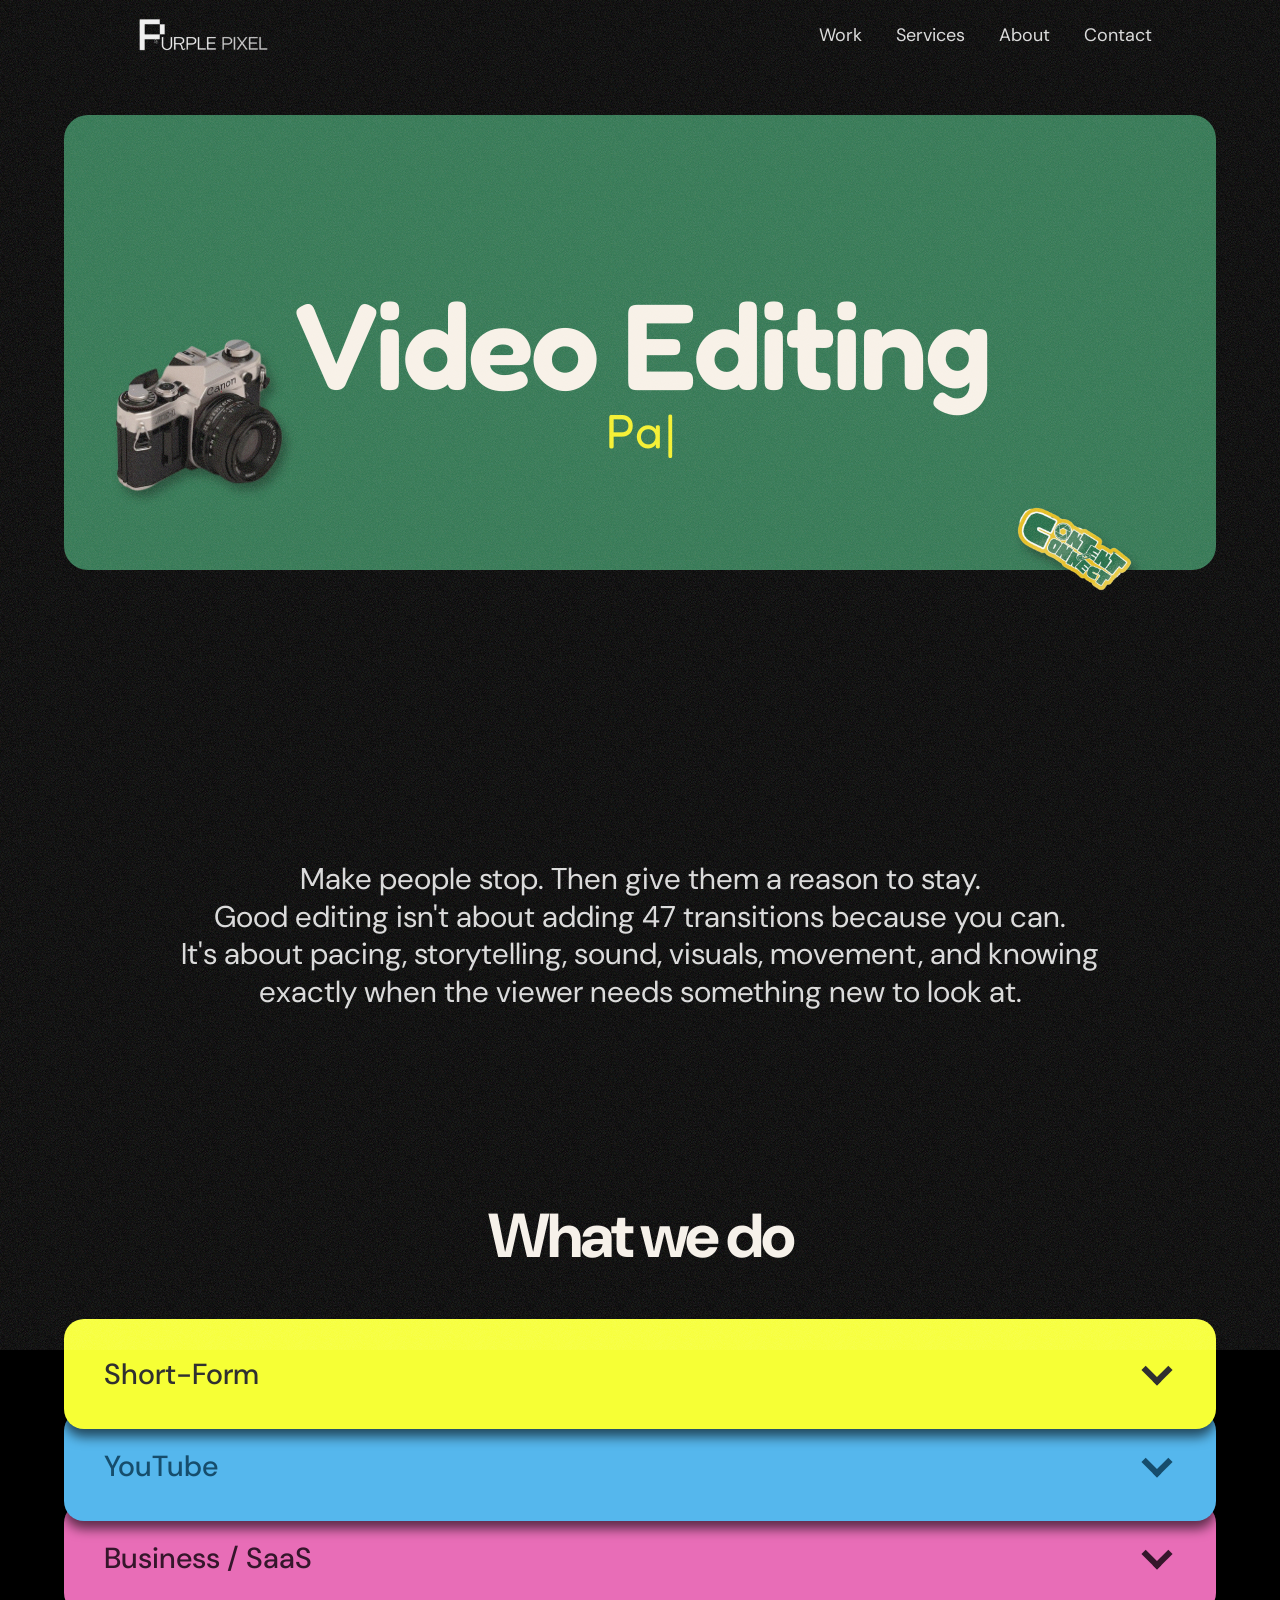
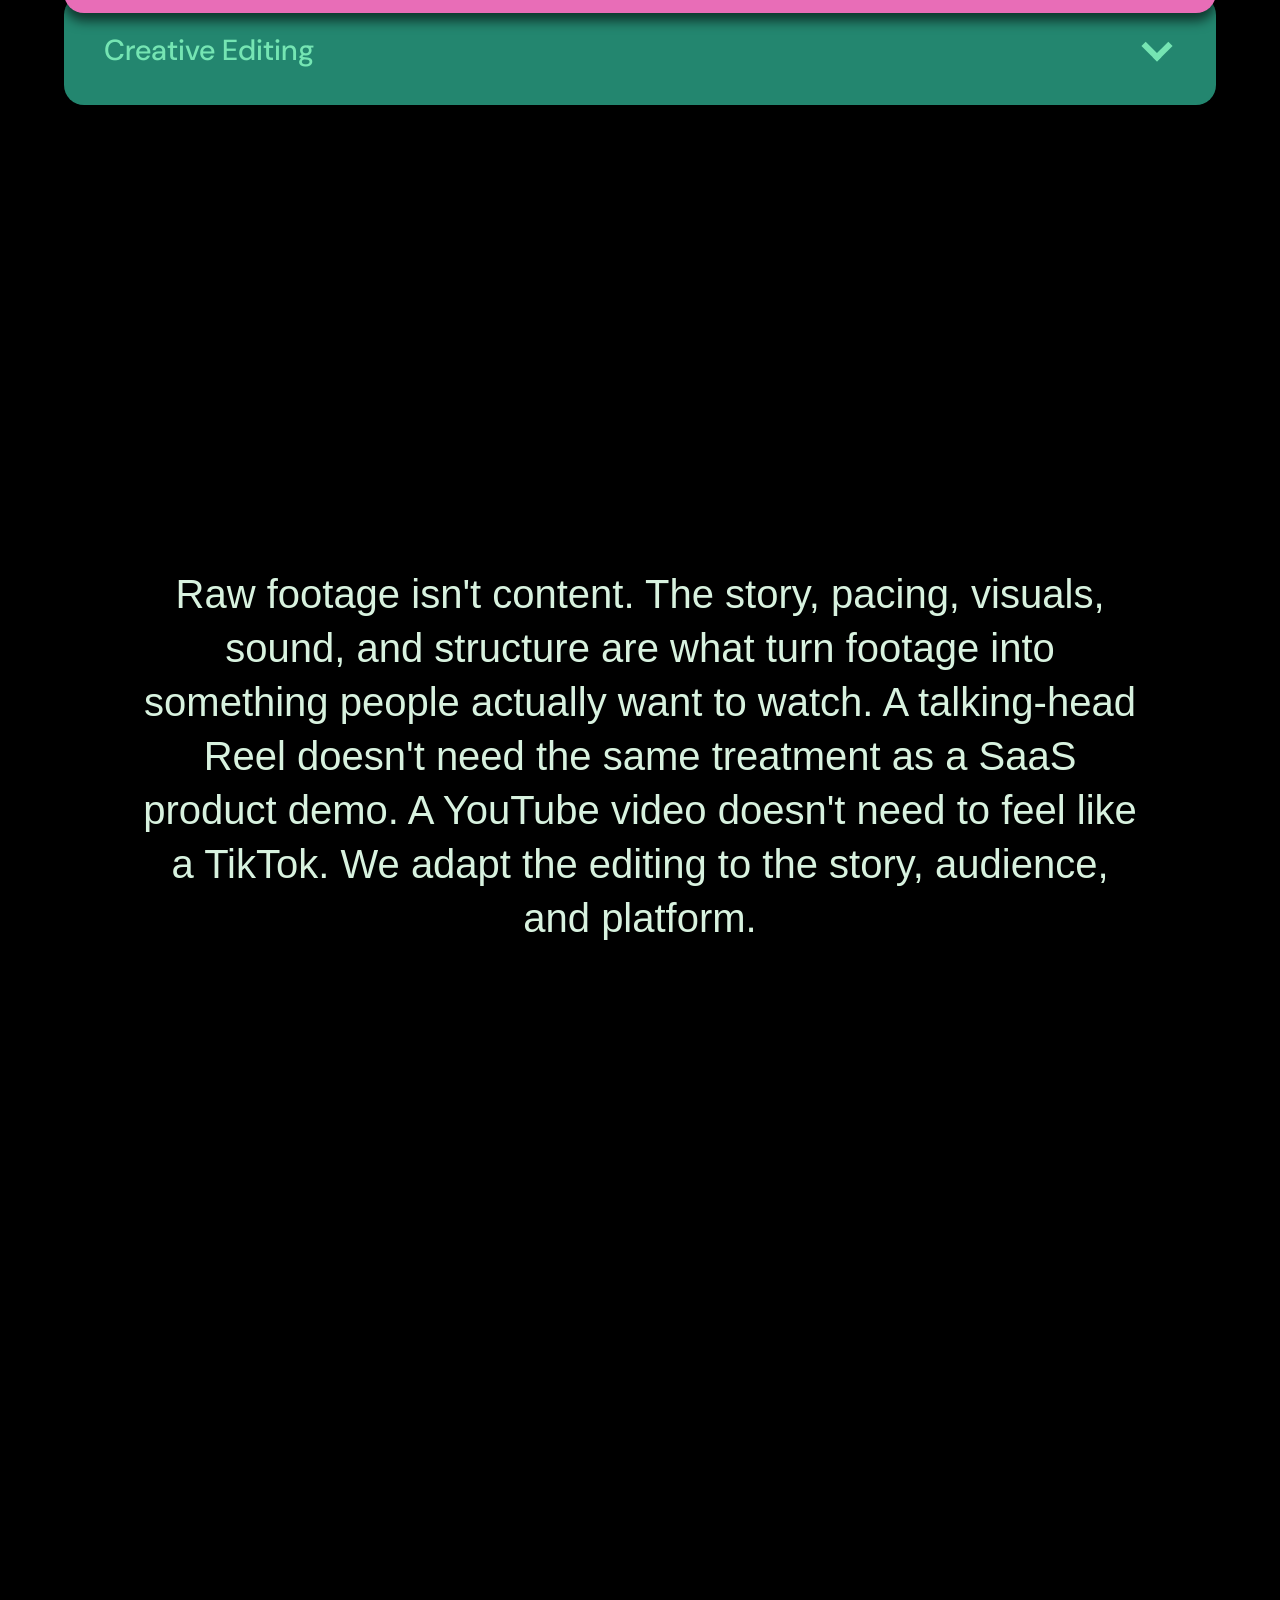
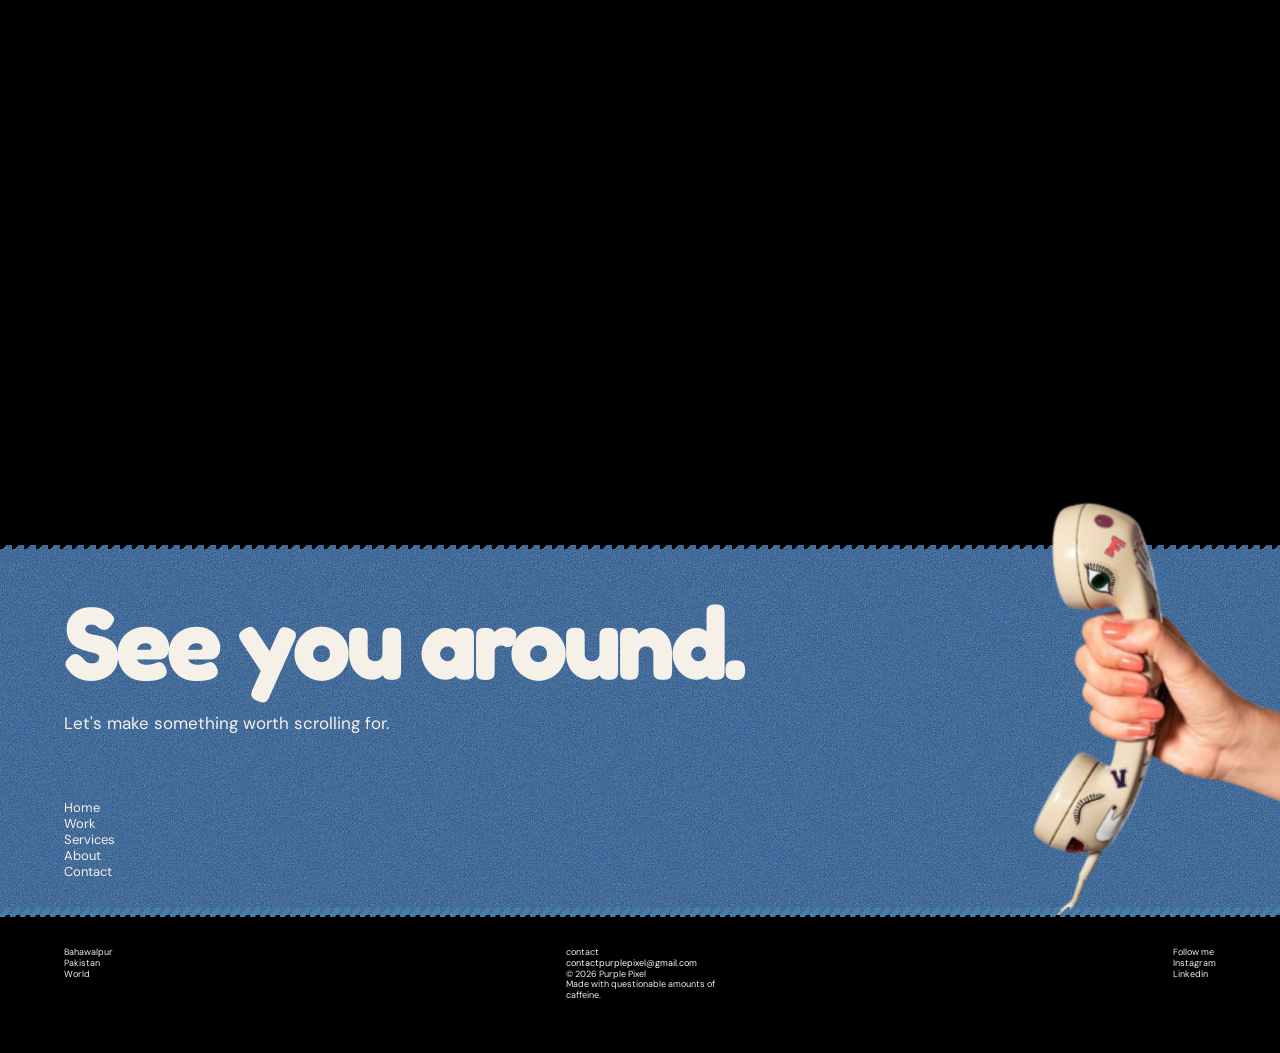
==== commit de141b33: "Add files via upload" ====
--- a/video-editing.html
+++ b/video-editing.html
@@ -1,3219 +1,3219 @@
-<!DOCTYPE html>
-<html lang="en">
-
-<head>
-
-    <meta charset="UTF-8">
-
-    <meta
-        name="viewport"
-        content="width=device-width, initial-scale=1.0"
-    >
-
-    <title>Video Editing — Purple Pixel</title>
-
-    <!-- YOUR EXISTING WEBSITE CSS -->
-    <link rel="stylesheet" href="style.css">
-
-    <link rel="preconnect" href="https://fonts.googleapis.com">
-
-    <link
-        rel="preconnect"
-        href="https://fonts.gstatic.com"
-        crossorigin
-    >
-
-    <link
-        href="https://fonts.googleapis.com/css2?family=Fredoka:wght@300;400;500;600;700&display=swap"
-        rel="stylesheet"
-    >
-
-    <style>
-
-        /* =====================================================
-           VIDEO EDITING PAGE
-        ===================================================== */
-
-        body.social-media-page {
-
-            margin: 0;
-
-            background: #000;
-
-            color: #f5f0e8;
-
-            overflow-x: hidden;
-
-        }
-
-
-        .social-page {
-
-            width: 100%;
-
-            background: #000;
-
-        }
-
-
-        /* =====================================================
-           HERO
-        ===================================================== */
-
-        .social-hero {
-
-            width: 100%;
-
-            padding:
-                45px
-                5%
-                0;
-
-            box-sizing: border-box;
-
-        }
-
-
-        /* =====================================================
-           GREEN HERO BOX
-        ===================================================== */
-
-        .social-blue-box {
-
-            position: relative;
-
-            width: 100%;
-
-            max-width: 1520px;
-
-            height: 455px;
-
-            margin: 0 auto;
-
-            border-radius: 24px;
-
-            /* PARROT GREEN */
-            background-color: #2d734e;
-
-            /* SAME BACKGROUND IMAGE */
-            background-image:
-                url("assets/services/social-media-bg.png");
-
-            background-size: cover;
-
-            background-position: center;
-
-            background-repeat: no-repeat;
-
-            overflow: visible;
-
-        }
-
-
-        /* =====================================================
-           VIDEO EDITING TITLE
-        ===================================================== */
-
-        .social-main-title {
-
-            position: relative;
-
-            z-index: 5;
-
-            margin: 0;
-
-            padding-top: 175px;
-
-            color: #f7f0e6;
-
-            font-family: "Fredoka", sans-serif;
-
-            font-size:
-                clamp(
-                    122px,
-                    8vw,
-                    108px
-                );
-
-            font-weight: 600;
-
-            line-height: .9;
-
-            letter-spacing: -3px;
-
-            text-align: center;
-
-        }
-
-
-        /* =====================================================
-           TYPING TEXT
-        ===================================================== */
-
-        .social-typing {
-
-            position: relative;
-
-            z-index: 5;
-
-            margin-top: 6px;
-
-            min-height: 48px;
-
-            color: #f4ef28;
-
-            font-family: "Fredoka", sans-serif;
-
-            font-size:
-                clamp(
-                    48px,
-                    3.2vw,
-                    43px
-                );
-
-            font-weight: 400;
-
-            line-height: 1;
-
-            text-align: center;
-
-        }
-
-
-        .social-typing::after {
-
-            content: "|";
-
-            margin-left: 2px;
-
-            animation:
-                typingCursor
-                .7s
-                step-end
-                infinite;
-
-        }
-
-
-        @keyframes typingCursor {
-
-            50% {
-
-                opacity: 0;
-
-            }
-
-        }
-
-
-        /* =====================================================
-           CAMERA STICKER
-           assets/camera.png
-        ===================================================== */
-
-        .social-heart {
-
-            position: absolute;
-
-            width: 245px;
-
-            height: auto;
-
-            left: 10px;
-
-            bottom: 28px;
-
-            z-index: 20;
-
-            cursor: grab;
-
-            user-select: none;
-
-            touch-action: none;
-
-            -webkit-user-drag: none;
-
-            filter:
-                drop-shadow(
-                    5px
-                    7px
-                    5px
-                    rgba(0,0,0,.35)
-                );
-
-        }
-
-
-        /* =====================================================
-           CONTENT CONNECT STICKER
-        ===================================================== */
-
-        .social-content-sticker {
-
-            position: absolute;
-
-            width: 175px;
-
-            height: auto;
-
-            right: 58px;
-
-            bottom: -65px;
-
-            z-index: 20;
-
-            cursor: grab;
-
-            user-select: none;
-
-            touch-action: none;
-
-            -webkit-user-drag: none;
-
-            filter:
-                drop-shadow(
-                    5px
-                    7px
-                    5px
-                    rgba(0,0,0,.35)
-                );
-
-        }
-
-
-        .social-heart.dragging,
-        .social-content-sticker.dragging {
-
-            cursor: grabbing;
-
-            z-index: 9999;
-
-        }
-
-
-        /* =====================================================
-           HERO PARAGRAPH
-        ===================================================== */
-
-        .social-intro {
-
-            max-width: 1320px;
-
-            margin:
-                290px
-                auto
-                0;
-
-            color: #d8d8d8;
-
-            font-family:
-                "DM Sans",
-                Arial,
-                sans-serif;
-
-            font-size: 30px;
-
-            line-height: 1.25;
-
-            text-align: center;
-
-        }
-
-
-        /* =====================================================
-           DIVIDER
-        ===================================================== */
-
-        /* .social-line {
-
-            width: 90%;
-
-            max-width: 1060px;
-
-            height: 1px;
-
-            margin:
-                70px
-                auto
-                0;
-
-            background:
-                rgba(
-                    255,
-                    255,
-                    255,
-                    .27
-                );
-
-        } */
-
-
-        /* =====================================================
-           WHAT WE DO
-        ===================================================== */
-
-        .what-we-do {
-
-            width: 100%;
-
-            padding:
-                195px
-                5%
-                0;
-
-            box-sizing: border-box;
-
-        }
-
-
-        .what-we-do-title {
-
-            margin: 0 0 52px;
-
-            color: #f5f0e8;
-
-            font-family:
-                "DM Sans",
-                Arial,
-                sans-serif;
-
-            font-size:
-                clamp(
-                    42px,
-                    5vw,
-                    62px
-                );
-
-            font-weight: 800;
-
-            line-height: 1;
-
-            letter-spacing: -3px;
-
-            text-align: center;
-
-        }
-
-
-        /* =====================================================
-           ACCORDION
-        ===================================================== */
-
-     .social-services {
-    width: 100%;
-    max-width: 1200px;
-    margin: 0 auto;
-    overflow: visible;
-}
-
-.social-service {
-    width: 100%;
-    position: relative;
-    overflow: visible;
-    margin: 0 auto -18px;
-}
-
-.social-service:nth-child(1) {
-    z-index: 4;
-}
-
-.social-service:nth-child(2) {
-    z-index: 3;
-}
-
-.social-service:nth-child(3) {
-    z-index: 2;
-}
-
-.social-service:nth-child(4) {
-    z-index: 1;
-}
-
-        /* =====================================================
-           CARD HEADER
-        ===================================================== */
-
-        .social-service-button {
-    width: 100%;
-    min-height: 110px;
-    padding: 0 40px;
-
-    border-radius: 20px;
-    border: none;
-
-    display: flex;
-    align-items: center;
-    justify-content: space-between;
-
-    font-family: "DM Sans", Arial, sans-serif;
-    font-size: 29px;
-    font-weight: 500;
-    text-align: left;
-
-    cursor: pointer;
-    box-sizing: border-box;
-
-    position: relative;
-
-    /* light shadow visible on the card underneath */
-    box-shadow: 0 8px 12px rgba(0, 0, 0, 0.60);
-}
-
-
-        .social-service-button:hover {
-
-            filter: brightness(1.05);
-
-        }
-
-
-        /* =====================================================
-           4 CARD COLOURS
-        ===================================================== */
-
-        /* SHORT-FORM */
-
-        .strategy
-        .social-service-button {
-
-            background: #f6ff35;
-
-            color: #303030;
-             border-color:#f6ff35;
-
-        }
-
-
-        /* YOUTUBE */
-
-        .research
-        .social-service-button {
-
-            background: #55b7ed;
-
-            color: #164d6c;
-               border-color:#55b7ed;
-
-        }
-
-
-        /* BUSINESS / SAAS */
-
-        .creation
-        .social-service-button {
-
-            background: #e86db7;
-
-            color: #35162b;
-               border-color: #e86db7;
-
-        }
-
-
-        /* CREATIVE EDITING */
-
-        .management
-        .social-service-button {
-
-            background: #23866f;
-
-            color: #75e5b3;
-              border-color:  #23866f;
-
-        }
-
-
-        /* =====================================================
-           ARROW
-        ===================================================== */
-
-        .social-arrow {
-    width: 22px;
-    height: 22px;
-
-    font-size: 0;
-
-    border-right: 6px solid currentColor;
-    border-bottom: 6px solid currentColor;
-
-    transform: rotate(45deg);
-    transition: transform .3s ease;
-
-    flex-shrink: 0;
-    margin-right: 8px;
-    margin-top: -8px;
-}
-
-/* .social-service.open .social-arrow {
-    transform: rotate(225deg);
-}
-
-
-        .social-service.open
-        .social-arrow {
-
-            transform:
-                rotate(180deg);
-
-        } */
-
-
-
-
-        /* =====================================================
-           OPEN CONTENT
-        ===================================================== */
-
-         .social-service-content {
-
-            max-height: 0;
-
-            overflow: hidden;
-
-            padding:
-                0
-                40px;
-
-            box-sizing: border-box;
-
-            transition:
-
-                max-height .45s ease,
-
-                padding .35s ease;
-
-        }
-
-
-        /* YELLOW OPEN AREA */
-
-        .strategy .social-service-content {
-
-            background: #ebf440;
-
-            color: #303030;
-             border-radius: 15px;
-            border-color:#f6ff35;
-
-        }
-
-
-        /* BLUE OPEN AREA */
-
-        .research .social-service-content {
-
-            background: #63bff1;
-
-            color: #164d6c;
-              border-radius: 15px;
-              border-color:#63bff1;
-
-
-        }
-
-
-        /* PINK OPEN AREA */
-
-        .creation .social-service-content {
-
-            background: #e179b8f9;
-
-            color: #35162b;
-             border-radius: 15px;
-              border-color:#e179b8f9;
-
-        }
-
-
-        /* GREEN OPEN AREA */
-
-        .management .social-service-content {
-
-            background: #34a78c;
-
-            color: #d8ffe9;
-            border-radius: 15px;
-              border-color:#34a78c;
-          
-
-        }
-
-
-        .social-service.open
-        .social-service-content {
-
-            max-height: 350px;
-
-            padding:
-                25px
-                40px
-                32px;
-
-        }
-
-
-        /* =====================================================
-           POINTS
-        ===================================================== */
-
-        .social-service-content ul {
-
-            margin: 0;
-
-            padding-left: 25px;
-
-            font-family:
-                "DM Sans",
-                Arial,
-                sans-serif;
-
-            font-size: 17px;
-
-            line-height: 1.5;
-
-        }
-
-
-        .social-service-content li {
-
-            padding-left: 4px;
-
-        }
-
-        /* =====================================================
-           POINTS
-        ===================================================== */
-
-        .social-service-content ul {
-
-            margin: 0;
-
-            padding-left: 25px;
-
-            font-family:
-                "DM Sans",
-                Arial,
-                sans-serif;
-
-            font-size: 17px;
-
-            line-height: 1.5;
-
-        }
-
-
-        .social-service-content li {
-
-            padding-left: 4px;
-
-        }
-
-
-        /* =====================================================
-           SCROLL COLOR PARAGRAPH
-        ===================================================== */
-
-        .social-bottom-line {
-
-            margin-top: 78px;
-
-        }
-       .scroll-color-text {
-    max-width: 1000px;
-    margin: 480px auto;
-    text-align: center;
-    font-family:"arial";
-    font-size: 40px;
-    font-weight: 200;
-    line-height: 1.35;
-    text-align:center
-       }
-
-.scroll-color-text .line {
-    display: block;
-    color: #fffbd0;
-    transition: color 0.25s ease;
-}
-
-
-        /* =====================================================
-           RESPONSIVE TABLET + MOBILE
-           Desktop layout remains unchanged above 700px.
-        ===================================================== */
-
-        /* iPad / tablets */
-        @media (min-width: 701px) and (max-width: 1100px) {
-
-            .social-hero {
-                padding: clamp(28px, 4vw, 40px) clamp(24px, 5vw, 55px) 0;
-            }
-
-            .social-blue-box {
-                height: clamp(360px, 48vw, 455px);
-                border-radius: clamp(18px, 2vw, 24px);
-            }
-
-            .social-main-title {
-                padding-top: clamp(135px, 15vw, 175px);
-                font-size: clamp(72px, 9vw, 108px);
-                letter-spacing: -3px;
-            }
-
-            .social-typing {
-                font-size: clamp(34px, 4.2vw, 48px);
-                min-height: clamp(40px, 5vw, 48px);
-            }
-
-            .social-heart {
-                width: clamp(150px, 19vw, 245px);
-                left: clamp(8px, 1.5vw, 18px);
-                bottom: clamp(20px, 3vw, 28px);
-            }
-
-            .social-content-sticker {
-                width: clamp(120px, 14vw, 175px);
-                right: clamp(20px, 4vw, 58px);
-                bottom: clamp(-50px, -5vw, -35px);
-            }
-
-            .social-intro {
-                max-width: 90%;
-                margin-top: clamp(150px, 20vw, 290px);
-                font-size: clamp(20px, 2.5vw, 30px);
-            }
-
-            .what-we-do {
-                padding: clamp(100px, 13vw, 195px) 5% 0;
-            }
-
-            .what-we-do-title {
-                font-size: clamp(42px, 5.5vw, 62px);
-                margin-bottom: clamp(35px, 5vw, 52px);
-            }
-
-            .social-services {
-                max-width: min(1200px, 100%);
-            }
-
-            .social-service-button {
-                min-height: clamp(78px, 10vw, 110px);
-                padding: 0 clamp(24px, 3.5vw, 40px);
-                font-size: clamp(22px, 2.7vw, 29px);
-                border-radius: clamp(16px, 2vw, 20px);
-            }
-
-            .social-arrow {
-                width: clamp(18px, 2.2vw, 22px);
-                height: clamp(18px, 2.2vw, 22px);
-                border-width: clamp(4px, .55vw, 6px);
-            }
-
-            .social-service.open .social-service-content {
-                padding: clamp(30px, 4vw, 45px)
-                           clamp(24px, 3.5vw, 40px)
-                           30px;
-            }
-
-            .social-service-content ul {
-                font-size: clamp(15px, 1.7vw, 17px);
-            }
-
-            .scroll-color-text {
-                max-width: 90%;
-                margin: clamp(260px, 32vw, 480px) auto;
-                font-size: clamp(27px, 3.5vw, 40px);
-            }
-        }
-
-
-        /* Phones */
-        @media (max-width: 700px) {
-
-            .social-hero {
-                padding: 25px 20px 0;
-            }
-
-            .social-blue-box {
-                height: clamp(190px, 52vw, 220px);
-                border-radius: 18px;
-            }
-
-            .social-main-title {
-                padding-top: clamp(72px, 19vw, 90px);
-                font-size: clamp(39px, 12vw, 48px);
-                letter-spacing: -2px;
-                white-space: nowrap;
-            }
-
-            .social-typing {
-                font-size: clamp(22px, 6.8vw, 26px);
-                margin-top: 8px;
-                min-height: 30px;
-            }
-
-            .social-heart {
-                width: clamp(62px, 18vw, 72px);
-                left: 12px;
-                bottom: 18px;
-            }
-
-            .social-content-sticker {
-                width: clamp(78px, 23vw, 92px);
-                right: 15px;
-                bottom: -20px;
-            }
-
-            .social-intro {
-                margin-top: clamp(45px, 13vw, 60px);
-                max-width: 100%;
-                padding: 0 4px;
-                font-size: clamp(13px, 3.7vw, 15px);
-                line-height: 1.45;
-            }
-
-            .social-intro br {
-                display: none;
-            }
-
-            .what-we-do {
-                padding: clamp(55px, 13vw, 75px) 20px 0;
-            }
-
-            .what-we-do-title {
-                font-size: clamp(36px, 11vw, 42px);
-                letter-spacing: -2px;
-                margin-bottom: 35px;
-            }
-
-            .social-services {
-                width: 100%;
-            }
-
-            .social-service {
-                margin: 0 auto -12px;
-            }
-
-            .social-service-button {
-                min-height: clamp(58px, 16vw, 68px);
-                padding: 0 18px;
-                font-size: clamp(16px, 5vw, 18px);
-                border-radius: 16px;
-            }
-
-            .social-arrow {
-                width: 16px;
-                height: 16px;
-                border-width: 4px;
-                margin-right: 4px;
-                margin-top: -6px;
-            }
-
-            .social-service.open .social-service-content {
-                max-height: 330px;
-                padding: 38px 18px 25px;
-            }
-
-            .social-service-content ul {
-                padding-left: 20px;
-                font-size: clamp(12px, 3.6vw, 13px);
-                line-height: 1.5;
-            }
-
-            .social-service-content li {
-                padding-left: 3px;
-            }
-
-            .social-bottom-line {
-                margin-top: 55px;
-            }
-
-            .scroll-color-text {
-                max-width: 92%;
-                margin: clamp(180px, 48vw, 300px) auto;
-                font-size: clamp(22px, 6vw, 28px);
-                line-height: 1.35;
-            }
-        }
-
-
-        /* Small phones */
-        @media (max-width: 450px) {
-
-            .social-hero {
-                padding-left: 16px;
-                padding-right: 16px;
-            }
-
-            .social-blue-box {
-                height: clamp(175px, 51vw, 195px);
-            }
-
-            .social-main-title {
-                padding-top: clamp(66px, 18vw, 78px);
-                font-size: clamp(34px, 11vw, 39px);
-            }
-
-            .social-typing {
-                font-size: clamp(20px, 6.2vw, 22px);
-            }
-
-            .social-heart {
-                width: clamp(58px, 17vw, 68px);
-                left: 9px;
-                bottom: 14px;
-            }
-
-            .social-content-sticker {
-                width: clamp(72px, 21vw, 86px);
-                right: 10px;
-                bottom: -18px;
-            }
-
-            .social-intro {
-                font-size: clamp(12px, 3.5vw, 14px);
-            }
-
-            .what-we-do {
-                padding-left: 16px;
-                padding-right: 16px;
-            }
-
-            .what-we-do-title {
-                font-size: clamp(34px, 10.5vw, 39px);
-            }
-
-            .social-service-button {
-                min-height: 56px;
-                font-size: clamp(15px, 4.6vw, 17px);
-                padding-left: 15px;
-                padding-right: 15px;
-            }
-
-            .social-service.open .social-service-content {
-                padding-left: 15px;
-                padding-right: 15px;
-            }
-
-            .scroll-color-text {
-                font-size: clamp(20px, 5.7vw, 25px);
-            }
-        }
-
-        /* =========================================
-   ACCORDION — OPEN CONTENT BEHIND HEADER
-========================================= */
-
-.social-service {
-    position: relative;
-    overflow: visible;
-}
-
-/* Header always stays above content */
-.social-service-button {
-    position: relative;
-    z-index: 2;
-}
-
-/* CLOSED — bilkul original */
-.social-service-content {
-    position: relative;
-    z-index: 1;
-
-    margin-top: 0;
-
-    max-height: 0;
-    overflow: hidden;
-
-    padding: 0 40px;
-
-    border-radius: 15px;
-}
-
-/* OPEN — sirf open hone par peeche jayega */
-.social-service.open .social-service-content {
-    max-height: 350px;
-
-    margin-top: -20px;
-
-    padding: 45px 40px 32px;
-}
-.footer-blue::before {
-        content: "";
-        position: absolute;
-        left: 0;
-        right: 0;
-        top: -8px;
-        height: 12px;
-        pointer-events: none;
-        z-index: 10;
-        background:
-            linear-gradient(
-                135deg,
-                transparent 5px,
-                #000 5px,
-                #000 10px,
-                transparent 10px
-            ) repeat-x;
-        background-size: 12px 12px;
-    }
-
-     /* =====================================================
-           CONTACT PAGE — MOBILE ONLY
-           Exact mobile sizing matched to the Contact rules in style.css.
-           Only the Contact section is affected.
-        ===================================================== */
-        @media (max-width: 700px) {
-
-            .contact-section {
-                width: 100vw !important;
-                max-width: 100vw !important;
-                min-height: 760px !important;
-                margin: 0 !important;
-            }
-
-            .contact-inner {
-                width: 100% !important;
-                min-height: 760px !important;
-                padding: 55px 20px 75px !important;
-                justify-content: center !important;
-            }
-
-            .contact-title {
-                width: 100% !important;
-                font-size: clamp(58px, 15vw, 92px) !important;
-                line-height: .84 !important;
-                letter-spacing: -3px !important;
-            }
-
-            .contact-subtitle {
-                margin-top: 24px !important;
-                font-size: 16px !important;
-                line-height: 1.35 !important;
-                max-width: 360px !important;
-            }
-
-            .contact-button-wrap {
-                width: 100% !important;
-                max-width: 500px !important;
-                height: 90px !important;
-                margin-top: 30px !important;
-                position: relative !important;
-            }
-
-            .contact-button {
-                width: 250px !important;
-                height: 48px !important;
-                border-radius: 20px !important;
-                font-size: 18px !important;
-            }
-
-            .spinner-fixed {
-                width: 15px !important;
-                height: 15px !important;
-                left: calc(50% - 105px) !important;
-                top: 50% !important;
-                transform: translateY(-50%) !important;
-            }
-
-            .spinner-fixed .contact-spinner {
-                width: 145px !important;
-                height: 145px !important;
-            }
-
-            .contact-star {
-                width: 115px !important;
-                height: 115px !important;
-                top: 95px !important;
-                right: 7% !important;
-            }
-        }
-    </style>
-    
-
-
-
-<style>
-/* =========================================================
-   FINAL MOBILE — VIDEO EDITING HERO + SHARED CONTACT/FOOTER
-   Matches the finalized Social Media mobile system.
-   Desktop/laptop layout remains untouched.
-========================================================= */
-
-@media (max-width: 600px) {
-
-    /* HERO — fill the phone viewport proportionally */
-    .social-hero {
-        width: 100%;
-        padding: 0 3% 0 !important;
-        box-sizing: border-box;
-    }
-
-    .social-blue-box {
-        width: 100% !important;
-        max-width: none !important;
-        height: calc(100svh - 56px) !important;
-        min-height: 500px !important;
-        margin: 0 auto !important;
-        border-radius: 24px !important;
-        box-sizing: border-box;
-    }
-
-    /* Heading stays centered in the phone hero */
-    .social-main-title {
-        position: absolute !important;
-        top: calc(50% - 28px) !important;
-        left: 50% !important;
-        width: 100% !important;
-        padding-top: 0 !important;
-        transform: translate(-50%, -50%) !important;
-        font-size: clamp(70px, 12.5vw, 78px) !important;
-        line-height: .9 !important;
-        letter-spacing: -2.5px !important;
-        text-align: center !important;
-        white-space: nowrap !important;
-    }
-
-    /* Typewriter stays at the same relative distance below heading */
-    .social-typing {
-        position: absolute !important;
-        top: calc(50% + 23px) !important;
-        left: 50% !important;
-        width: 100% !important;
-        min-height: 30px !important;
-        margin-top: 0 !important;
-        transform: translateX(-50%) !important;
-        font-size: clamp(34px, 6.2vw, 38px) !important;
-        line-height: 1 !important;
-        text-align: center !important;
-    }
-
-    /* Stickers */
-    .social-heart {
-        width: clamp(178px, 20vw, 125px) !important;
-        left: clamp(12px, 4vw, 28px) !important;
-        bottom: clamp(522px, 5vw, 42px) !important;
-    }
-
-    .social-content-sticker {
-        width: clamp(188px, 24vw, 145px) !important;
-        right: clamp(12px, 4vw, 28px) !important;
-        bottom: clamp(-34px, -5vw, -22px) !important;
-    }
-
-    /* Intro follows the full-height hero */
-    .social-intro {
-        margin-top: 45px !important;
-        max-width: 100% !important;
-        padding: 0 4px !important;
-        font-size: clamp(13px, 3.7vw, 18px) !important;
-        line-height: 1.45 !important;
-        text-align: center !important;
-    }
-
-    .social-intro br {
-        display: none !important;
-    }
-
-    /* CONTACT — same finalized 600px mobile behavior */
-    .contact-section {
-        width: 100vw !important;
-        max-width: 100vw !important;
-        min-height: 760px !important;
-        margin: 0 !important;
-    }
-
-    .contact-inner {
-        width: 100% !important;
-        min-height: 760px !important;
-        padding: 55px 20px 75px !important;
-        justify-content: center !important;
-    }
-
-    .contact-title {
-        width: 100% !important;
-        font-size: clamp(58px, 15vw, 92px) !important;
-        line-height: .84 !important;
-        letter-spacing: -3px !important;
-    }
-
-    .contact-subtitle {
-        margin-top: 24px !important;
-        font-size: 16px !important;
-        line-height: 1.35 !important;
-        max-width: 360px !important;
-    }
-
-    .contact-button-wrap {
-        width: 100% !important;
-        max-width: 500px !important;
-        height: 90px !important;
-        margin-top: 30px !important;
-        position: relative !important;
-    }
-
-    .contact-button {
-        width: 210px !important;
-        height: 44px !important;
-        border-radius: 20px !important;
-        font-size: 18px !important;
-    }
-
-    .spinner-fixed {
-        width: 12px !important;
-        height: 12px !important;
-        left: calc(50% - 112px) !important;
-        top: 43% !important;
-        transform: translateY(-50%) !important;
-    }
-
-    .spinner-fixed .contact-spinner {
-        width: 112px !important;
-        height: 112px !important;
-    }
-
-    .contact-star {
-        width: 115px !important;
-        height: 115px !important;
-        top: 95px !important;
-        right: 7% !important;
-    }
-
-    /* FOOTER — same finalized 600px mobile behavior */
-    .site-footer,
-    .footer-blue,
-    .footer-black {
-        width: 100vw !important;
-        max-width: 100vw !important;
-        margin-left: 0 !important;
-        margin-right: 0 !important;
-    }
-
-    .footer-blue {
-        height: 610px !important;
-        min-height: 610px !important;
-    }
-
-    .footer-content {
-        height: 100% !important;
-    }
-
-    .footer-title {
-        font-size: clamp(60px, 15.5vw, 90px) !important;
-    }
-
-    .footer-location,
-    .footer-social,
-    .footer-social a {
-        font-size: 11px !important;
-    }
-
-    .footer-middle,
-    .footer-middle a {
-        font-size: 9px !important;
-    }
-
-    .footer-phone {
-        width: 525px !important;
-        max-width: none !important;
-        right: -53px !important;
-        left: auto !important;
-        bottom: -82px !important;
-        transform: rotate(10deg) !important;
-        transform-origin: center center !important;
-    }
-
-    .footer-black {
-        min-height: 82px !important;
-        padding: 10px 4% 8px !important;
-        grid-template-columns: 1fr 2fr 1fr !important;
-        align-items: end !important;
-        gap: 0 !important;
-        text-align: left !important;
-    }
-
-    .social-blue-box {
-        border-radius: 18px !important;
-    }
-}
-
-/* Smaller phones — Oppo F11/Vivo-size and similar widths */
-@media (max-width: 420px) {
-
-    .social-blue-box {
-        height: calc(100svh - 54px) !important;
-        min-height: 500px !important;
-    }
-
-    .social-main-title {
-        top: calc(50% - 24px) !important;
-        font-size: clamp(56px, 11.5vw, 58px) !important;
-        letter-spacing: -2px !important;
-    }
-
-    .social-typing {
-        top: calc(50% + 18px) !important;
-        font-size: clamp(31px, 6vw, 29px) !important;
-    }
-
-    .social-heart {
-        width: clamp(138px, 18vw, 90px) !important;
-        left: 9px !important;
-        bottom: 439px !important;
-    }
-
-    .social-content-sticker {
-        width: clamp(128px, 21vw, 105px) !important;
-        right: 10px !important;
-        bottom: -22px !important;
-    }
-
-    .social-intro {
-        font-size: clamp(12px, 3.5vw, 14px) !important;
-    }
-
-    .contact-section,
-    .contact-inner {
-        min-height: 740px !important;
-    }
-
-    .contact-title {
-        font-size: clamp(54px, 15vw, 78px) !important;
-    }
-
-    .spinner-fixed {
-        left: calc(50% - 105px) !important;
-    }
-
-    .spinner-fixed .contact-spinner {
-        width: 105px !important;
-        height: 105px !important;
-    }
-
-    .footer-blue {
-        height: 600px !important;
-        min-height: 600px !important;
-    }
-
-    .footer-phone {
-        width: 490px !important;
-        right: -53px !important;
-        bottom: -78px !important;
-    }
-
-    .footer-black {
-        min-height: 82px !important;
-        padding: 10px 3% 8px !important;
-    }
-
-    .footer-location,
-    .footer-middle,
-    .footer-social,
-    .footer-social a {
-        font-size: 10px !important;
-    }
-
-    .footer-middle,
-    .footer-middle a {
-        font-size: 6.5px !important;
-    }
-}
-</style>
-
-<style>
-/* =========================================================
-   iPad / TABLET — CONTACT + FOOTER
-   Same tablet system as finalized Social Media page.
-========================================================= */
-@media (min-width: 701px) and (max-width: 1100px) {
-    .contact-section {
-        width: 100% !important;
-        min-height: 860px !important;
-    }
-
-    .contact-inner {
-        width: 100% !important;
-        min-height: 860px !important;
-        padding: 80px 6% 90px !important;
-        box-sizing: border-box !important;
-        justify-content: center !important;
-    }
-
-    .contact-title {
-        width: 100% !important;
-        font-size: clamp(82px, 10vw, 118px) !important;
-        line-height: .86 !important;
-        letter-spacing: -4px !important;
-    }
-
-    .contact-subtitle {
-        margin-top: 32px !important;
-        font-size: clamp(20px, 2.3vw, 26px) !important;
-        line-height: 1.35 !important;
-        max-width: 560px !important;
-    }
-
-    .contact-button-wrap {
-        width: 100% !important;
-        max-width: 620px !important;
-        height: 120px !important;
-        margin-top: 42px !important;
-        position: relative !important;
-    }
-
-    .contact-button {
-        width: clamp(250px, 30vw, 320px) !important;
-        height: 62px !important;
-        border-radius: 24px !important;
-        font-size: clamp(21px, 2.2vw, 26px) !important;
-    }
-
-    .spinner-fixed {
-        width: 18px !important;
-        height: 18px !important;
-        left: calc(50% - 135px) !important;
-        top: 50% !important;
-        transform: translateY(-50%) !important;
-    }
-
-    .spinner-fixed .contact-spinner {
-        width: 170px !important;
-        height: 170px !important;
-    }
-
-    .contact-star {
-        width: 145px !important;
-        height: 145px !important;
-        top: 105px !important;
-        right: 7% !important;
-    }
-
-    .footer-blue {
-        width: 850px !important;
-    }
-}
-</style>
-
-
-<style>
-/* Smaller iPads — keep hero centered like iPad Pro */
-@media (min-width: 701px) and (max-width: 900px) {
-    .social-hero {
-        width: 100% !important;
-        padding-left: 5% !important;
-        padding-right: 5% !important;
-        box-sizing: border-box !important;
-    }
-
-    .social-blue-box {
-        width: 100% !important;
-        max-width: 100% !important;
-        margin-left: auto !important;
-        margin-right: auto !important;
-        box-sizing: border-box !important;
-    }
-
-    .social-main-title,
-    .social-typing,
-    .social-intro {
-        margin-left: auto !important;
-        margin-right: auto !important;
-        text-align: center !important;
-    }
-}
-</style>
-
-
-<style>
-/* Final iPad adjustments — Air/Mini hero + Pro footer */
-@media (min-width: 701px) and (max-width: 900px) {
-    .social-hero {
-        padding-left: 3% !important;
-        padding-right: 3% !important;
-    }
-
-    .social-blue-box {
-        width: 100% !important;
-        max-width: none !important;
-        height: clamp(620px, 78vw, 760px) !important;
-        min-height: 620px !important;
-    }
-}
-
-@media (min-width: 901px) and (max-width: 1100px) {
-    .footer-blue {
-        width: 100% !important;
-        max-width: 100% !important;
-        margin-left: auto !important;
-        margin-right: auto !important;
-        box-sizing: border-box !important;
-    }
-}
-</style>
-
-
-<style>
-/* FINAL FIX — center iPad Air + Mini hero */
-@media (min-width: 701px) and (max-width: 900px) {
-    .social-hero {
-        width: 100vw !important;
-        max-width: 100vw !important;
-        margin-left: 0 !important;
-        margin-right: 0 !important;
-        padding-left: 0 !important;
-        padding-right: 0 !important;
-        box-sizing: border-box !important;
-    }
-
-    .social-blue-box {
-        position: relative !important;
-        display: block !important;
-        width: 94vw !important;
-        max-width: none !important;
-        margin-left: auto !important;
-        margin-right: auto !important;
-        transform: none !important;
-        box-sizing: border-box !important;
-    }
-
-    .social-main-title,
-    .social-typing {
-        width: 100% !important;
-        margin-left: 0 !important;
-        margin-right: 0 !important;
-        text-align: center !important;
-    }
-
-    .social-intro {
-        width: 94vw !important;
-        max-width: none !important;
-        margin-left: auto !important;
-        margin-right: auto !important;
-        box-sizing: border-box !important;
-        text-align: center !important;
-    }
-}
-</style>
-
-
-<style>
-/* =========================================================
-   GLOBAL RESPONSIVE CENTERING
-   Keeps the page centered at every viewport size.
-========================================================= */
-
-html,
-body {
-    width: 100% !important;
-    max-width: 100% !important;
-    margin: 0 !important;
-    padding: 0 !important;
-    overflow-x: hidden !important;
-}
-
-*,
-*::before,
-*::after {
-    box-sizing: border-box;
-}
-
-.social-page,
-.social-hero,
-.what-we-do,
-.contact-section,
-.site-footer {
-    width: 100% !important;
-    max-width: 100% !important;
-    margin-left: auto !important;
-    margin-right: auto !important;
-}
-
-/* Tablet + iPad: center every main wrapper, not just the hero */
-@media (min-width: 601px) {
-    .social-hero {
-        padding-left: 5vw !important;
-        padding-right: 5vw !important;
-    }
-
-    .social-blue-box,
-    .social-intro,
-    .social-line,
-    .what-we-do-title,
-    .social-services,
-    .scroll-color-text,
-    .social-bottom-line,
-    .contact-inner,
-    .footer-blue {
-        margin-left: auto !important;
-        margin-right: auto !important;
-    }
-
-    .social-blue-box {
-        width: 100% !important;
-        max-width: none !important;
-        transform: none !important;
-    }
-}
-
-/* iPad Mini + Air */
-@media (min-width: 701px) and (max-width: 900px) {
-    .social-hero {
-        width: 100% !important;
-        max-width: 100% !important;
-        padding-left: 5vw !important;
-        padding-right: 5vw !important;
-    }
-
-    .social-blue-box {
-        width: 100% !important;
-        max-width: none !important;
-        margin: 0 auto !important;
-        left: auto !important;
-        right: auto !important;
-        transform: none !important;
-    }
-
-    .social-intro {
-        width: 100% !important;
-        max-width: 100% !important;
-        margin-left: auto !important;
-        margin-right: auto !important;
-    }
-
-    .what-we-do,
-    .contact-section,
-    .site-footer {
-        width: 100% !important;
-        max-width: 100% !important;
-        margin-left: 0 !important;
-        margin-right: 0 !important;
-    }
-
-    .footer-blue {
-        width: 100% !important;
-        max-width: 100% !important;
-        margin-left: auto !important;
-        margin-right: auto !important;
-    }
-}
-/* =========================================================
-   DESIGN PAGE — SAME PC RESPONSIVE SYSTEM AS SOCIAL MEDIA
-   Small PC / Normal PC / Large PC
-   Existing mobile + tablet rules remain untouched.
-========================================================= */
-
-/* SMALL PC — 1101px to 1200px */
-@media (min-width: 1101px) and (max-width: 1200px) {
-    .social-hero {
-        padding-left: 4%;
-        padding-right: 4%;
-    }
-
-    .social-blue-box {
-        width: 100%;
-        max-width: 1520px;
-    }
-
-    .social-main-title {
-        font-size: clamp(92px, 8vw, 108px);
-    }
-
-    .social-typing {
-        font-size: clamp(40px, 3.2vw, 43px);
-    }
-
-    .social-intro {
-        max-width: 92%;
-        font-size: clamp(24px, 2.2vw, 30px);
-    }
-
-    .what-we-do {
-        padding-left: 4%;
-        padding-right: 4%;
-    }
-
-    .social-services {
-        max-width: 1200px;
-    }
-}
-
-/* NORMAL PC — 1201px to 1366px */
-@media (min-width: 1201px) and (max-width: 1366px) {
-    .social-hero {
-        padding-left: 5%;
-        padding-right: 5%;
-    }
-
-    .social-blue-box {
-        width: 100%;
-        max-width: 1520px;
-        margin-left: auto;
-        margin-right: auto;
-    }
-
-    .social-main-title,
-    .social-typing,
-    .social-intro,
-    .what-we-do-title,
-    .social-services,
-    .scroll-color-text {
-        margin-left: auto;
-        margin-right: auto;
-    }
-
-    .social-intro {
-        max-width: 1320px;
-    }
-
-    .what-we-do {
-        padding-left: 5%;
-        padding-right: 5%;
-    }
-
-    .social-services {
-        max-width: 1200px;
-    }
-}
-
-/* LARGE PC — 1367px+ : same proportional scaling system */
-@media (min-width: 1367px) {
-    :root {
-        --design-pc-scale: clamp(
-            1,
-            calc(100vw / 1366px),
-            2
-        );
-    }
-
-    html,
-    body {
-        width: 100%;
-        max-width: 100%;
-        overflow-x: hidden;
-    }
-
-    .social-hero {
-        width: 100%;
-        padding-left: calc(5% * var(--design-pc-scale));
-        padding-right: calc(5% * var(--design-pc-scale));
-        box-sizing: border-box;
-    }
-
-    .social-blue-box {
-        width: 100%;
-        max-width: calc(1560px * var(--design-pc-scale));
-        height: calc(465px * var(--design-pc-scale));
-        border-radius: calc(24px * var(--design-pc-scale));
-        margin-left: auto;
-        margin-right: auto;
-    }
-
-    .social-main-title {
-        padding-top: calc(160px * var(--design-pc-scale));
-        font-size: calc(110px * var(--design-pc-scale));
-        letter-spacing: calc(-3px * var(--design-pc-scale));
-    }
-
-    .social-typing {
-        margin-top: calc(6px * var(--design-pc-scale));
-        min-height: calc(48px * var(--design-pc-scale));
-        font-size: calc(43px * var(--design-pc-scale));
-    }
-
-    .social-heart {
-        width: calc(258px * var(--design-pc-scale));
-        left: calc(48px * var(--design-pc-scale));
-        bottom: calc(85px * var(--design-pc-scale));
-    }
-
-    .social-content-sticker {
-        width: calc(175px * var(--design-pc-scale));
-        right: calc(58px * var(--design-pc-scale));
-        bottom: calc(-65px * var(--design-pc-scale));
-    }
-
-    .social-intro {
-        max-width: calc(1320px * var(--design-pc-scale));
-        margin-top: calc(290px * var(--design-pc-scale));
-        font-size: calc(30px * var(--design-pc-scale));
-    }
-
-    .what-we-do {
-        padding-top: calc(195px * var(--design-pc-scale));
-        padding-left: calc(5% * var(--design-pc-scale));
-        padding-right: calc(5% * var(--design-pc-scale));
-    }
-
-    .what-we-do-title {
-        margin-bottom: calc(52px * var(--design-pc-scale));
-        font-size: calc(62px * var(--design-pc-scale));
-        letter-spacing: calc(-3px * var(--design-pc-scale));
-    }
-
-    .social-services {
-        max-width: calc(1200px * var(--design-pc-scale));
-    }
-
-    .social-service {
-        margin-bottom: calc(-18px * var(--design-pc-scale));
-    }
-
-    .social-service-button {
-        min-height: calc(110px * var(--design-pc-scale));
-        padding-left: calc(40px * var(--design-pc-scale));
-        padding-right: calc(40px * var(--design-pc-scale));
-        border-radius: calc(20px * var(--design-pc-scale));
-        font-size: calc(29px * var(--design-pc-scale));
-    }
-
-    .social-arrow {
-        width: calc(22px * var(--design-pc-scale));
-        height: calc(22px * var(--design-pc-scale));
-        border-width: calc(6px * var(--design-pc-scale));
-        margin-right: calc(8px * var(--design-pc-scale));
-    }
-
-    .social-service.open .social-service-content {
-        max-height: calc(350px * var(--design-pc-scale));
-        padding: calc(45px * var(--design-pc-scale))
-                 calc(40px * var(--design-pc-scale))
-                 calc(32px * var(--design-pc-scale));
-    }
-
-    .social-service-content ul {
-        padding-left: calc(25px * var(--design-pc-scale));
-        font-size: calc(17px * var(--design-pc-scale));
-    }
-
-    .social-service-content li {
-        padding-left: calc(4px * var(--design-pc-scale));
-    }
-
-    .social-bottom-line {
-        margin-top: calc(78px * var(--design-pc-scale));
-    }
-
-    .scroll-color-text {
-        max-width: calc(750px * var(--design-pc-scale));
-        margin: calc(480px * var(--design-pc-scale)) auto;
-        font-size: calc(30px * var(--design-pc-scale));
-    }
-}
-
-/* =========================================================
-   CONTACT SPINNER — KEEP ROTATING ON REAL PHONES
-   ========================================================= */
-
-@media (prefers-reduced-motion: reduce) {
-    .contact-spinner {
-        animation: spinner-spin 2.8s linear infinite !important;
-        animation-duration: 2.8s !important;
-        animation-iteration-count: infinite !important;
-    }
-}
-/* =========================================================
-   SOCIAL MEDIA — PC BLUE FOOTER
-   EXACT SAME SIZE AS MAIN style.css PC FOOTER
-========================================================= */
-
-@media (min-width: 1367px) {
-
-    /* BLUE FOOTER — same overall size */
-    .social-media-page .footer-blue {
-        height: 700px !important;
-        min-height: 700px !important;
-    }
-
-    /* FOOTER CONTENT */
-    .social-media-page .footer-content {
-        padding-top: 110px !important;
-        padding-bottom: 110px !important;
-        position: relative !important;
-        display: block !important;
-    }
-
-    /* BIG TITLE */
-    .social-media-page .footer-title {
-        font-size: 10vw !important;
-        letter-spacing: -6px !important;
-        position: relative !important;
-    }
-
-    /* TAGLINE */
-    .social-media-page .footer-tagline {
-        margin-top: 56px !important;
-        font-size: 34px !important;
-    }
-
-    /* FOOTER LINKS */
-    .social-media-page .footer-links {
-        bottom: 70px !important;
-    }
-
-    .social-media-page .footer-links a {
-        font-size: 28px !important;
-    }
-
-    /* PHONE */
-    .social-media-page .footer-phone {
-        width: 1100px !important;
-        right: -200px !important;
-        left: auto !important;
-        bottom: -180px !important;
-    }
-
-    /* BLACK FOOTER */
-    .social-media-page .footer-black {
-        min-height: 224px !important;
-        padding-top: 64px !important;
-        padding-bottom: 64px !important;
-        gap: 40px !important;
-    }
-
-    /* BLACK FOOTER TEXT */
-    .social-media-page .footer-location,
-    .social-media-page .footer-middle,
-    .social-media-page .footer-social,
-    .social-media-page .footer-social a {
-        font-size: 18px !important;
-    }
-}
-</style>
-
-</head>
-<body class="social-media-page">
-
-    <!-- =====================================================
-         SAME NAVBAR
-    ====================================================== -->
-
-    <header class="navbar">
-
-        <a
-            href="index.html#home"
-            class="logo"
-        >
-
-            <img
-                src="assets/logo.png"
-                alt="Purple Pixel"
-                draggable="false"
-            >
-
-        </a>
-
-
-        <nav class="nav-links">
-
-            <a href="index.html#work">
-                Work
-            </a>
-
-            <a href="index.html#services">
-                Services
-            </a>
-
-            <a href="index.html#story">
-                About
-            </a>
-
-            <a href="contact.html">
-                Contact
-            </a>
-
-        </nav>
-
-    </header>
-
-
-
-    <!-- =====================================================
-         VIDEO EDITING PAGE
-    ====================================================== -->
-
-    <main class="social-page">
-
-
-        <!-- =================================================
-             HERO
-        ================================================== -->
-
-        <section class="social-hero">
-
-
-            <div class="social-blue-box">
-
-
-                <!-- CAMERA STICKER -->
-
-                <img
-                    src="assets/camera.png"
-                    class="social-heart draggable-social"
-                    alt="Camera"
-                    draggable="false"
-                >
-
-
-                <!-- CONTENT CONNECT STICKER -->
-
-                <img
-                    src="assets/sticker.png"
-                    class="social-content-sticker draggable-social"
-                    alt="Content Connect"
-                    draggable="false"
-                >
-
-
-                <!-- MAIN TITLE -->
-
-                <h1 class="social-main-title">
-
-                    Video Editing
-
-                </h1>
-
-
-                <!-- TYPEWRITER -->
-
-                <div
-                    class="social-typing"
-                    id="socialTyping"
-                ></div>
-
-
-            </div>
-
-
-
-            <!-- INTRO -->
-
-            <p class="social-intro">
-
-                Make people stop. Then give them a reason to stay.<br>
-
-                Good editing isn't about adding 47 transitions because you can.<br>
-
-                It's about pacing, storytelling, sound, visuals, movement, and knowing<br>
-
-                exactly when the viewer needs something new to look at.
-
-            </p>
-
-
-            <div class="social-line"></div>
-
-
-        </section>
-
-
-
-        <!-- =================================================
-             WHAT WE DO
-        ================================================== -->
-
-        <section class="what-we-do">
-
-
-            <h2 class="what-we-do-title">
-
-                What we do
-
-            </h2>
-
-
-
-            <div class="social-services">
-
-
-                <!-- =================================================
-                     SHORT-FORM
-                ================================================== -->
-
-                <div class="social-service strategy">
-
-
-                    <button
-                        class="social-service-button"
-                        type="button"
-                    >
-
-                        <span>
-                            Short-Form
-                        </span>
-
-                        <span class="social-arrow">
-                            ⌄
-                        </span>
-
-                    </button>
-
-
-                    <div class="social-service-content">
-
-
-                        <ul>
-
-                            <li>
-                                Instagram Reels
-                            </li>
-
-                            <li>
-                                TikTok
-                            </li>
-
-                            <li>
-                                YouTube Shorts
-                            </li>
-
-                            <li>
-                                Talking-head content
-                            </li>
-
-                            <li>
-                                Educational content
-                            </li>
-
-                            <li>
-                                Storytelling reels
-                            </li>
-
-                            <li>
-                                B-roll
-                            </li>
-
-                            <li>
-                                UGC-style edits
-                            </li>
-
-                        </ul>
-
-
-                    </div>
-
-                </div>
-
-
-
-                <!-- =================================================
-                     YOUTUBE
-                ================================================== -->
-
-                <div class="social-service research">
-
-
-                    <button
-                        class="social-service-button"
-                        type="button"
-                    >
-
-                        <span>
-                            YouTube
-                        </span>
-
-                        <span class="social-arrow">
-                            ⌄
-                        </span>
-
-                    </button>
-
-
-                    <div class="social-service-content">
-
-
-                        <ul>
-
-                            <li>
-                                Long-form editing
-                            </li>
-
-                            <li>
-                                Talking-head videos
-                            </li>
-
-                            <li>
-                                Educational videos
-                            </li>
-
-                            <li>
-                                Vlogs
-                            </li>
-
-                            <li>
-                                YouTube storytelling
-                            </li>
-
-                            <li>
-                                Retention-focused editing
-                            </li>
-
-                        </ul>
-
-
-                    </div>
-
-                </div>
-
-
-
-                <!-- =================================================
-                     BUSINESS / SAAS
-                ================================================== -->
-
-                <div class="social-service creation">
-
-
-                    <button
-                        class="social-service-button"
-                        type="button"
-                    >
-
-                        <span>
-                            Business / SaaS
-                        </span>
-
-                        <span class="social-arrow">
-                            ⌄
-                        </span>
-
-                    </button>
-
-
-                    <div class="social-service-content">
-
-
-                        <ul>
-
-                            <li>
-                                Product videos
-                            </li>
-
-                            <li>
-                                Feature videos
-                            </li>
-
-                            <li>
-                                Social ads
-                            </li>
-
-                            <li>
-                                Product demos
-                            </li>
-
-                            <li>
-                                Promotional videos
-                            </li>
-
-                        </ul>
-
-
-                    </div>
-
-                </div>
-
-
-
-                <!-- =================================================
-                     CREATIVE EDITING
-                ================================================== -->
-
-                <div class="social-service management">
-
-
-                    <button
-                        class="social-service-button"
-                        type="button"
-                    >
-
-                        <span>
-                            Creative Editing
-                        </span>
-
-                        <span class="social-arrow">
-                            ⌄
-                        </span>
-
-                    </button>
-
-
-                    <div class="social-service-content">
-
-
-                        <ul>
-
-                            <li>
-                                Motion graphics
-                            </li>
-
-                            <li>
-                                Kinetic typography
-                            </li>
-
-                            <li>
-                                Sound design
-                            </li>
-
-                            <li>
-                                Visual effects
-                            </li>
-
-                            <li>
-                                Captions
-                            </li>
-
-                            <li>
-                                Color grading
-                            </li>
-
-                            <li>
-                                B-roll &amp; stock footage
-                            </li>
-
-                        </ul>
-
-
-                    </div>
-
-                </div>
-
-
-            </div>
-
-
-
-            <!-- =================================================
-                 GREEN SCROLL TEXT
-            ================================================== -->
-
-            <p
-                class="scroll-color-text"
-                id="scrollColorText"
-            >
-
-                <span>
-                    Raw footage isn't content.
-                </span>
-
-                <span>
-                    The story, pacing, visuals, sound, and structure are what turn
-                </span>
-
-                <span>
-                    footage into something people actually want to watch.
-                </span>
-
-                <span>
-                    A talking-head Reel doesn't need the same treatment as a SaaS
-                </span>
-
-                <span>
-                    product demo. A YouTube video doesn't need to feel like a TikTok.
-                </span>
-
-                <span>
-                    We adapt the editing to the story, audience, and platform.
-                </span>
-
-            </p>
-
-
-            <div class="social-line social-bottom-line"></div>
-
-
-        </section>
-                <!-- =====================================================
-             CONTACT CTA
-        ====================================================== -->
-
-        <section class="contact-section" id="contact">
-
-            <div class="contact-inner">
-
-
-                <h2 class="contact-title">
-
-                    Got a problem<br>
-                    worth solving?
-
-                </h2>
-
-
-                <p class="contact-subtitle">
-
-                    Tell us what's going on.<br>
-                    We'll figure out where to start.
-
-                </p>
-
-
-                <!-- CONTACT BUTTON -->
-
-                <div class="contact-button-wrap">
-
-
-                    <!-- SPINNER STICKER -->
-
-                    <div class="spinner-fixed">
-
-                        <img
-                            src="assets/contact/spinner.png"
-                            class="contact-spinner"
-                            alt=""
-                            draggable="false"
-                        >
-
-                    </div>
-
-
-                    <a
-                        href="contact.html"
-                        class="contact-button"
-                    >
-
-                        Contact Us
-
-                    </a>
-
-
-                </div>
-
-
-                <!-- STAR STICKER -->
-
-                <img
-                    src="assets/contact/star.png"
-                    class="draggable-object contact-star"
-                    alt=""
-                    draggable="false"
-                >
-
-
-            </div>
-
-        </section>
-
-
-
-        <!-- =====================================================
-             FOOTER
-        ====================================================== -->
-
-        <footer class="site-footer">
-
-
-            <!-- BLUE AREA -->
-
-            <div class="footer-blue">
-
-
-                <div class="footer-content">
-
-
-                    <h2 class="footer-title">
-
-                        See you around.
-
-                    </h2>
-
-
-                    <p class="footer-tagline">
-
-                        Let's make something worth scrolling for.
-
-                    </p>
-
-
-                    <!-- NAVIGATION -->
-
-                    <nav class="footer-links">
-
-                        <a href="index.html#home">
-                            Home
-                        </a>
-
-                        <a href="index.html#work">
-                            Work
-                        </a>
-
-                        <a href="index.html#services">
-                            Services
-                        </a>
-
-                        <a href="index.html#about">
-                            About
-                        </a>
-
-                        <a href="#contact">
-                            Contact
-                        </a>
-
-                    </nav>
-
-
-                </div>
-
-
-                <!-- PHONE STICKER -->
-
-                <img
-                    src="assets/contact/phone.png"
-                    class="footer-phone"
-                    alt=""
-                    draggable="false"
-                >
-
-
-            </div>
-
-
-
-            <!-- BLACK BOTTOM -->
-
-            <div class="footer-black">
-
-
-                <!-- LOCATION -->
-
-                <div class="footer-location">
-
-                    <span>
-                        Bahawalpur
-                    </span>
-
-                    <span>
-                        Pakistan
-                    </span>
-
-                    <span>
-                        World
-                    </span>
-
-                </div>
-
-
-
-                <!-- CONTACT INFO -->
-
-                <div class="footer-middle">
-
-
-                    <span>
-                        contact
-                    </span>
-
-
-                    <a
-                        href="mailto:contactpurplepixel@gmail.com"
-                    >
-
-                        contactpurplepixel@gmail.com
-
-                    </a>
-
-
-                    <span>
-                        © 2026 Purple Pixel
-                    </span>
-
-
-                    <span>
-                        Made with questionable amounts of
-                    </span>
-
-
-                    <span>
-                        caffeine.
-                    </span>
-
-
-                </div>
-
-
-
-                <!-- SOCIAL -->
-
-                <div class="footer-social">
-
-
-                    <span>
-                        Follow me
-                    </span>
-
-
-                    <a
-                        href="https://www.instagram.com/amannaseeer?igsi=MmJqMHAzcXNiNW0x"
-                    >
-
-                        Instagram
-
-                    </a>
-
-
-                    <a
-                        href="https://www.linkedin.com/in/aman-naseer-77650538a?utm_source=share_via&utm_content=profile&utm_medium=member_android"
-                    >
-
-                        Linkedin
-
-                    </a>
-
-
-                </div>
-
-
-            </div>
-
-
-        </footer>
-
-
-    </main>
-
-
-
-    <!-- =====================================================
-         JAVASCRIPT
-    ====================================================== -->
-
-    <script>
-
-
-        /* =====================================================
-           TYPEWRITER
-
-           CUTS
-           ↓
-           PACING
-           ↓
-           STORYTELLING
-        ====================================================== */
-
-
-        const typingBox =
-            document.getElementById(
-                "socialTyping"
-            );
-
-
-        const typingWords = [
-
-            "Cuts",
-
-            "Pacing",
-
-            "Storytelling"
-
-        ];
-
-
-        let wordIndex = 0;
-
-        let characterIndex = 0;
-
-        let deleting = false;
-
-
-
-        function typeWords() {
-
-
-            const currentWord =
-                typingWords[wordIndex];
-
-
-            /* TYPING */
-
-            if (!deleting) {
-
-
-                typingBox.textContent =
-                    currentWord.substring(
-                        0,
-                        characterIndex + 1
-                    );
-
-
-                characterIndex++;
-
-
-                /* WORD COMPLETE */
-
-                if (
-                    characterIndex ===
-                    currentWord.length
-                ) {
-
-
-                    deleting = true;
-
-
-                    setTimeout(
-                        typeWords,
-                        1100
-                    );
-
-
-                    return;
-
-                }
-
-
-                setTimeout(
-                    typeWords,
-                    110
-                );
-
-
-            }
-
-
-            /* DELETING */
-
-            else {
-
-
-                typingBox.textContent =
-                    currentWord.substring(
-                        0,
-                        characterIndex - 1
-                    );
-
-
-                characterIndex--;
-
-
-                /* WORD EMPTY */
-
-                if (
-                    characterIndex === 0
-                ) {
-
-
-                    deleting = false;
-
-
-                    wordIndex =
-                        (
-                            wordIndex + 1
-                        ) %
-                        typingWords.length;
-
-
-                    setTimeout(
-                        typeWords,
-                        250
-                    );
-
-
-                    return;
-
-                }
-
-
-                setTimeout(
-                    typeWords,
-                    65
-                );
-
-
-            }
-
-
-        }
-
-
-        /* START TYPING */
-
-        typeWords();
-
-
-
-        /* =====================================================
-           ACCORDION
-
-           SIRF CLICKED CARD OPEN HOGA
-        ====================================================== */
-
-
-        const services =
-            document.querySelectorAll(
-                ".social-service"
-            );
-
-
-        services.forEach(
-            (service) => {
-
-
-                const button =
-                    service.querySelector(
-                        ".social-service-button"
-                    );
-
-
-                button.addEventListener(
-                    "click",
-                    () => {
-
-
-                        const wasOpen =
-                            service.classList.contains(
-                                "open"
-                            );
-
-
-                        /* CLOSE ALL */
-
-                        services.forEach(
-                            (otherService) => {
-
-
-                                otherService.classList.remove(
-                                    "open"
-                                );
-
-
-                            }
-                        );
-
-
-                        /* OPEN CLICKED */
-
-                        if (!wasOpen) {
-
-
-                            service.classList.add(
-                                "open"
-                            );
-
-
-                        }
-
-
-                    }
-                );
-
-
-            }
-        );
-
-
-
-        /* =====================================================
-           DRAGGABLE STICKERS
-
-           CAMERA
-           CONTENT CONNECT
-        ====================================================== */
-
-
-        const draggableObjects =
-            document.querySelectorAll(
-                ".draggable-social"
-            );
-
-
-        draggableObjects.forEach(
-            (object) => {
-
-
-                let dragging = false;
-
-                let startX = 0;
-
-                let startY = 0;
-
-                let moveX = 0;
-
-                let moveY = 0;
-
-
-
-                /* POINTER DOWN */
-
-                object.addEventListener(
-                    "pointerdown",
-                    (event) => {
-
-
-                        dragging = true;
-
-
-                        startX =
-                            event.clientX;
-
-
-                        startY =
-                            event.clientY;
-
-
-                        object.setPointerCapture(
-                            event.pointerId
-                        );
-
-
-                        object.classList.add(
-                            "dragging"
-                        );
-
-
-                    }
-                );
-
-
-
-                /* POINTER MOVE */
-
-                object.addEventListener(
-                    "pointermove",
-                    (event) => {
-
-
-                        if (!dragging) {
-
-
-                            return;
-
-
-                        }
-
-
-                        const x =
-                            event.clientX -
-                            startX;
-
-
-                        const y =
-                            event.clientY -
-                            startY;
-
-
-                        moveX += x;
-
-                        moveY += y;
-
-
-                        object.style.transform =
-                            `translate(
-                                ${moveX}px,
-                                ${moveY}px
-                            )`;
-
-
-                        startX =
-                            event.clientX;
-
-
-                        startY =
-                            event.clientY;
-
-
-                    }
-                );
-
-
-
-                /* POINTER UP */
-
-                object.addEventListener(
-                    "pointerup",
-                    (event) => {
-
-
-                        dragging = false;
-
-
-                        object.classList.remove(
-                            "dragging"
-                        );
-
-
-                        try {
-
-
-                            object.releasePointerCapture(
-                                event.pointerId
-                            );
-
-
-                        }
-
-
-                        catch (error) {}
-
-
-                    }
-                );
-
-
-
-                /* POINTER CANCEL */
-
-                object.addEventListener(
-                    "pointercancel",
-                    () => {
-
-
-                        dragging = false;
-
-
-                        object.classList.remove(
-                            "dragging"
-                        );
-
-
-                    }
-                );
-
-
-            }
-        );
-
-
-
-        /* =====================================================
-           SCROLL COLOR TEXT
-
-           LIGHT GREEN
-           ↓
-           DARK GREEN
-        ====================================================== */
-
-
-        const scrollText =
-            document.getElementById(
-                "scrollColorText"
-            );
-
-
-        if (scrollText) {
-
-
-            const text =
-                scrollText.innerText.trim();
-
-
-            /* MAKE EVERY WORD SEPARATE */
-
-            scrollText.innerHTML =
-                text
-                    .split(/\s+/)
-                    .map(
-                        word =>
-                        `<span class="word">${word}</span>`
-                    )
-                    .join(" ");
-
-
-            const words =
-                scrollText.querySelectorAll(
-                    ".word"
-                );
-
-
-
-            function updateScrollText() {
-
-
-                const rect =
-                    scrollText.getBoundingClientRect();
-
-
-                const windowHeight =
-                    window.innerHeight;
-
-
-                const start =
-                    windowHeight * 0.85;
-
-
-                const end =
-                    windowHeight * 0.25;
-
-
-                let progress =
-                    (start - rect.top) /
-                    (start - end);
-
-
-                progress =
-                    Math.max(
-                        0,
-                        Math.min(
-                            1,
-                            progress
-                        )
-                    );
-
-
-                const activeWords =
-                    Math.floor(
-                        progress *
-                        words.length
-                    );
-
-
-
-                words.forEach(
-                    (word, index) => {
-
-
-                        /* ACTIVE WORDS */
-
-                        if (
-                            index <
-                            activeWords
-                        ) {
-
-
-                            /* DARK GREEN */
-
-                            word.style.color =
-                              "#c7ca8e";
-
-
-                        }
-
-
-                        /* REMAINING WORDS */
-
-                        else {
-
-
-                            /* LIGHT GREEN */
-
-                            word.style.color =
-                               "#d8f2df" ;
-
-
-                        }
-
-
-                    }
-                );
-
-
-            }
-
-
-
-            /* SCROLL EVENT */
-
-            window.addEventListener(
-                "scroll",
-                updateScrollText
-            );
-
-
-            /* INITIAL LOAD */
-
-            updateScrollText();
-
-
-        }
-
-
-    </script>
-
-
-</body>
-
+<!DOCTYPE html>
+<html lang="en">
+
+<head>
+
+    <meta charset="UTF-8">
+
+    <meta
+        name="viewport"
+        content="width=device-width, initial-scale=1.0"
+    >
+
+    <title>Video Editing — Purple Pixel</title>
+
+    <!-- YOUR EXISTING WEBSITE CSS -->
+    <link rel="stylesheet" href="style.css">
+
+    <link rel="preconnect" href="https://fonts.googleapis.com">
+
+    <link
+        rel="preconnect"
+        href="https://fonts.gstatic.com"
+        crossorigin
+    >
+
+    <link
+        href="https://fonts.googleapis.com/css2?family=Fredoka:wght@300;400;500;600;700&display=swap"
+        rel="stylesheet"
+    >
+
+    <style>
+
+        /* =====================================================
+           VIDEO EDITING PAGE
+        ===================================================== */
+
+        body.social-media-page {
+
+            margin: 0;
+
+            background: #000;
+
+            color: #f5f0e8;
+
+            overflow-x: hidden;
+
+        }
+
+
+        .social-page {
+
+            width: 100%;
+
+            background: #000;
+
+        }
+
+
+        /* =====================================================
+           HERO
+        ===================================================== */
+
+        .social-hero {
+
+            width: 100%;
+
+            padding:
+                45px
+                5%
+                0;
+
+            box-sizing: border-box;
+
+        }
+
+
+        /* =====================================================
+           GREEN HERO BOX
+        ===================================================== */
+
+        .social-blue-box {
+
+            position: relative;
+
+            width: 100%;
+
+            max-width: 1520px;
+
+            height: 455px;
+
+            margin: 0 auto;
+
+            border-radius: 24px;
+
+            /* PARROT GREEN */
+            background-color: #2d734e;
+
+            /* SAME BACKGROUND IMAGE */
+            background-image:
+                url("assets/services/social-media-bg.png");
+
+            background-size: cover;
+
+            background-position: center;
+
+            background-repeat: no-repeat;
+
+            overflow: visible;
+
+        }
+
+
+        /* =====================================================
+           VIDEO EDITING TITLE
+        ===================================================== */
+
+        .social-main-title {
+
+            position: relative;
+
+            z-index: 5;
+
+            margin: 0;
+
+            padding-top: 175px;
+
+            color: #f7f0e6;
+
+            font-family: "Fredoka", sans-serif;
+
+            font-size:
+                clamp(
+                    122px,
+                    8vw,
+                    108px
+                );
+
+            font-weight: 600;
+
+            line-height: .9;
+
+            letter-spacing: -3px;
+
+            text-align: center;
+
+        }
+
+
+        /* =====================================================
+           TYPING TEXT
+        ===================================================== */
+
+        .social-typing {
+
+            position: relative;
+
+            z-index: 5;
+
+            margin-top: 6px;
+
+            min-height: 48px;
+
+            color: #f4ef28;
+
+            font-family: "Fredoka", sans-serif;
+
+            font-size:
+                clamp(
+                    48px,
+                    3.2vw,
+                    43px
+                );
+
+            font-weight: 400;
+
+            line-height: 1;
+
+            text-align: center;
+
+        }
+
+
+        .social-typing::after {
+
+            content: "|";
+
+            margin-left: 2px;
+
+            animation:
+                typingCursor
+                .7s
+                step-end
+                infinite;
+
+        }
+
+
+        @keyframes typingCursor {
+
+            50% {
+
+                opacity: 0;
+
+            }
+
+        }
+
+
+        /* =====================================================
+           CAMERA STICKER
+           assets/camera.png
+        ===================================================== */
+
+        .social-heart {
+
+            position: absolute;
+
+            width: 245px;
+
+            height: auto;
+
+            left: 10px;
+
+            bottom: 28px;
+
+            z-index: 20;
+
+            cursor: grab;
+
+            user-select: none;
+
+            touch-action: none;
+
+            -webkit-user-drag: none;
+
+            filter:
+                drop-shadow(
+                    5px
+                    7px
+                    5px
+                    rgba(0,0,0,.35)
+                );
+
+        }
+
+
+        /* =====================================================
+           CONTENT CONNECT STICKER
+        ===================================================== */
+
+        .social-content-sticker {
+
+            position: absolute;
+
+            width: 175px;
+
+            height: auto;
+
+            right: 58px;
+
+            bottom: -65px;
+
+            z-index: 20;
+
+            cursor: grab;
+
+            user-select: none;
+
+            touch-action: none;
+
+            -webkit-user-drag: none;
+
+            filter:
+                drop-shadow(
+                    5px
+                    7px
+                    5px
+                    rgba(0,0,0,.35)
+                );
+
+        }
+
+
+        .social-heart.dragging,
+        .social-content-sticker.dragging {
+
+            cursor: grabbing;
+
+            z-index: 9999;
+
+        }
+
+
+        /* =====================================================
+           HERO PARAGRAPH
+        ===================================================== */
+
+        .social-intro {
+
+            max-width: 1320px;
+
+            margin:
+                290px
+                auto
+                0;
+
+            color: #d8d8d8;
+
+            font-family:
+                "DM Sans",
+                Arial,
+                sans-serif;
+
+            font-size: 30px;
+
+            line-height: 1.25;
+
+            text-align: center;
+
+        }
+
+
+        /* =====================================================
+           DIVIDER
+        ===================================================== */
+
+        /* .social-line {
+
+            width: 90%;
+
+            max-width: 1060px;
+
+            height: 1px;
+
+            margin:
+                70px
+                auto
+                0;
+
+            background:
+                rgba(
+                    255,
+                    255,
+                    255,
+                    .27
+                );
+
+        } */
+
+
+        /* =====================================================
+           WHAT WE DO
+        ===================================================== */
+
+        .what-we-do {
+
+            width: 100%;
+
+            padding:
+                195px
+                5%
+                0;
+
+            box-sizing: border-box;
+
+        }
+
+
+        .what-we-do-title {
+
+            margin: 0 0 52px;
+
+            color: #f5f0e8;
+
+            font-family:
+                "DM Sans",
+                Arial,
+                sans-serif;
+
+            font-size:
+                clamp(
+                    42px,
+                    5vw,
+                    62px
+                );
+
+            font-weight: 800;
+
+            line-height: 1;
+
+            letter-spacing: -3px;
+
+            text-align: center;
+
+        }
+
+
+        /* =====================================================
+           ACCORDION
+        ===================================================== */
+
+     .social-services {
+    width: 100%;
+    max-width: 1200px;
+    margin: 0 auto;
+    overflow: visible;
+}
+
+.social-service {
+    width: 100%;
+    position: relative;
+    overflow: visible;
+    margin: 0 auto -18px;
+}
+
+.social-service:nth-child(1) {
+    z-index: 4;
+}
+
+.social-service:nth-child(2) {
+    z-index: 3;
+}
+
+.social-service:nth-child(3) {
+    z-index: 2;
+}
+
+.social-service:nth-child(4) {
+    z-index: 1;
+}
+
+        /* =====================================================
+           CARD HEADER
+        ===================================================== */
+
+        .social-service-button {
+    width: 100%;
+    min-height: 110px;
+    padding: 0 40px;
+
+    border-radius: 20px;
+    border: none;
+
+    display: flex;
+    align-items: center;
+    justify-content: space-between;
+
+    font-family: "DM Sans", Arial, sans-serif;
+    font-size: 29px;
+    font-weight: 500;
+    text-align: left;
+
+    cursor: pointer;
+    box-sizing: border-box;
+
+    position: relative;
+
+    /* light shadow visible on the card underneath */
+    box-shadow: 0 8px 12px rgba(0, 0, 0, 0.60);
+}
+
+
+        .social-service-button:hover {
+
+            filter: brightness(1.05);
+
+        }
+
+
+        /* =====================================================
+           4 CARD COLOURS
+        ===================================================== */
+
+        /* SHORT-FORM */
+
+        .strategy
+        .social-service-button {
+
+            background: #f6ff35;
+
+            color: #303030;
+             border-color:#f6ff35;
+
+        }
+
+
+        /* YOUTUBE */
+
+        .research
+        .social-service-button {
+
+            background: #55b7ed;
+
+            color: #164d6c;
+               border-color:#55b7ed;
+
+        }
+
+
+        /* BUSINESS / SAAS */
+
+        .creation
+        .social-service-button {
+
+            background: #e86db7;
+
+            color: #35162b;
+               border-color: #e86db7;
+
+        }
+
+
+        /* CREATIVE EDITING */
+
+        .management
+        .social-service-button {
+
+            background: #23866f;
+
+            color: #75e5b3;
+              border-color:  #23866f;
+
+        }
+
+
+        /* =====================================================
+           ARROW
+        ===================================================== */
+
+        .social-arrow {
+    width: 22px;
+    height: 22px;
+
+    font-size: 0;
+
+    border-right: 6px solid currentColor;
+    border-bottom: 6px solid currentColor;
+
+    transform: rotate(45deg);
+    transition: transform .3s ease;
+
+    flex-shrink: 0;
+    margin-right: 8px;
+    margin-top: -8px;
+}
+
+/* .social-service.open .social-arrow {
+    transform: rotate(225deg);
+}
+
+
+        .social-service.open
+        .social-arrow {
+
+            transform:
+                rotate(180deg);
+
+        } */
+
+
+
+
+        /* =====================================================
+           OPEN CONTENT
+        ===================================================== */
+
+         .social-service-content {
+
+            max-height: 0;
+
+            overflow: hidden;
+
+            padding:
+                0
+                40px;
+
+            box-sizing: border-box;
+
+            transition:
+
+                max-height .45s ease,
+
+                padding .35s ease;
+
+        }
+
+
+        /* YELLOW OPEN AREA */
+
+        .strategy .social-service-content {
+
+            background: #ebf440;
+
+            color: #303030;
+             border-radius: 15px;
+            border-color:#f6ff35;
+
+        }
+
+
+        /* BLUE OPEN AREA */
+
+        .research .social-service-content {
+
+            background: #63bff1;
+
+            color: #164d6c;
+              border-radius: 15px;
+              border-color:#63bff1;
+
+
+        }
+
+
+        /* PINK OPEN AREA */
+
+        .creation .social-service-content {
+
+            background: #e179b8f9;
+
+            color: #35162b;
+             border-radius: 15px;
+              border-color:#e179b8f9;
+
+        }
+
+
+        /* GREEN OPEN AREA */
+
+        .management .social-service-content {
+
+            background: #34a78c;
+
+            color: #d8ffe9;
+            border-radius: 15px;
+              border-color:#34a78c;
+          
+
+        }
+
+
+        .social-service.open
+        .social-service-content {
+
+            max-height: 350px;
+
+            padding:
+                25px
+                40px
+                32px;
+
+        }
+
+
+        /* =====================================================
+           POINTS
+        ===================================================== */
+
+        .social-service-content ul {
+
+            margin: 0;
+
+            padding-left: 25px;
+
+            font-family:
+                "DM Sans",
+                Arial,
+                sans-serif;
+
+            font-size: 17px;
+
+            line-height: 1.5;
+
+        }
+
+
+        .social-service-content li {
+
+            padding-left: 4px;
+
+        }
+
+        /* =====================================================
+           POINTS
+        ===================================================== */
+
+        .social-service-content ul {
+
+            margin: 0;
+
+            padding-left: 25px;
+
+            font-family:
+                "DM Sans",
+                Arial,
+                sans-serif;
+
+            font-size: 17px;
+
+            line-height: 1.5;
+
+        }
+
+
+        .social-service-content li {
+
+            padding-left: 4px;
+
+        }
+
+
+        /* =====================================================
+           SCROLL COLOR PARAGRAPH
+        ===================================================== */
+
+        .social-bottom-line {
+
+            margin-top: 78px;
+
+        }
+       .scroll-color-text {
+    max-width: 1000px;
+    margin: 480px auto;
+    text-align: center;
+    font-family:"arial";
+    font-size: 40px;
+    font-weight: 200;
+    line-height: 1.35;
+    text-align:center
+       }
+
+.scroll-color-text .line {
+    display: block;
+    color: #fffbd0;
+    transition: color 0.25s ease;
+}
+
+
+        /* =====================================================
+           RESPONSIVE TABLET + MOBILE
+           Desktop layout remains unchanged above 700px.
+        ===================================================== */
+
+        /* iPad / tablets */
+        @media (min-width: 701px) and (max-width: 1100px) {
+
+            .social-hero {
+                padding: clamp(28px, 4vw, 40px) clamp(24px, 5vw, 55px) 0;
+            }
+
+            .social-blue-box {
+                height: clamp(360px, 48vw, 455px);
+                border-radius: clamp(18px, 2vw, 24px);
+            }
+
+            .social-main-title {
+                padding-top: clamp(135px, 15vw, 175px);
+                font-size: clamp(72px, 9vw, 108px);
+                letter-spacing: -3px;
+            }
+
+            .social-typing {
+                font-size: clamp(34px, 4.2vw, 48px);
+                min-height: clamp(40px, 5vw, 48px);
+            }
+
+            .social-heart {
+                width: clamp(150px, 19vw, 245px);
+                left: clamp(8px, 1.5vw, 18px);
+                bottom: clamp(20px, 3vw, 28px);
+            }
+
+            .social-content-sticker {
+                width: clamp(120px, 14vw, 175px);
+                right: clamp(20px, 4vw, 58px);
+                bottom: clamp(-50px, -5vw, -35px);
+            }
+
+            .social-intro {
+                max-width: 90%;
+                margin-top: clamp(150px, 20vw, 290px);
+                font-size: clamp(20px, 2.5vw, 30px);
+            }
+
+            .what-we-do {
+                padding: clamp(100px, 13vw, 195px) 5% 0;
+            }
+
+            .what-we-do-title {
+                font-size: clamp(42px, 5.5vw, 62px);
+                margin-bottom: clamp(35px, 5vw, 52px);
+            }
+
+            .social-services {
+                max-width: min(1200px, 100%);
+            }
+
+            .social-service-button {
+                min-height: clamp(78px, 10vw, 110px);
+                padding: 0 clamp(24px, 3.5vw, 40px);
+                font-size: clamp(22px, 2.7vw, 29px);
+                border-radius: clamp(16px, 2vw, 20px);
+            }
+
+            .social-arrow {
+                width: clamp(18px, 2.2vw, 22px);
+                height: clamp(18px, 2.2vw, 22px);
+                border-width: clamp(4px, .55vw, 6px);
+            }
+
+            .social-service.open .social-service-content {
+                padding: clamp(30px, 4vw, 45px)
+                           clamp(24px, 3.5vw, 40px)
+                           30px;
+            }
+
+            .social-service-content ul {
+                font-size: clamp(15px, 1.7vw, 17px);
+            }
+
+            .scroll-color-text {
+                max-width: 90%;
+                margin: clamp(260px, 32vw, 480px) auto;
+                font-size: clamp(27px, 3.5vw, 40px);
+            }
+        }
+
+
+        /* Phones */
+        @media (max-width: 700px) {
+
+            .social-hero {
+                padding: 25px 20px 0;
+            }
+
+            .social-blue-box {
+                height: clamp(190px, 52vw, 220px);
+                border-radius: 18px;
+            }
+
+            .social-main-title {
+                padding-top: clamp(72px, 19vw, 90px);
+                font-size: clamp(39px, 12vw, 48px);
+                letter-spacing: -2px;
+                white-space: nowrap;
+            }
+
+            .social-typing {
+                font-size: clamp(22px, 6.8vw, 26px);
+                margin-top: 8px;
+                min-height: 30px;
+            }
+
+            .social-heart {
+                width: clamp(62px, 18vw, 72px);
+                left: 12px;
+                bottom: 18px;
+            }
+
+            .social-content-sticker {
+                width: clamp(78px, 23vw, 92px);
+                right: 15px;
+                bottom: -20px;
+            }
+
+            .social-intro {
+                margin-top: clamp(45px, 13vw, 60px);
+                max-width: 100%;
+                padding: 0 4px;
+                font-size: clamp(13px, 3.7vw, 15px);
+                line-height: 1.45;
+            }
+
+            .social-intro br {
+                display: none;
+            }
+
+            .what-we-do {
+                padding: clamp(55px, 13vw, 75px) 20px 0;
+            }
+
+            .what-we-do-title {
+                font-size: clamp(36px, 11vw, 42px);
+                letter-spacing: -2px;
+                margin-bottom: 35px;
+            }
+
+            .social-services {
+                width: 100%;
+            }
+
+            .social-service {
+                margin: 0 auto -12px;
+            }
+
+            .social-service-button {
+                min-height: clamp(58px, 16vw, 68px);
+                padding: 0 18px;
+                font-size: clamp(16px, 5vw, 18px);
+                border-radius: 16px;
+            }
+
+            .social-arrow {
+                width: 16px;
+                height: 16px;
+                border-width: 4px;
+                margin-right: 4px;
+                margin-top: -6px;
+            }
+
+            .social-service.open .social-service-content {
+                max-height: 330px;
+                padding: 38px 18px 25px;
+            }
+
+            .social-service-content ul {
+                padding-left: 20px;
+                font-size: clamp(12px, 3.6vw, 13px);
+                line-height: 1.5;
+            }
+
+            .social-service-content li {
+                padding-left: 3px;
+            }
+
+            .social-bottom-line {
+                margin-top: 55px;
+            }
+
+            .scroll-color-text {
+                max-width: 92%;
+                margin: clamp(180px, 48vw, 300px) auto;
+                font-size: clamp(22px, 6vw, 28px);
+                line-height: 1.35;
+            }
+        }
+
+
+        /* Small phones */
+        @media (max-width: 450px) {
+
+            .social-hero {
+                padding-left: 16px;
+                padding-right: 16px;
+            }
+
+            .social-blue-box {
+                height: clamp(175px, 51vw, 195px);
+            }
+
+            .social-main-title {
+                padding-top: clamp(66px, 18vw, 78px);
+                font-size: clamp(34px, 11vw, 39px);
+            }
+
+            .social-typing {
+                font-size: clamp(20px, 6.2vw, 22px);
+            }
+
+            .social-heart {
+                width: clamp(58px, 17vw, 68px);
+                left: 9px;
+                bottom: 14px;
+            }
+
+            .social-content-sticker {
+                width: clamp(72px, 21vw, 86px);
+                right: 10px;
+                bottom: -18px;
+            }
+
+            .social-intro {
+                font-size: clamp(12px, 3.5vw, 14px);
+            }
+
+            .what-we-do {
+                padding-left: 16px;
+                padding-right: 16px;
+            }
+
+            .what-we-do-title {
+                font-size: clamp(34px, 10.5vw, 39px);
+            }
+
+            .social-service-button {
+                min-height: 56px;
+                font-size: clamp(15px, 4.6vw, 17px);
+                padding-left: 15px;
+                padding-right: 15px;
+            }
+
+            .social-service.open .social-service-content {
+                padding-left: 15px;
+                padding-right: 15px;
+            }
+
+            .scroll-color-text {
+                font-size: clamp(20px, 5.7vw, 25px);
+            }
+        }
+
+        /* =========================================
+   ACCORDION — OPEN CONTENT BEHIND HEADER
+========================================= */
+
+.social-service {
+    position: relative;
+    overflow: visible;
+}
+
+/* Header always stays above content */
+.social-service-button {
+    position: relative;
+    z-index: 2;
+}
+
+/* CLOSED — bilkul original */
+.social-service-content {
+    position: relative;
+    z-index: 1;
+
+    margin-top: 0;
+
+    max-height: 0;
+    overflow: hidden;
+
+    padding: 0 40px;
+
+    border-radius: 15px;
+}
+
+/* OPEN — sirf open hone par peeche jayega */
+.social-service.open .social-service-content {
+    max-height: 350px;
+
+    margin-top: -20px;
+
+    padding: 45px 40px 32px;
+}
+.footer-blue::before {
+        content: "";
+        position: absolute;
+        left: 0;
+        right: 0;
+        top: -8px;
+        height: 12px;
+        pointer-events: none;
+        z-index: 10;
+        background:
+            linear-gradient(
+                135deg,
+                transparent 5px,
+                #000 5px,
+                #000 10px,
+                transparent 10px
+            ) repeat-x;
+        background-size: 12px 12px;
+    }
+
+     /* =====================================================
+           CONTACT PAGE — MOBILE ONLY
+           Exact mobile sizing matched to the Contact rules in style.css.
+           Only the Contact section is affected.
+        ===================================================== */
+        @media (max-width: 700px) {
+
+            .contact-section {
+                width: 100vw !important;
+                max-width: 100vw !important;
+                min-height: 760px !important;
+                margin: 0 !important;
+            }
+
+            .contact-inner {
+                width: 100% !important;
+                min-height: 760px !important;
+                padding: 55px 20px 75px !important;
+                justify-content: center !important;
+            }
+
+            .contact-title {
+                width: 100% !important;
+                font-size: clamp(58px, 15vw, 92px) !important;
+                line-height: .84 !important;
+                letter-spacing: -3px !important;
+            }
+
+            .contact-subtitle {
+                margin-top: 24px !important;
+                font-size: 16px !important;
+                line-height: 1.35 !important;
+                max-width: 360px !important;
+            }
+
+            .contact-button-wrap {
+                width: 100% !important;
+                max-width: 500px !important;
+                height: 90px !important;
+                margin-top: 30px !important;
+                position: relative !important;
+            }
+
+            .contact-button {
+                width: 250px !important;
+                height: 48px !important;
+                border-radius: 20px !important;
+                font-size: 18px !important;
+            }
+
+            .spinner-fixed {
+                width: 15px !important;
+                height: 15px !important;
+                left: calc(50% - 105px) !important;
+                top: 50% !important;
+                transform: translateY(-50%) !important;
+            }
+
+            .spinner-fixed .contact-spinner {
+                width: 145px !important;
+                height: 145px !important;
+            }
+
+            .contact-star {
+                width: 115px !important;
+                height: 115px !important;
+                top: 95px !important;
+                right: 7% !important;
+            }
+        }
+    </style>
+    
+
+
+
+<style>
+/* =========================================================
+   FINAL MOBILE — VIDEO EDITING HERO + SHARED CONTACT/FOOTER
+   Matches the finalized Social Media mobile system.
+   Desktop/laptop layout remains untouched.
+========================================================= */
+
+@media (max-width: 600px) {
+
+    /* HERO — fill the phone viewport proportionally */
+    .social-hero {
+        width: 100%;
+        padding: 0 3% 0 !important;
+        box-sizing: border-box;
+    }
+
+    .social-blue-box {
+        width: 100% !important;
+        max-width: none !important;
+        height: calc(100svh - 56px) !important;
+        min-height: 500px !important;
+        margin: 0 auto !important;
+        border-radius: 24px !important;
+        box-sizing: border-box;
+    }
+
+    /* Heading stays centered in the phone hero */
+    .social-main-title {
+        position: absolute !important;
+        top: calc(50% - 28px) !important;
+        left: 50% !important;
+        width: 100% !important;
+        padding-top: 0 !important;
+        transform: translate(-50%, -50%) !important;
+        font-size: clamp(70px, 12.5vw, 78px) !important;
+        line-height: .9 !important;
+        letter-spacing: -2.5px !important;
+        text-align: center !important;
+        white-space: nowrap !important;
+    }
+
+    /* Typewriter stays at the same relative distance below heading */
+    .social-typing {
+        position: absolute !important;
+        top: calc(50% + 23px) !important;
+        left: 50% !important;
+        width: 100% !important;
+        min-height: 30px !important;
+        margin-top: 0 !important;
+        transform: translateX(-50%) !important;
+        font-size: clamp(34px, 6.2vw, 38px) !important;
+        line-height: 1 !important;
+        text-align: center !important;
+    }
+
+    /* Stickers */
+    .social-heart {
+        width: clamp(178px, 20vw, 125px) !important;
+        left: clamp(12px, 4vw, 28px) !important;
+        bottom: clamp(522px, 5vw, 42px) !important;
+    }
+
+    .social-content-sticker {
+        width: clamp(188px, 24vw, 145px) !important;
+        right: clamp(12px, 4vw, 28px) !important;
+        bottom: clamp(-34px, -5vw, -22px) !important;
+    }
+
+    /* Intro follows the full-height hero */
+    .social-intro {
+        margin-top: 45px !important;
+        max-width: 100% !important;
+        padding: 0 4px !important;
+        font-size: clamp(13px, 3.7vw, 18px) !important;
+        line-height: 1.45 !important;
+        text-align: center !important;
+    }
+
+    .social-intro br {
+        display: none !important;
+    }
+
+    /* CONTACT — same finalized 600px mobile behavior */
+    .contact-section {
+        width: 100vw !important;
+        max-width: 100vw !important;
+        min-height: 760px !important;
+        margin: 0 !important;
+    }
+
+    .contact-inner {
+        width: 100% !important;
+        min-height: 760px !important;
+        padding: 55px 20px 75px !important;
+        justify-content: center !important;
+    }
+
+    .contact-title {
+        width: 100% !important;
+        font-size: clamp(58px, 15vw, 92px) !important;
+        line-height: .84 !important;
+        letter-spacing: -3px !important;
+    }
+
+    .contact-subtitle {
+        margin-top: 24px !important;
+        font-size: 16px !important;
+        line-height: 1.35 !important;
+        max-width: 360px !important;
+    }
+
+    .contact-button-wrap {
+        width: 100% !important;
+        max-width: 500px !important;
+        height: 90px !important;
+        margin-top: 30px !important;
+        position: relative !important;
+    }
+
+    .contact-button {
+        width: 210px !important;
+        height: 44px !important;
+        border-radius: 20px !important;
+        font-size: 18px !important;
+    }
+
+    .spinner-fixed {
+        width: 12px !important;
+        height: 12px !important;
+        left: calc(50% - 112px) !important;
+        top: 43% !important;
+        transform: translateY(-50%) !important;
+    }
+
+    .spinner-fixed .contact-spinner {
+        width: 112px !important;
+        height: 112px !important;
+    }
+
+    .contact-star {
+        width: 115px !important;
+        height: 115px !important;
+        top: 95px !important;
+        right: 7% !important;
+    }
+
+    /* FOOTER — same finalized 600px mobile behavior */
+    .site-footer,
+    .footer-blue,
+    .footer-black {
+        width: 100vw !important;
+        max-width: 100vw !important;
+        margin-left: 0 !important;
+        margin-right: 0 !important;
+    }
+
+    .footer-blue {
+        height: 610px !important;
+        min-height: 610px !important;
+    }
+
+    .footer-content {
+        height: 100% !important;
+    }
+
+    .footer-title {
+        font-size: clamp(60px, 15.5vw, 90px) !important;
+    }
+
+    .footer-location,
+    .footer-social,
+    .footer-social a {
+        font-size: 11px !important;
+    }
+
+    .footer-middle,
+    .footer-middle a {
+        font-size: 9px !important;
+    }
+
+    .footer-phone {
+        width: 525px !important;
+        max-width: none !important;
+        right: -53px !important;
+        left: auto !important;
+        bottom: -82px !important;
+        transform: rotate(10deg) !important;
+        transform-origin: center center !important;
+    }
+
+    .footer-black {
+        min-height: 82px !important;
+        padding: 10px 4% 8px !important;
+        grid-template-columns: 1fr 2fr 1fr !important;
+        align-items: end !important;
+        gap: 0 !important;
+        text-align: left !important;
+    }
+
+    .social-blue-box {
+        border-radius: 18px !important;
+    }
+}
+
+/* Smaller phones — Oppo F11/Vivo-size and similar widths */
+@media (max-width: 420px) {
+
+    .social-blue-box {
+        height: calc(100svh - 54px) !important;
+        min-height: 500px !important;
+    }
+
+    .social-main-title {
+        top: calc(50% - 24px) !important;
+        font-size: clamp(56px, 11.5vw, 58px) !important;
+        letter-spacing: -2px !important;
+    }
+
+    .social-typing {
+        top: calc(50% + 18px) !important;
+        font-size: clamp(31px, 6vw, 29px) !important;
+    }
+
+    .social-heart {
+        width: clamp(138px, 18vw, 90px) !important;
+        left: 9px !important;
+        bottom: 439px !important;
+    }
+
+    .social-content-sticker {
+        width: clamp(128px, 21vw, 105px) !important;
+        right: 10px !important;
+        bottom: -22px !important;
+    }
+
+    .social-intro {
+        font-size: clamp(12px, 3.5vw, 14px) !important;
+    }
+
+    .contact-section,
+    .contact-inner {
+        min-height: 740px !important;
+    }
+
+    .contact-title {
+        font-size: clamp(54px, 15vw, 78px) !important;
+    }
+
+    .spinner-fixed {
+        left: calc(50% - 105px) !important;
+    }
+
+    .spinner-fixed .contact-spinner {
+        width: 105px !important;
+        height: 105px !important;
+    }
+
+    .footer-blue {
+        height: 600px !important;
+        min-height: 600px !important;
+    }
+
+    .footer-phone {
+        width: 490px !important;
+        right: -53px !important;
+        bottom: -78px !important;
+    }
+
+    .footer-black {
+        min-height: 82px !important;
+        padding: 10px 3% 8px !important;
+    }
+
+    .footer-location,
+    .footer-middle,
+    .footer-social,
+    .footer-social a {
+        font-size: 10px !important;
+    }
+
+    .footer-middle,
+    .footer-middle a {
+        font-size: 6.5px !important;
+    }
+}
+</style>
+
+<style>
+/* =========================================================
+   iPad / TABLET — CONTACT + FOOTER
+   Same tablet system as finalized Social Media page.
+========================================================= */
+@media (min-width: 701px) and (max-width: 1100px) {
+    .contact-section {
+        width: 100% !important;
+        min-height: 860px !important;
+    }
+
+    .contact-inner {
+        width: 100% !important;
+        min-height: 860px !important;
+        padding: 80px 6% 90px !important;
+        box-sizing: border-box !important;
+        justify-content: center !important;
+    }
+
+    .contact-title {
+        width: 100% !important;
+        font-size: clamp(82px, 10vw, 118px) !important;
+        line-height: .86 !important;
+        letter-spacing: -4px !important;
+    }
+
+    .contact-subtitle {
+        margin-top: 32px !important;
+        font-size: clamp(20px, 2.3vw, 26px) !important;
+        line-height: 1.35 !important;
+        max-width: 560px !important;
+    }
+
+    .contact-button-wrap {
+        width: 100% !important;
+        max-width: 620px !important;
+        height: 120px !important;
+        margin-top: 42px !important;
+        position: relative !important;
+    }
+
+    .contact-button {
+        width: clamp(250px, 30vw, 320px) !important;
+        height: 62px !important;
+        border-radius: 24px !important;
+        font-size: clamp(21px, 2.2vw, 26px) !important;
+    }
+
+    .spinner-fixed {
+        width: 18px !important;
+        height: 18px !important;
+        left: calc(50% - 135px) !important;
+        top: 50% !important;
+        transform: translateY(-50%) !important;
+    }
+
+    .spinner-fixed .contact-spinner {
+        width: 170px !important;
+        height: 170px !important;
+    }
+
+    .contact-star {
+        width: 145px !important;
+        height: 145px !important;
+        top: 105px !important;
+        right: 7% !important;
+    }
+
+    .footer-blue {
+        width: 850px !important;
+    }
+}
+</style>
+
+
+<style>
+/* Smaller iPads — keep hero centered like iPad Pro */
+@media (min-width: 701px) and (max-width: 900px) {
+    .social-hero {
+        width: 100% !important;
+        padding-left: 5% !important;
+        padding-right: 5% !important;
+        box-sizing: border-box !important;
+    }
+
+    .social-blue-box {
+        width: 100% !important;
+        max-width: 100% !important;
+        margin-left: auto !important;
+        margin-right: auto !important;
+        box-sizing: border-box !important;
+    }
+
+    .social-main-title,
+    .social-typing,
+    .social-intro {
+        margin-left: auto !important;
+        margin-right: auto !important;
+        text-align: center !important;
+    }
+}
+</style>
+
+
+<style>
+/* Final iPad adjustments — Air/Mini hero + Pro footer */
+@media (min-width: 701px) and (max-width: 900px) {
+    .social-hero {
+        padding-left: 3% !important;
+        padding-right: 3% !important;
+    }
+
+    .social-blue-box {
+        width: 100% !important;
+        max-width: none !important;
+        height: clamp(620px, 78vw, 760px) !important;
+        min-height: 620px !important;
+    }
+}
+
+@media (min-width: 901px) and (max-width: 1100px) {
+    .footer-blue {
+        width: 100% !important;
+        max-width: 100% !important;
+        margin-left: auto !important;
+        margin-right: auto !important;
+        box-sizing: border-box !important;
+    }
+}
+</style>
+
+
+<style>
+/* FINAL FIX — center iPad Air + Mini hero */
+@media (min-width: 701px) and (max-width: 900px) {
+    .social-hero {
+        width: 100vw !important;
+        max-width: 100vw !important;
+        margin-left: 0 !important;
+        margin-right: 0 !important;
+        padding-left: 0 !important;
+        padding-right: 0 !important;
+        box-sizing: border-box !important;
+    }
+
+    .social-blue-box {
+        position: relative !important;
+        display: block !important;
+        width: 94vw !important;
+        max-width: none !important;
+        margin-left: auto !important;
+        margin-right: auto !important;
+        transform: none !important;
+        box-sizing: border-box !important;
+    }
+
+    .social-main-title,
+    .social-typing {
+        width: 100% !important;
+        margin-left: 0 !important;
+        margin-right: 0 !important;
+        text-align: center !important;
+    }
+
+    .social-intro {
+        width: 94vw !important;
+        max-width: none !important;
+        margin-left: auto !important;
+        margin-right: auto !important;
+        box-sizing: border-box !important;
+        text-align: center !important;
+    }
+}
+</style>
+
+
+<style>
+/* =========================================================
+   GLOBAL RESPONSIVE CENTERING
+   Keeps the page centered at every viewport size.
+========================================================= */
+
+html,
+body {
+    width: 100% !important;
+    max-width: 100% !important;
+    margin: 0 !important;
+    padding: 0 !important;
+    overflow-x: hidden !important;
+}
+
+*,
+*::before,
+*::after {
+    box-sizing: border-box;
+}
+
+.social-page,
+.social-hero,
+.what-we-do,
+.contact-section,
+.site-footer {
+    width: 100% !important;
+    max-width: 100% !important;
+    margin-left: auto !important;
+    margin-right: auto !important;
+}
+
+/* Tablet + iPad: center every main wrapper, not just the hero */
+@media (min-width: 601px) {
+    .social-hero {
+        padding-left: 5vw !important;
+        padding-right: 5vw !important;
+    }
+
+    .social-blue-box,
+    .social-intro,
+    .social-line,
+    .what-we-do-title,
+    .social-services,
+    .scroll-color-text,
+    .social-bottom-line,
+    .contact-inner,
+    .footer-blue {
+        margin-left: auto !important;
+        margin-right: auto !important;
+    }
+
+    .social-blue-box {
+        width: 100% !important;
+        max-width: none !important;
+        transform: none !important;
+    }
+}
+
+/* iPad Mini + Air */
+@media (min-width: 701px) and (max-width: 900px) {
+    .social-hero {
+        width: 100% !important;
+        max-width: 100% !important;
+        padding-left: 5vw !important;
+        padding-right: 5vw !important;
+    }
+
+    .social-blue-box {
+        width: 100% !important;
+        max-width: none !important;
+        margin: 0 auto !important;
+        left: auto !important;
+        right: auto !important;
+        transform: none !important;
+    }
+
+    .social-intro {
+        width: 100% !important;
+        max-width: 100% !important;
+        margin-left: auto !important;
+        margin-right: auto !important;
+    }
+
+    .what-we-do,
+    .contact-section,
+    .site-footer {
+        width: 100% !important;
+        max-width: 100% !important;
+        margin-left: 0 !important;
+        margin-right: 0 !important;
+    }
+
+    .footer-blue {
+        width: 100% !important;
+        max-width: 100% !important;
+        margin-left: auto !important;
+        margin-right: auto !important;
+    }
+}
+/* =========================================================
+   DESIGN PAGE — SAME PC RESPONSIVE SYSTEM AS SOCIAL MEDIA
+   Small PC / Normal PC / Large PC
+   Existing mobile + tablet rules remain untouched.
+========================================================= */
+
+/* SMALL PC — 1101px to 1200px */
+@media (min-width: 1101px) and (max-width: 1200px) {
+    .social-hero {
+        padding-left: 4%;
+        padding-right: 4%;
+    }
+
+    .social-blue-box {
+        width: 100%;
+        max-width: 1520px;
+    }
+
+    .social-main-title {
+        font-size: clamp(92px, 8vw, 108px);
+    }
+
+    .social-typing {
+        font-size: clamp(40px, 3.2vw, 43px);
+    }
+
+    .social-intro {
+        max-width: 92%;
+        font-size: clamp(24px, 2.2vw, 30px);
+    }
+
+    .what-we-do {
+        padding-left: 4%;
+        padding-right: 4%;
+    }
+
+    .social-services {
+        max-width: 1200px;
+    }
+}
+
+/* NORMAL PC — 1201px to 1366px */
+@media (min-width: 1201px) and (max-width: 1366px) {
+    .social-hero {
+        padding-left: 5%;
+        padding-right: 5%;
+    }
+
+    .social-blue-box {
+        width: 100%;
+        max-width: 1520px;
+        margin-left: auto;
+        margin-right: auto;
+    }
+
+    .social-main-title,
+    .social-typing,
+    .social-intro,
+    .what-we-do-title,
+    .social-services,
+    .scroll-color-text {
+        margin-left: auto;
+        margin-right: auto;
+    }
+
+    .social-intro {
+        max-width: 1320px;
+    }
+
+    .what-we-do {
+        padding-left: 5%;
+        padding-right: 5%;
+    }
+
+    .social-services {
+        max-width: 1200px;
+    }
+}
+
+/* LARGE PC — 1367px+ : same proportional scaling system */
+@media (min-width: 1367px) {
+    :root {
+        --design-pc-scale: clamp(
+            1,
+            calc(100vw / 1366px),
+            2
+        );
+    }
+
+    html,
+    body {
+        width: 100%;
+        max-width: 100%;
+        overflow-x: hidden;
+    }
+
+    .social-hero {
+        width: 100%;
+        padding-left: calc(5% * var(--design-pc-scale));
+        padding-right: calc(5% * var(--design-pc-scale));
+        box-sizing: border-box;
+    }
+
+    .social-blue-box {
+        width: 100%;
+        max-width: calc(1560px * var(--design-pc-scale));
+        height: calc(465px * var(--design-pc-scale));
+        border-radius: calc(24px * var(--design-pc-scale));
+        margin-left: auto;
+        margin-right: auto;
+    }
+
+    .social-main-title {
+        padding-top: calc(160px * var(--design-pc-scale));
+        font-size: calc(110px * var(--design-pc-scale));
+        letter-spacing: calc(-3px * var(--design-pc-scale));
+    }
+
+    .social-typing {
+        margin-top: calc(6px * var(--design-pc-scale));
+        min-height: calc(48px * var(--design-pc-scale));
+        font-size: calc(43px * var(--design-pc-scale));
+    }
+
+    .social-heart {
+        width: calc(258px * var(--design-pc-scale));
+        left: calc(48px * var(--design-pc-scale));
+        bottom: calc(85px * var(--design-pc-scale));
+    }
+
+    .social-content-sticker {
+        width: calc(175px * var(--design-pc-scale));
+        right: calc(58px * var(--design-pc-scale));
+        bottom: calc(-65px * var(--design-pc-scale));
+    }
+
+    .social-intro {
+        max-width: calc(1320px * var(--design-pc-scale));
+        margin-top: calc(290px * var(--design-pc-scale));
+        font-size: calc(30px * var(--design-pc-scale));
+    }
+
+    .what-we-do {
+        padding-top: calc(195px * var(--design-pc-scale));
+        padding-left: calc(5% * var(--design-pc-scale));
+        padding-right: calc(5% * var(--design-pc-scale));
+    }
+
+    .what-we-do-title {
+        margin-bottom: calc(52px * var(--design-pc-scale));
+        font-size: calc(62px * var(--design-pc-scale));
+        letter-spacing: calc(-3px * var(--design-pc-scale));
+    }
+
+    .social-services {
+        max-width: calc(1200px * var(--design-pc-scale));
+    }
+
+    .social-service {
+        margin-bottom: calc(-18px * var(--design-pc-scale));
+    }
+
+    .social-service-button {
+        min-height: calc(110px * var(--design-pc-scale));
+        padding-left: calc(40px * var(--design-pc-scale));
+        padding-right: calc(40px * var(--design-pc-scale));
+        border-radius: calc(20px * var(--design-pc-scale));
+        font-size: calc(29px * var(--design-pc-scale));
+    }
+
+    .social-arrow {
+        width: calc(22px * var(--design-pc-scale));
+        height: calc(22px * var(--design-pc-scale));
+        border-width: calc(6px * var(--design-pc-scale));
+        margin-right: calc(8px * var(--design-pc-scale));
+    }
+
+    .social-service.open .social-service-content {
+        max-height: calc(350px * var(--design-pc-scale));
+        padding: calc(45px * var(--design-pc-scale))
+                 calc(40px * var(--design-pc-scale))
+                 calc(32px * var(--design-pc-scale));
+    }
+
+    .social-service-content ul {
+        padding-left: calc(25px * var(--design-pc-scale));
+        font-size: calc(17px * var(--design-pc-scale));
+    }
+
+    .social-service-content li {
+        padding-left: calc(4px * var(--design-pc-scale));
+    }
+
+    .social-bottom-line {
+        margin-top: calc(78px * var(--design-pc-scale));
+    }
+
+    .scroll-color-text {
+        max-width: calc(750px * var(--design-pc-scale));
+        margin: calc(480px * var(--design-pc-scale)) auto;
+        font-size: calc(30px * var(--design-pc-scale));
+    }
+}
+
+/* =========================================================
+   CONTACT SPINNER — KEEP ROTATING ON REAL PHONES
+   ========================================================= */
+
+@media (prefers-reduced-motion: reduce) {
+    .contact-spinner {
+        animation: spinner-spin 2.8s linear infinite !important;
+        animation-duration: 2.8s !important;
+        animation-iteration-count: infinite !important;
+    }
+}
+/* =========================================================
+   SOCIAL MEDIA — PC BLUE FOOTER
+   EXACT SAME SIZE AS MAIN style.css PC FOOTER
+========================================================= */
+
+@media (min-width: 1367px) {
+
+    /* BLUE FOOTER — same overall size */
+    .social-media-page .footer-blue {
+        height: 700px !important;
+        min-height: 700px !important;
+    }
+
+    /* FOOTER CONTENT */
+    .social-media-page .footer-content {
+        padding-top: 110px !important;
+        padding-bottom: 110px !important;
+        position: relative !important;
+        display: block !important;
+    }
+
+    /* BIG TITLE */
+    .social-media-page .footer-title {
+        font-size: 10vw !important;
+        letter-spacing: -6px !important;
+        position: relative !important;
+    }
+
+    /* TAGLINE */
+    .social-media-page .footer-tagline {
+        margin-top: 56px !important;
+        font-size: 34px !important;
+    }
+
+    /* FOOTER LINKS */
+    .social-media-page .footer-links {
+        bottom: 70px !important;
+    }
+
+    .social-media-page .footer-links a {
+        font-size: 28px !important;
+    }
+
+    /* PHONE */
+    .social-media-page .footer-phone {
+        width: 1100px !important;
+        right: -200px !important;
+        left: auto !important;
+        bottom: -180px !important;
+    }
+
+    /* BLACK FOOTER */
+    .social-media-page .footer-black {
+        min-height: 224px !important;
+        padding-top: 64px !important;
+        padding-bottom: 64px !important;
+        gap: 40px !important;
+    }
+
+    /* BLACK FOOTER TEXT */
+    .social-media-page .footer-location,
+    .social-media-page .footer-middle,
+    .social-media-page .footer-social,
+    .social-media-page .footer-social a {
+        font-size: 18px !important;
+    }
+}
+</style>
+
+</head>
+<body class="social-media-page">
+
+    <!-- =====================================================
+         SAME NAVBAR
+    ====================================================== -->
+
+    <header class="navbar">
+
+        <a
+            href="index.html#home"
+            class="logo"
+        >
+
+            <img
+                src="assets/logo.png"
+                alt="Purple Pixel"
+                draggable="false"
+            >
+
+        </a>
+
+
+        <nav class="nav-links">
+
+            <a href="index.html#work">
+                Work
+            </a>
+
+            <a href="index.html#services">
+                Services
+            </a>
+
+            <a href="index.html#story">
+                About
+            </a>
+
+            <a href="contact.html">
+                Contact
+            </a>
+
+        </nav>
+
+    </header>
+
+
+
+    <!-- =====================================================
+         VIDEO EDITING PAGE
+    ====================================================== -->
+
+    <main class="social-page">
+
+
+        <!-- =================================================
+             HERO
+        ================================================== -->
+
+        <section class="social-hero">
+
+
+            <div class="social-blue-box">
+
+
+                <!-- CAMERA STICKER -->
+
+                <img
+                    src="assets/camera.png"
+                    class="social-heart draggable-social"
+                    alt="Camera"
+                    draggable="false"
+                >
+
+
+                <!-- CONTENT CONNECT STICKER -->
+
+                <img
+                    src="assets/sticker.png"
+                    class="social-content-sticker draggable-social"
+                    alt="Content Connect"
+                    draggable="false"
+                >
+
+
+                <!-- MAIN TITLE -->
+
+                <h1 class="social-main-title">
+
+                    Video Editing
+
+                </h1>
+
+
+                <!-- TYPEWRITER -->
+
+                <div
+                    class="social-typing"
+                    id="socialTyping"
+                ></div>
+
+
+            </div>
+
+
+
+            <!-- INTRO -->
+
+            <p class="social-intro">
+
+                Make people stop. Then give them a reason to stay.<br>
+
+                Good editing isn't about adding 47 transitions because you can.<br>
+
+                It's about pacing, storytelling, sound, visuals, movement, and knowing<br>
+
+                exactly when the viewer needs something new to look at.
+
+            </p>
+
+
+            <div class="social-line"></div>
+
+
+        </section>
+
+
+
+        <!-- =================================================
+             WHAT WE DO
+        ================================================== -->
+
+        <section class="what-we-do">
+
+
+            <h2 class="what-we-do-title">
+
+                What we do
+
+            </h2>
+
+
+
+            <div class="social-services">
+
+
+                <!-- =================================================
+                     SHORT-FORM
+                ================================================== -->
+
+                <div class="social-service strategy">
+
+
+                    <button
+                        class="social-service-button"
+                        type="button"
+                    >
+
+                        <span>
+                            Short-Form
+                        </span>
+
+                        <span class="social-arrow">
+                            ⌄
+                        </span>
+
+                    </button>
+
+
+                    <div class="social-service-content">
+
+
+                        <ul>
+
+                            <li>
+                                Instagram Reels
+                            </li>
+
+                            <li>
+                                TikTok
+                            </li>
+
+                            <li>
+                                YouTube Shorts
+                            </li>
+
+                            <li>
+                                Talking-head content
+                            </li>
+
+                            <li>
+                                Educational content
+                            </li>
+
+                            <li>
+                                Storytelling reels
+                            </li>
+
+                            <li>
+                                B-roll
+                            </li>
+
+                            <li>
+                                UGC-style edits
+                            </li>
+
+                        </ul>
+
+
+                    </div>
+
+                </div>
+
+
+
+                <!-- =================================================
+                     YOUTUBE
+                ================================================== -->
+
+                <div class="social-service research">
+
+
+                    <button
+                        class="social-service-button"
+                        type="button"
+                    >
+
+                        <span>
+                            YouTube
+                        </span>
+
+                        <span class="social-arrow">
+                            ⌄
+                        </span>
+
+                    </button>
+
+
+                    <div class="social-service-content">
+
+
+                        <ul>
+
+                            <li>
+                                Long-form editing
+                            </li>
+
+                            <li>
+                                Talking-head videos
+                            </li>
+
+                            <li>
+                                Educational videos
+                            </li>
+
+                            <li>
+                                Vlogs
+                            </li>
+
+                            <li>
+                                YouTube storytelling
+                            </li>
+
+                            <li>
+                                Retention-focused editing
+                            </li>
+
+                        </ul>
+
+
+                    </div>
+
+                </div>
+
+
+
+                <!-- =================================================
+                     BUSINESS / SAAS
+                ================================================== -->
+
+                <div class="social-service creation">
+
+
+                    <button
+                        class="social-service-button"
+                        type="button"
+                    >
+
+                        <span>
+                            Business / SaaS
+                        </span>
+
+                        <span class="social-arrow">
+                            ⌄
+                        </span>
+
+                    </button>
+
+
+                    <div class="social-service-content">
+
+
+                        <ul>
+
+                            <li>
+                                Product videos
+                            </li>
+
+                            <li>
+                                Feature videos
+                            </li>
+
+                            <li>
+                                Social ads
+                            </li>
+
+                            <li>
+                                Product demos
+                            </li>
+
+                            <li>
+                                Promotional videos
+                            </li>
+
+                        </ul>
+
+
+                    </div>
+
+                </div>
+
+
+
+                <!-- =================================================
+                     CREATIVE EDITING
+                ================================================== -->
+
+                <div class="social-service management">
+
+
+                    <button
+                        class="social-service-button"
+                        type="button"
+                    >
+
+                        <span>
+                            Creative Editing
+                        </span>
+
+                        <span class="social-arrow">
+                            ⌄
+                        </span>
+
+                    </button>
+
+
+                    <div class="social-service-content">
+
+
+                        <ul>
+
+                            <li>
+                                Motion graphics
+                            </li>
+
+                            <li>
+                                Kinetic typography
+                            </li>
+
+                            <li>
+                                Sound design
+                            </li>
+
+                            <li>
+                                Visual effects
+                            </li>
+
+                            <li>
+                                Captions
+                            </li>
+
+                            <li>
+                                Color grading
+                            </li>
+
+                            <li>
+                                B-roll &amp; stock footage
+                            </li>
+
+                        </ul>
+
+
+                    </div>
+
+                </div>
+
+
+            </div>
+
+
+
+            <!-- =================================================
+                 GREEN SCROLL TEXT
+            ================================================== -->
+
+            <p
+                class="scroll-color-text"
+                id="scrollColorText"
+            >
+
+                <span>
+                    Raw footage isn't content.
+                </span>
+
+                <span>
+                    The story, pacing, visuals, sound, and structure are what turn
+                </span>
+
+                <span>
+                    footage into something people actually want to watch.
+                </span>
+
+                <span>
+                    A talking-head Reel doesn't need the same treatment as a SaaS
+                </span>
+
+                <span>
+                    product demo. A YouTube video doesn't need to feel like a TikTok.
+                </span>
+
+                <span>
+                    We adapt the editing to the story, audience, and platform.
+                </span>
+
+            </p>
+
+
+            <div class="social-line social-bottom-line"></div>
+
+
+        </section>
+                <!-- =====================================================
+             CONTACT CTA
+        ====================================================== -->
+
+        <section class="contact-section" id="contact">
+
+            <div class="contact-inner">
+
+
+                <h2 class="contact-title">
+
+                    Got a problem<br>
+                    worth solving?
+
+                </h2>
+
+
+                <p class="contact-subtitle">
+
+                    Tell us what's going on.<br>
+                    We'll figure out where to start.
+
+                </p>
+
+
+                <!-- CONTACT BUTTON -->
+
+                <div class="contact-button-wrap">
+
+
+                    <!-- SPINNER STICKER -->
+
+                    <div class="spinner-fixed">
+
+                        <img
+                            src="assets/contact/spinner.png"
+                            class="contact-spinner"
+                            alt=""
+                            draggable="false"
+                        >
+
+                    </div>
+
+
+                    <a
+                        href="contact.html"
+                        class="contact-button"
+                    >
+
+                        Contact Us
+
+                    </a>
+
+
+                </div>
+
+
+                <!-- STAR STICKER -->
+
+                <img
+                    src="assets/contact/star.png"
+                    class="draggable-object contact-star"
+                    alt=""
+                    draggable="false"
+                >
+
+
+            </div>
+
+        </section>
+
+
+
+        <!-- =====================================================
+             FOOTER
+        ====================================================== -->
+
+        <footer class="site-footer">
+
+
+            <!-- BLUE AREA -->
+
+            <div class="footer-blue">
+
+
+                <div class="footer-content">
+
+
+                    <h2 class="footer-title">
+
+                        See you around.
+
+                    </h2>
+
+
+                    <p class="footer-tagline">
+
+                        Let's make something worth scrolling for.
+
+                    </p>
+
+
+                    <!-- NAVIGATION -->
+
+                    <nav class="footer-links">
+
+                        <a href="index.html#home">
+                            Home
+                        </a>
+
+                        <a href="index.html#work">
+                            Work
+                        </a>
+
+                        <a href="index.html#services">
+                            Services
+                        </a>
+
+                        <a href="index.html#about">
+                            About
+                        </a>
+
+                        <a href="#contact">
+                            Contact
+                        </a>
+
+                    </nav>
+
+
+                </div>
+
+
+                <!-- PHONE STICKER -->
+
+                <img
+                    src="assets/contact/phone.png"
+                    class="footer-phone"
+                    alt=""
+                    draggable="false"
+                >
+
+
+            </div>
+
+
+
+            <!-- BLACK BOTTOM -->
+
+            <div class="footer-black">
+
+
+                <!-- LOCATION -->
+
+                <div class="footer-location">
+
+                    <span>
+                        Bahawalpur
+                    </span>
+
+                    <span>
+                        Pakistan
+                    </span>
+
+                    <span>
+                        World
+                    </span>
+
+                </div>
+
+
+
+                <!-- CONTACT INFO -->
+
+                <div class="footer-middle">
+
+
+                    <span>
+                        contact
+                    </span>
+
+
+                    <a
+                        href="mailto:contactpurplepixel@gmail.com"
+                    >
+
+                        contactpurplepixel@gmail.com
+
+                    </a>
+
+
+                    <span>
+                        © 2026 Purple Pixel
+                    </span>
+
+
+                    <span>
+                        Made with questionable amounts of
+                    </span>
+
+
+                    <span>
+                        caffeine.
+                    </span>
+
+
+                </div>
+
+
+
+                <!-- SOCIAL -->
+
+                <div class="footer-social">
+
+
+                    <span>
+                        Follow me
+                    </span>
+
+
+                    <a
+                        href="https://www.instagram.com/amannaseeer?igsi=MmJqMHAzcXNiNW0x"
+                    >
+
+                        Instagram
+
+                    </a>
+
+
+                    <a
+                        href="https://www.linkedin.com/in/aman-naseer-77650538a?utm_source=share_via&utm_content=profile&utm_medium=member_android"
+                    >
+
+                        Linkedin
+
+                    </a>
+
+
+                </div>
+
+
+            </div>
+
+
+        </footer>
+
+
+    </main>
+
+
+
+    <!-- =====================================================
+         JAVASCRIPT
+    ====================================================== -->
+
+    <script>
+
+
+        /* =====================================================
+           TYPEWRITER
+
+           CUTS
+           ↓
+           PACING
+           ↓
+           STORYTELLING
+        ====================================================== */
+
+
+        const typingBox =
+            document.getElementById(
+                "socialTyping"
+            );
+
+
+        const typingWords = [
+
+            "Cuts",
+
+            "Pacing",
+
+            "Storytelling"
+
+        ];
+
+
+        let wordIndex = 0;
+
+        let characterIndex = 0;
+
+        let deleting = false;
+
+
+
+        function typeWords() {
+
+
+            const currentWord =
+                typingWords[wordIndex];
+
+
+            /* TYPING */
+
+            if (!deleting) {
+
+
+                typingBox.textContent =
+                    currentWord.substring(
+                        0,
+                        characterIndex + 1
+                    );
+
+
+                characterIndex++;
+
+
+                /* WORD COMPLETE */
+
+                if (
+                    characterIndex ===
+                    currentWord.length
+                ) {
+
+
+                    deleting = true;
+
+
+                    setTimeout(
+                        typeWords,
+                        1100
+                    );
+
+
+                    return;
+
+                }
+
+
+                setTimeout(
+                    typeWords,
+                    110
+                );
+
+
+            }
+
+
+            /* DELETING */
+
+            else {
+
+
+                typingBox.textContent =
+                    currentWord.substring(
+                        0,
+                        characterIndex - 1
+                    );
+
+
+                characterIndex--;
+
+
+                /* WORD EMPTY */
+
+                if (
+                    characterIndex === 0
+                ) {
+
+
+                    deleting = false;
+
+
+                    wordIndex =
+                        (
+                            wordIndex + 1
+                        ) %
+                        typingWords.length;
+
+
+                    setTimeout(
+                        typeWords,
+                        250
+                    );
+
+
+                    return;
+
+                }
+
+
+                setTimeout(
+                    typeWords,
+                    65
+                );
+
+
+            }
+
+
+        }
+
+
+        /* START TYPING */
+
+        typeWords();
+
+
+
+        /* =====================================================
+           ACCORDION
+
+           SIRF CLICKED CARD OPEN HOGA
+        ====================================================== */
+
+
+        const services =
+            document.querySelectorAll(
+                ".social-service"
+            );
+
+
+        services.forEach(
+            (service) => {
+
+
+                const button =
+                    service.querySelector(
+                        ".social-service-button"
+                    );
+
+
+                button.addEventListener(
+                    "click",
+                    () => {
+
+
+                        const wasOpen =
+                            service.classList.contains(
+                                "open"
+                            );
+
+
+                        /* CLOSE ALL */
+
+                        services.forEach(
+                            (otherService) => {
+
+
+                                otherService.classList.remove(
+                                    "open"
+                                );
+
+
+                            }
+                        );
+
+
+                        /* OPEN CLICKED */
+
+                        if (!wasOpen) {
+
+
+                            service.classList.add(
+                                "open"
+                            );
+
+
+                        }
+
+
+                    }
+                );
+
+
+            }
+        );
+
+
+
+        /* =====================================================
+           DRAGGABLE STICKERS
+
+           CAMERA
+           CONTENT CONNECT
+        ====================================================== */
+
+
+        const draggableObjects =
+            document.querySelectorAll(
+                ".draggable-social"
+            );
+
+
+        draggableObjects.forEach(
+            (object) => {
+
+
+                let dragging = false;
+
+                let startX = 0;
+
+                let startY = 0;
+
+                let moveX = 0;
+
+                let moveY = 0;
+
+
+
+                /* POINTER DOWN */
+
+                object.addEventListener(
+                    "pointerdown",
+                    (event) => {
+
+
+                        dragging = true;
+
+
+                        startX =
+                            event.clientX;
+
+
+                        startY =
+                            event.clientY;
+
+
+                        object.setPointerCapture(
+                            event.pointerId
+                        );
+
+
+                        object.classList.add(
+                            "dragging"
+                        );
+
+
+                    }
+                );
+
+
+
+                /* POINTER MOVE */
+
+                object.addEventListener(
+                    "pointermove",
+                    (event) => {
+
+
+                        if (!dragging) {
+
+
+                            return;
+
+
+                        }
+
+
+                        const x =
+                            event.clientX -
+                            startX;
+
+
+                        const y =
+                            event.clientY -
+                            startY;
+
+
+                        moveX += x;
+
+                        moveY += y;
+
+
+                        object.style.transform =
+                            `translate(
+                                ${moveX}px,
+                                ${moveY}px
+                            )`;
+
+
+                        startX =
+                            event.clientX;
+
+
+                        startY =
+                            event.clientY;
+
+
+                    }
+                );
+
+
+
+                /* POINTER UP */
+
+                object.addEventListener(
+                    "pointerup",
+                    (event) => {
+
+
+                        dragging = false;
+
+
+                        object.classList.remove(
+                            "dragging"
+                        );
+
+
+                        try {
+
+
+                            object.releasePointerCapture(
+                                event.pointerId
+                            );
+
+
+                        }
+
+
+                        catch (error) {}
+
+
+                    }
+                );
+
+
+
+                /* POINTER CANCEL */
+
+                object.addEventListener(
+                    "pointercancel",
+                    () => {
+
+
+                        dragging = false;
+
+
+                        object.classList.remove(
+                            "dragging"
+                        );
+
+
+                    }
+                );
+
+
+            }
+        );
+
+
+
+        /* =====================================================
+           SCROLL COLOR TEXT
+
+           LIGHT GREEN
+           ↓
+           DARK GREEN
+        ====================================================== */
+
+
+        const scrollText =
+            document.getElementById(
+                "scrollColorText"
+            );
+
+
+        if (scrollText) {
+
+
+            const text =
+                scrollText.innerText.trim();
+
+
+            /* MAKE EVERY WORD SEPARATE */
+
+            scrollText.innerHTML =
+                text
+                    .split(/\s+/)
+                    .map(
+                        word =>
+                        `<span class="word">${word}</span>`
+                    )
+                    .join(" ");
+
+
+            const words =
+                scrollText.querySelectorAll(
+                    ".word"
+                );
+
+
+
+            function updateScrollText() {
+
+
+                const rect =
+                    scrollText.getBoundingClientRect();
+
+
+                const windowHeight =
+                    window.innerHeight;
+
+
+                const start =
+                    windowHeight * 0.85;
+
+
+                const end =
+                    windowHeight * 0.25;
+
+
+                let progress =
+                    (start - rect.top) /
+                    (start - end);
+
+
+                progress =
+                    Math.max(
+                        0,
+                        Math.min(
+                            1,
+                            progress
+                        )
+                    );
+
+
+                const activeWords =
+                    Math.floor(
+                        progress *
+                        words.length
+                    );
+
+
+
+                words.forEach(
+                    (word, index) => {
+
+
+                        /* ACTIVE WORDS */
+
+                        if (
+                            index <
+                            activeWords
+                        ) {
+
+
+                            /* DARK GREEN */
+
+                            word.style.color =
+                              "#c7ca8e";
+
+
+                        }
+
+
+                        /* REMAINING WORDS */
+
+                        else {
+
+
+                            /* LIGHT GREEN */
+
+                            word.style.color =
+                               "#d8f2df" ;
+
+
+                        }
+
+
+                    }
+                );
+
+
+            }
+
+
+
+            /* SCROLL EVENT */
+
+            window.addEventListener(
+                "scroll",
+                updateScrollText
+            );
+
+
+            /* INITIAL LOAD */
+
+            updateScrollText();
+
+
+        }
+
+
+    </script>
+
+
+</body>
+
 </html>
